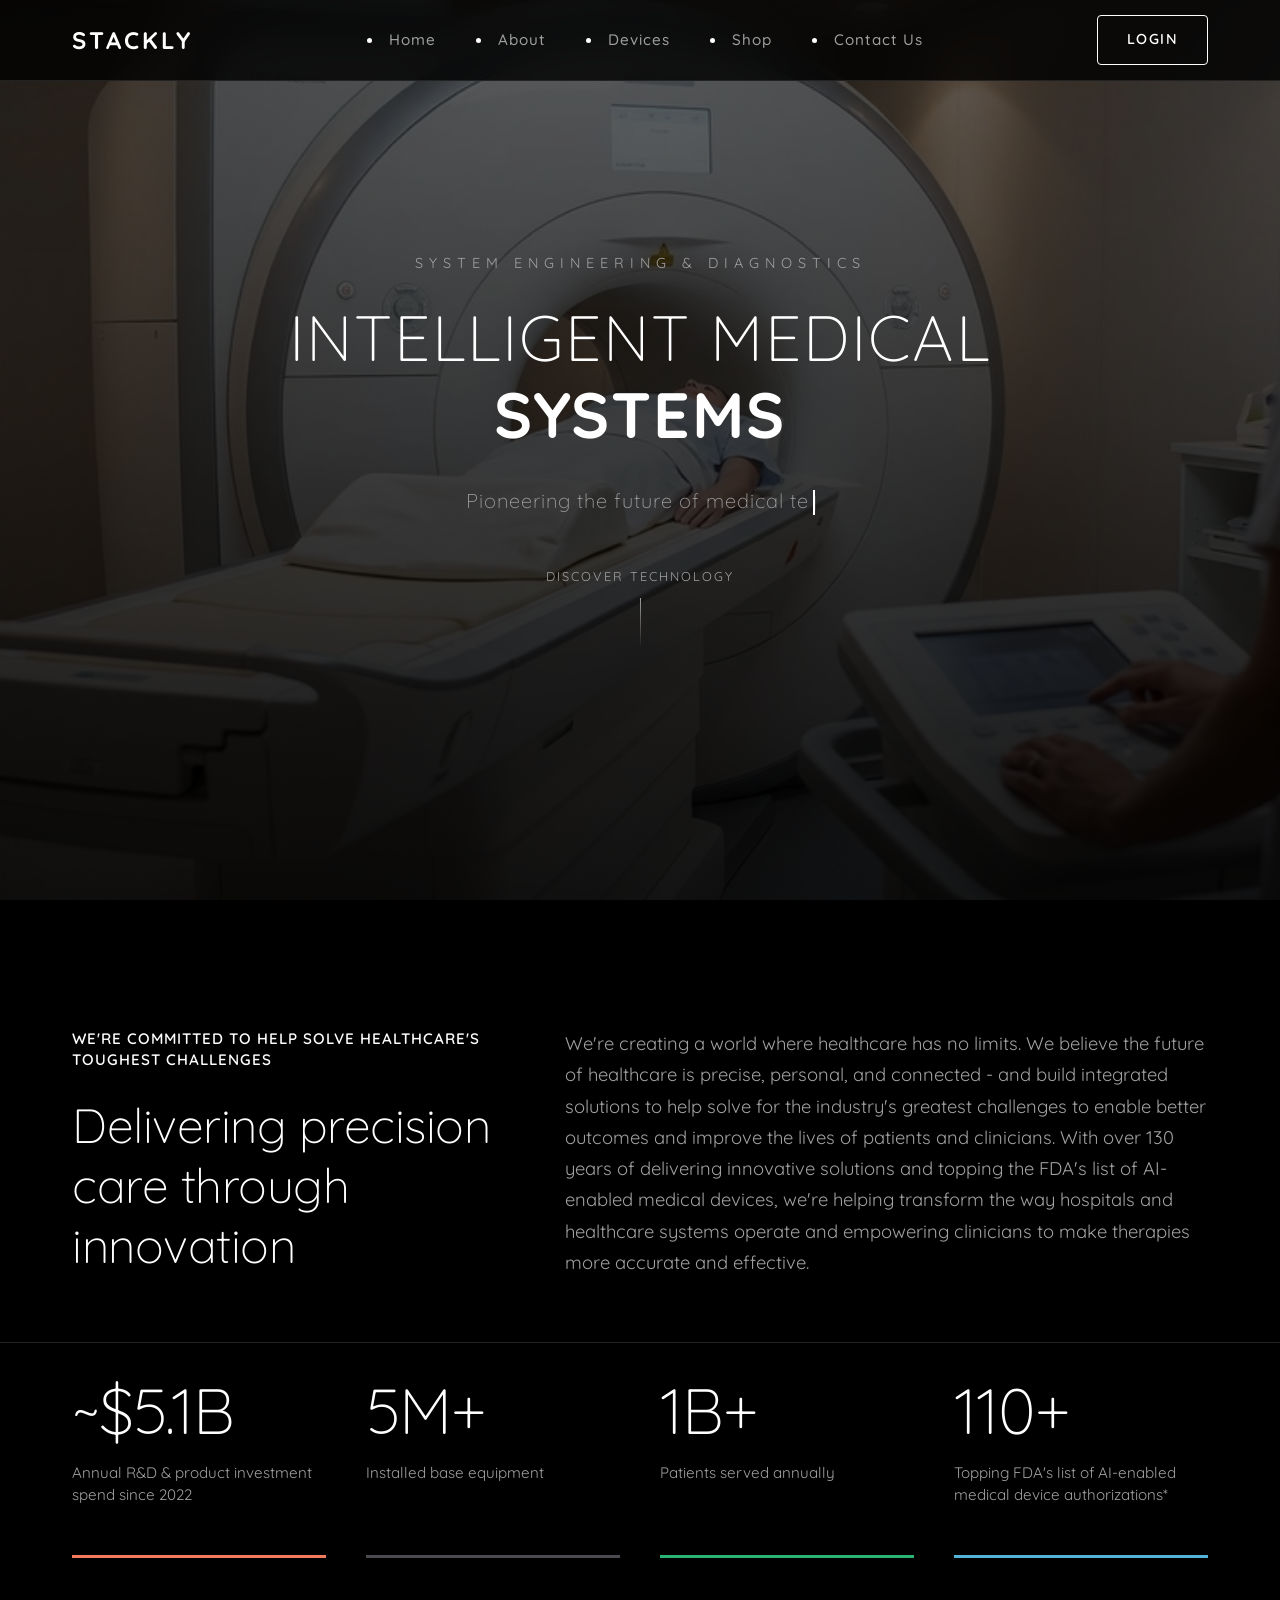
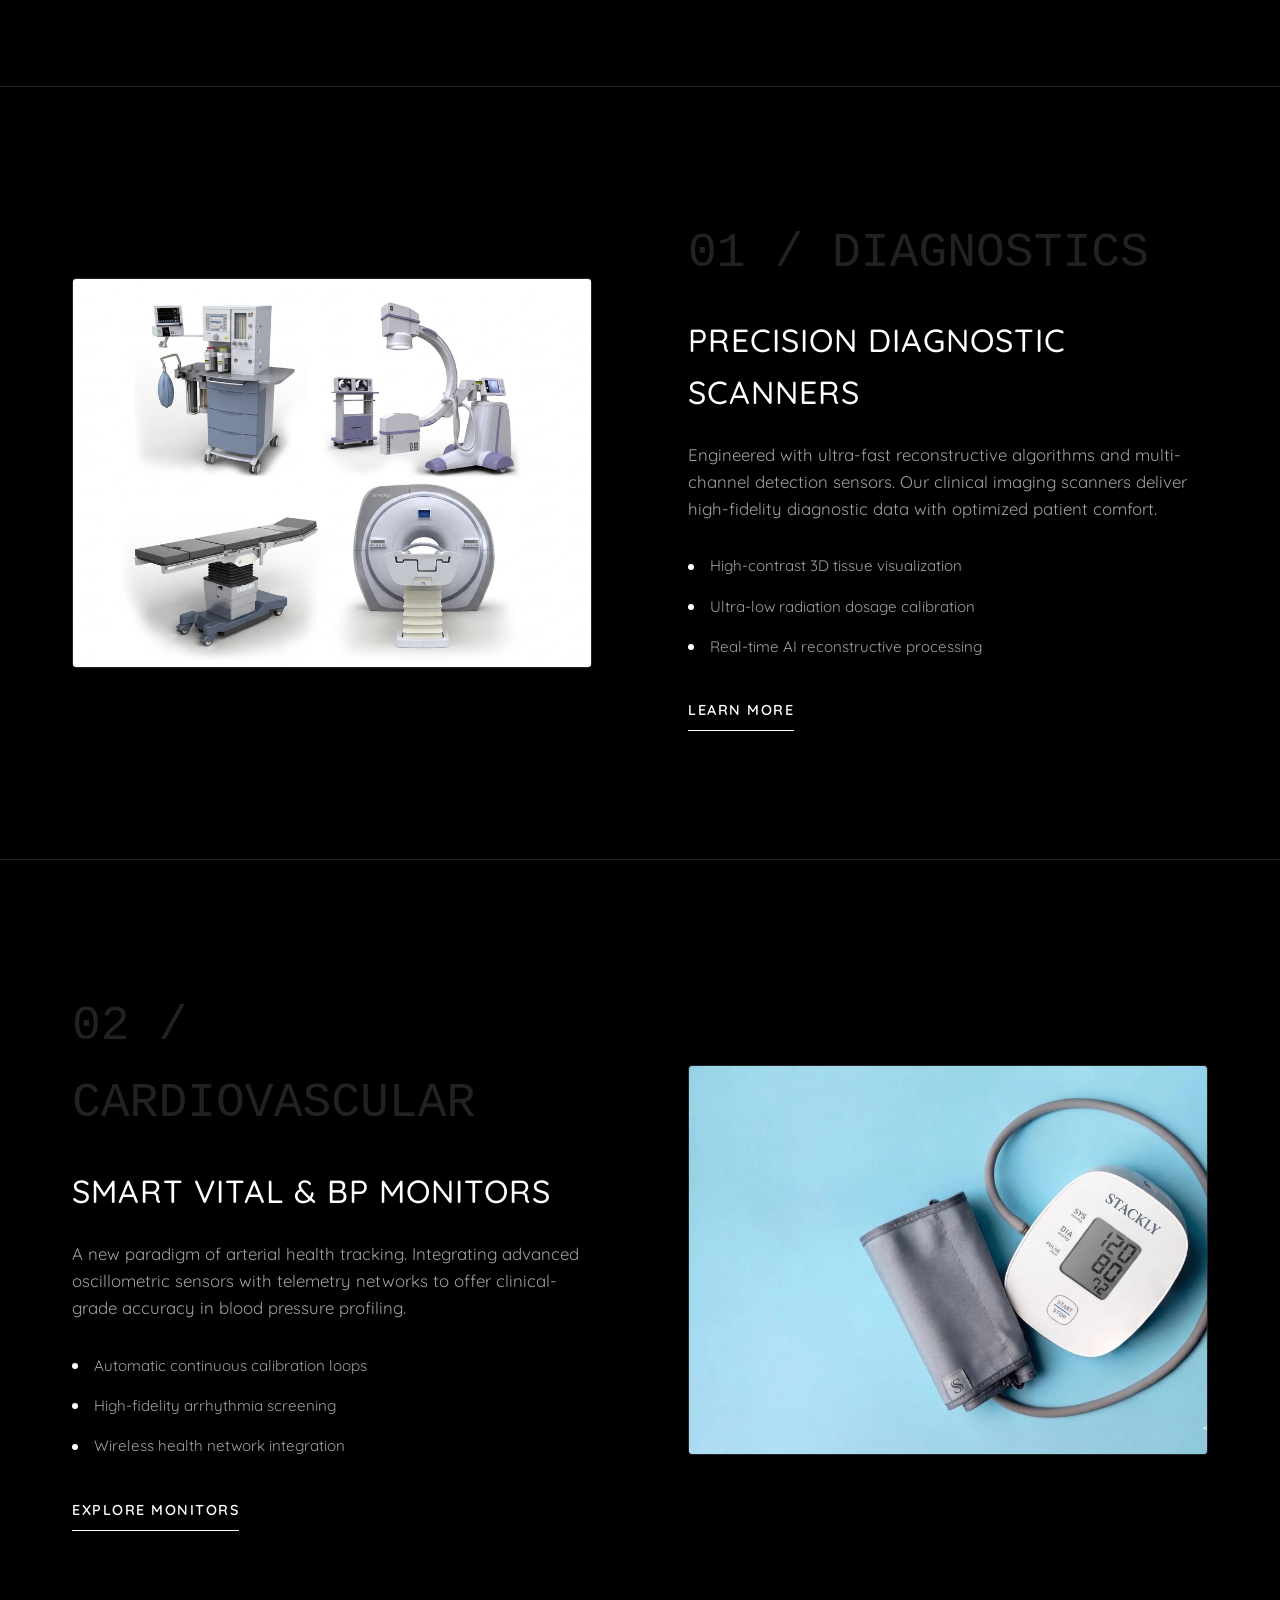
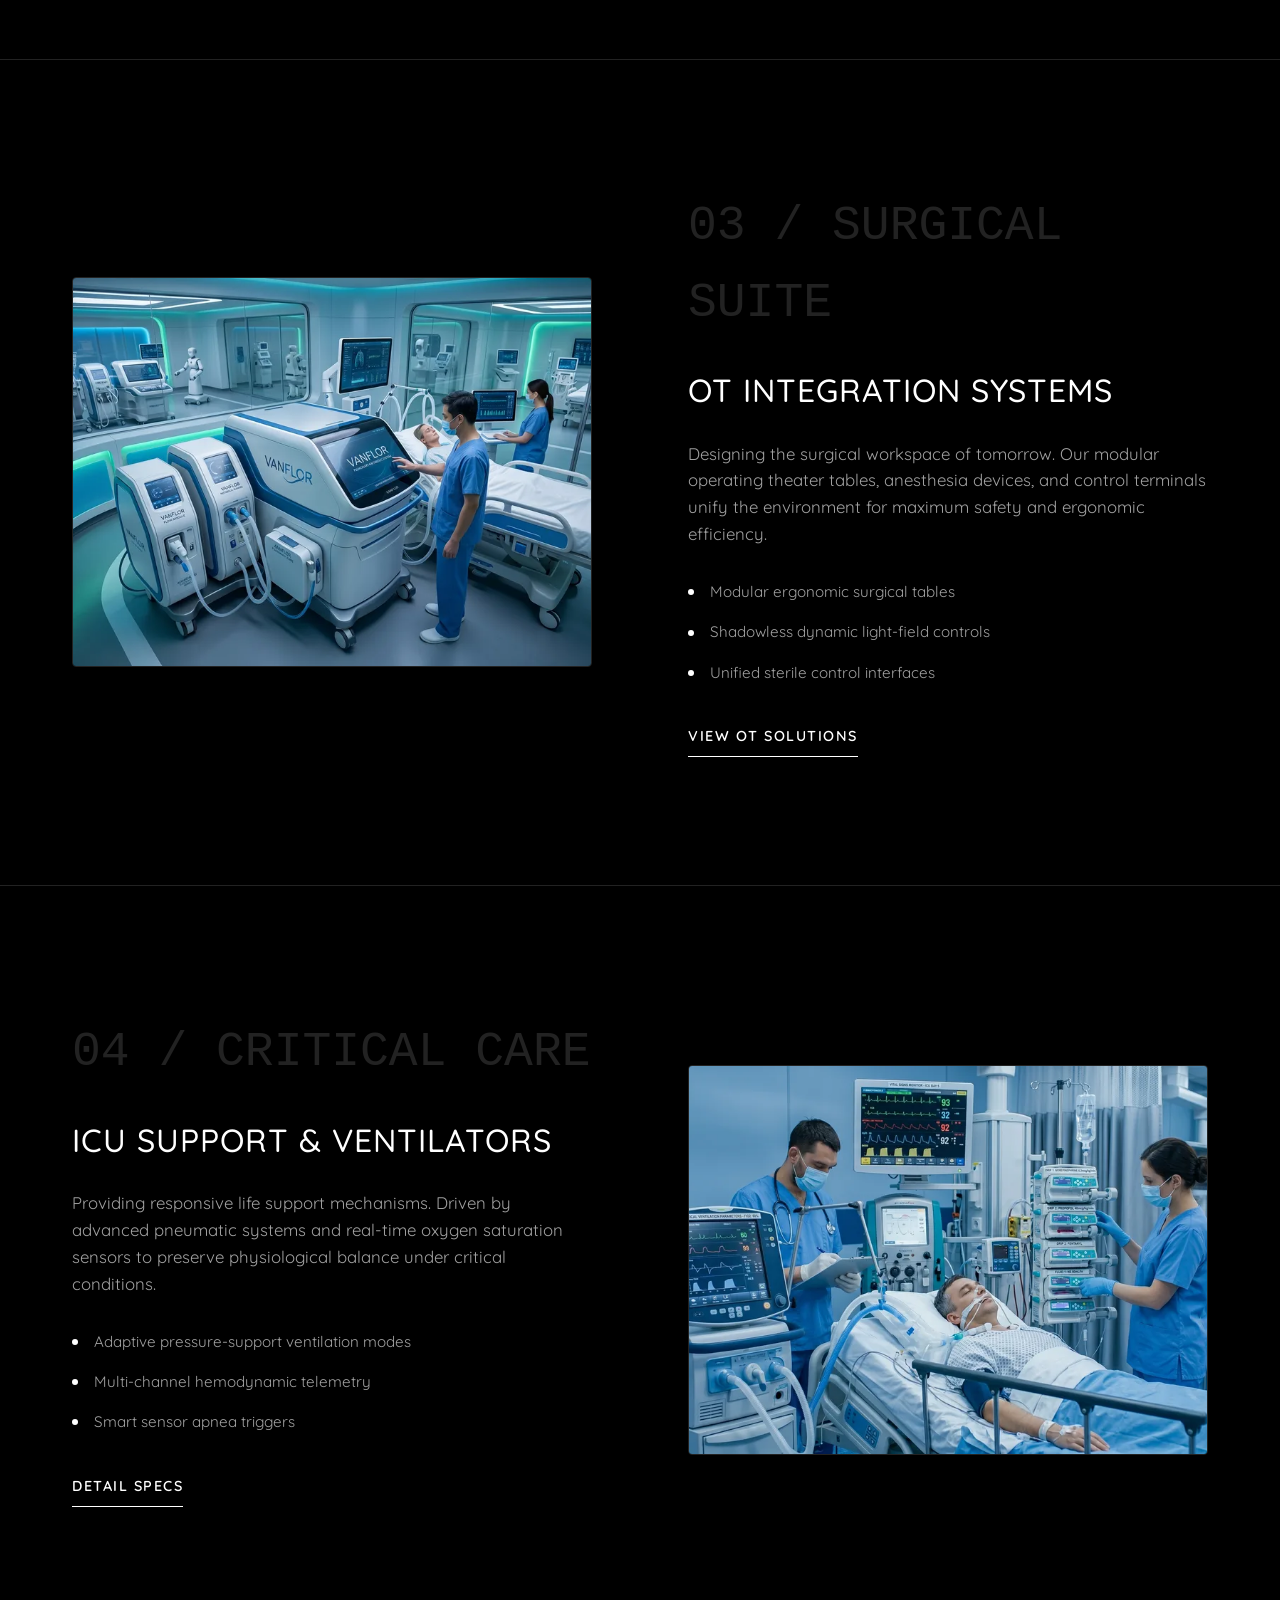
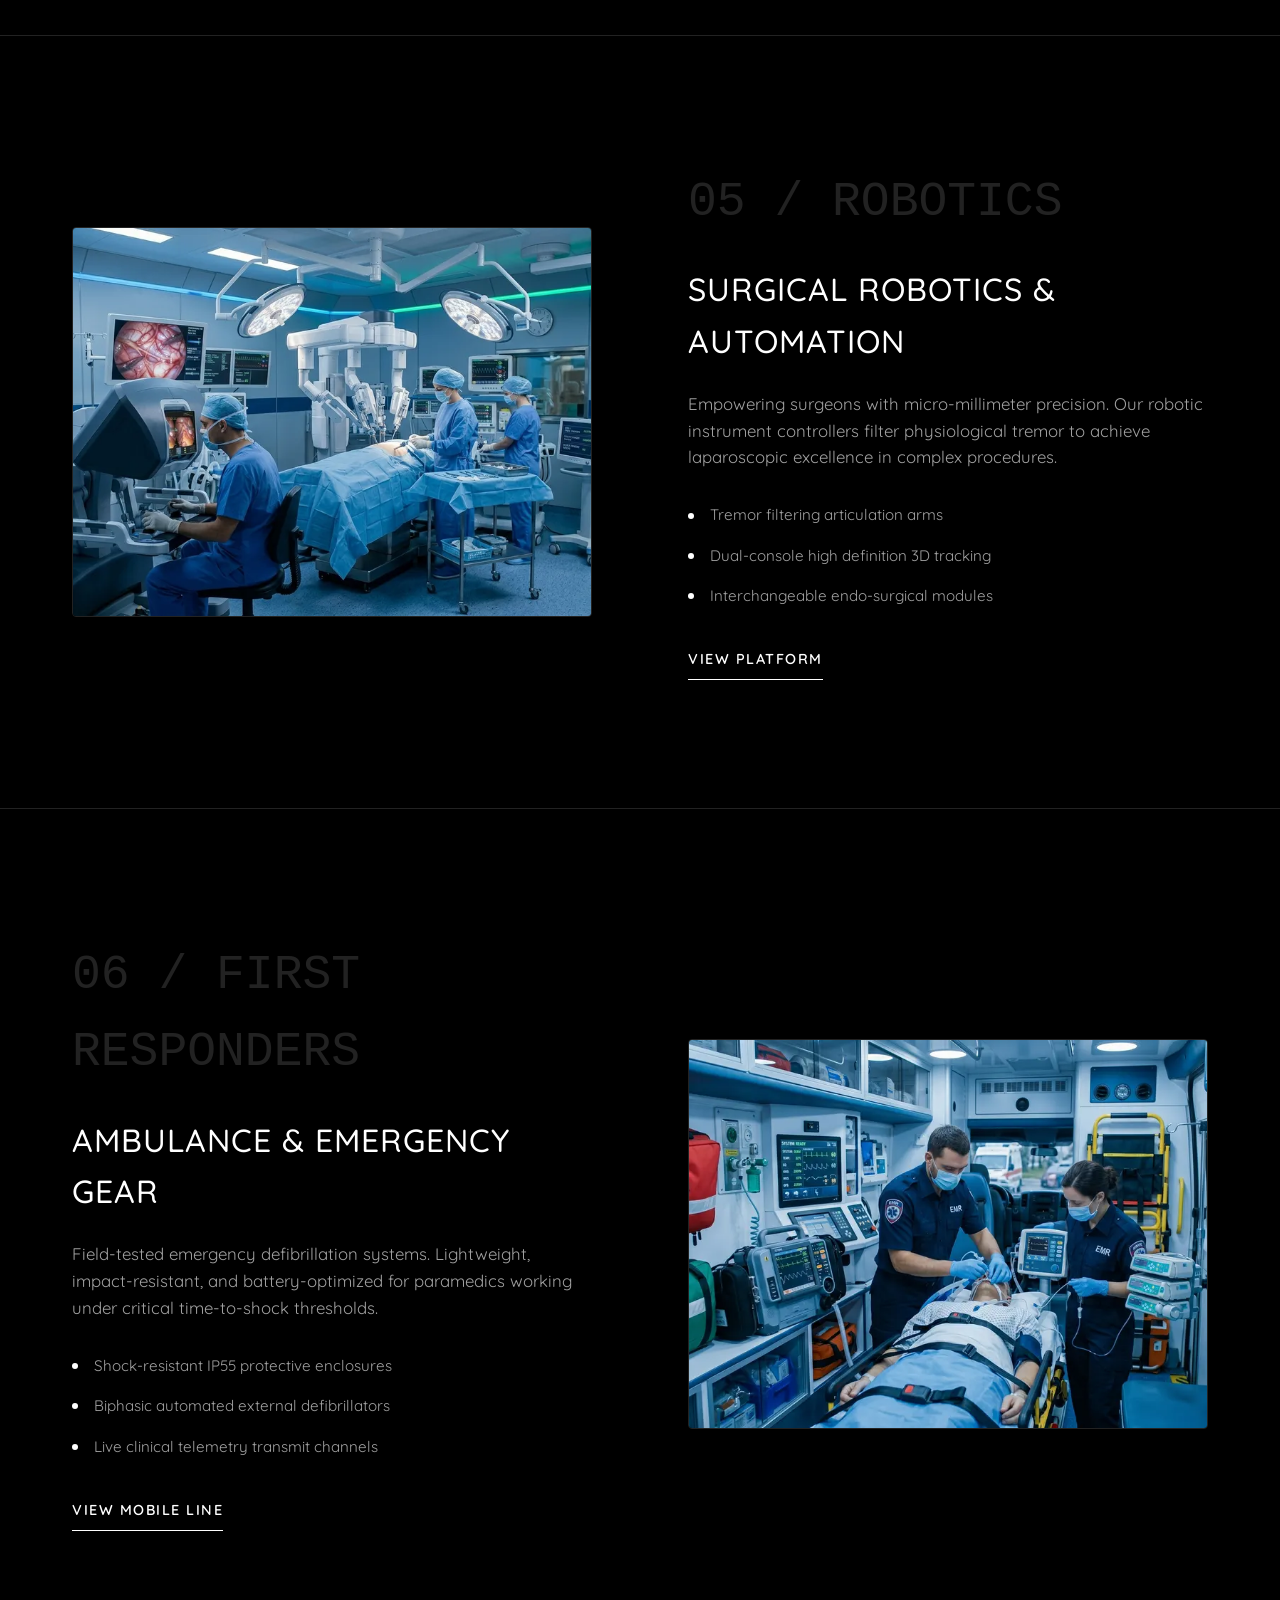
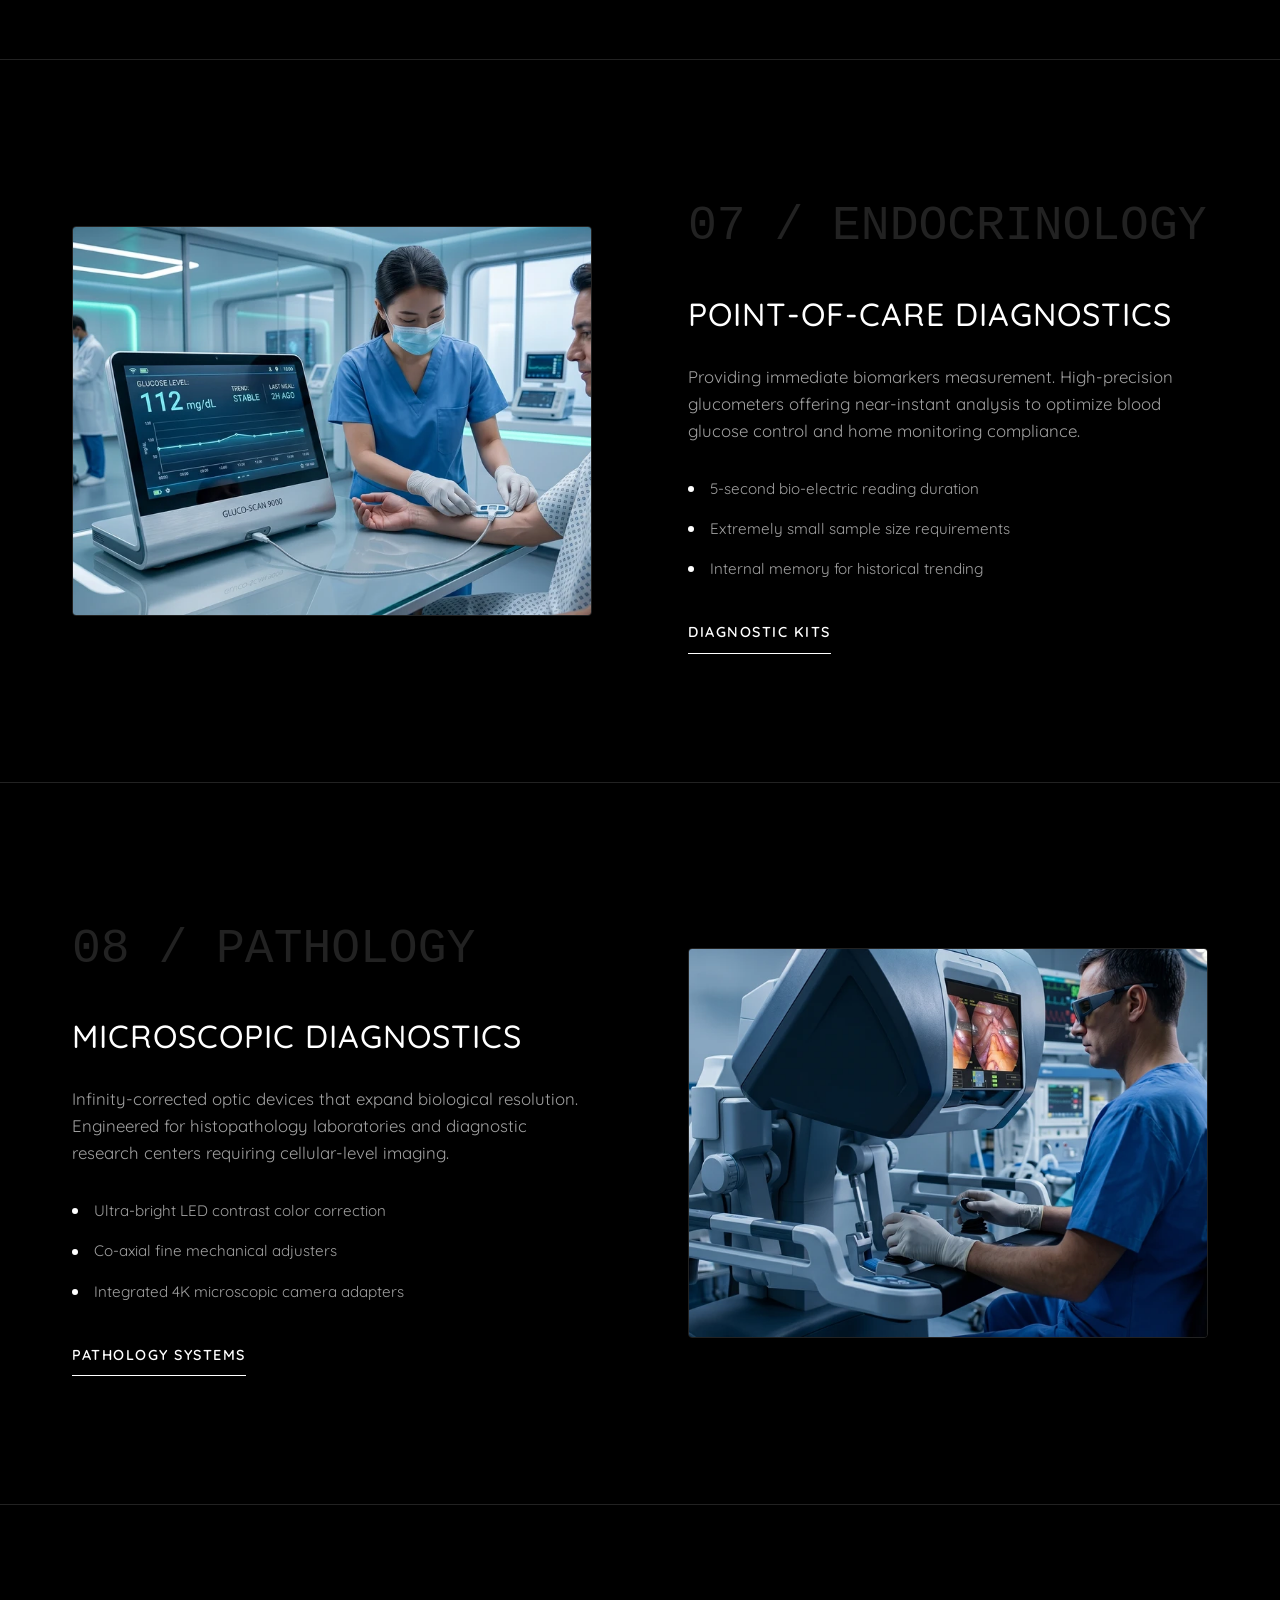
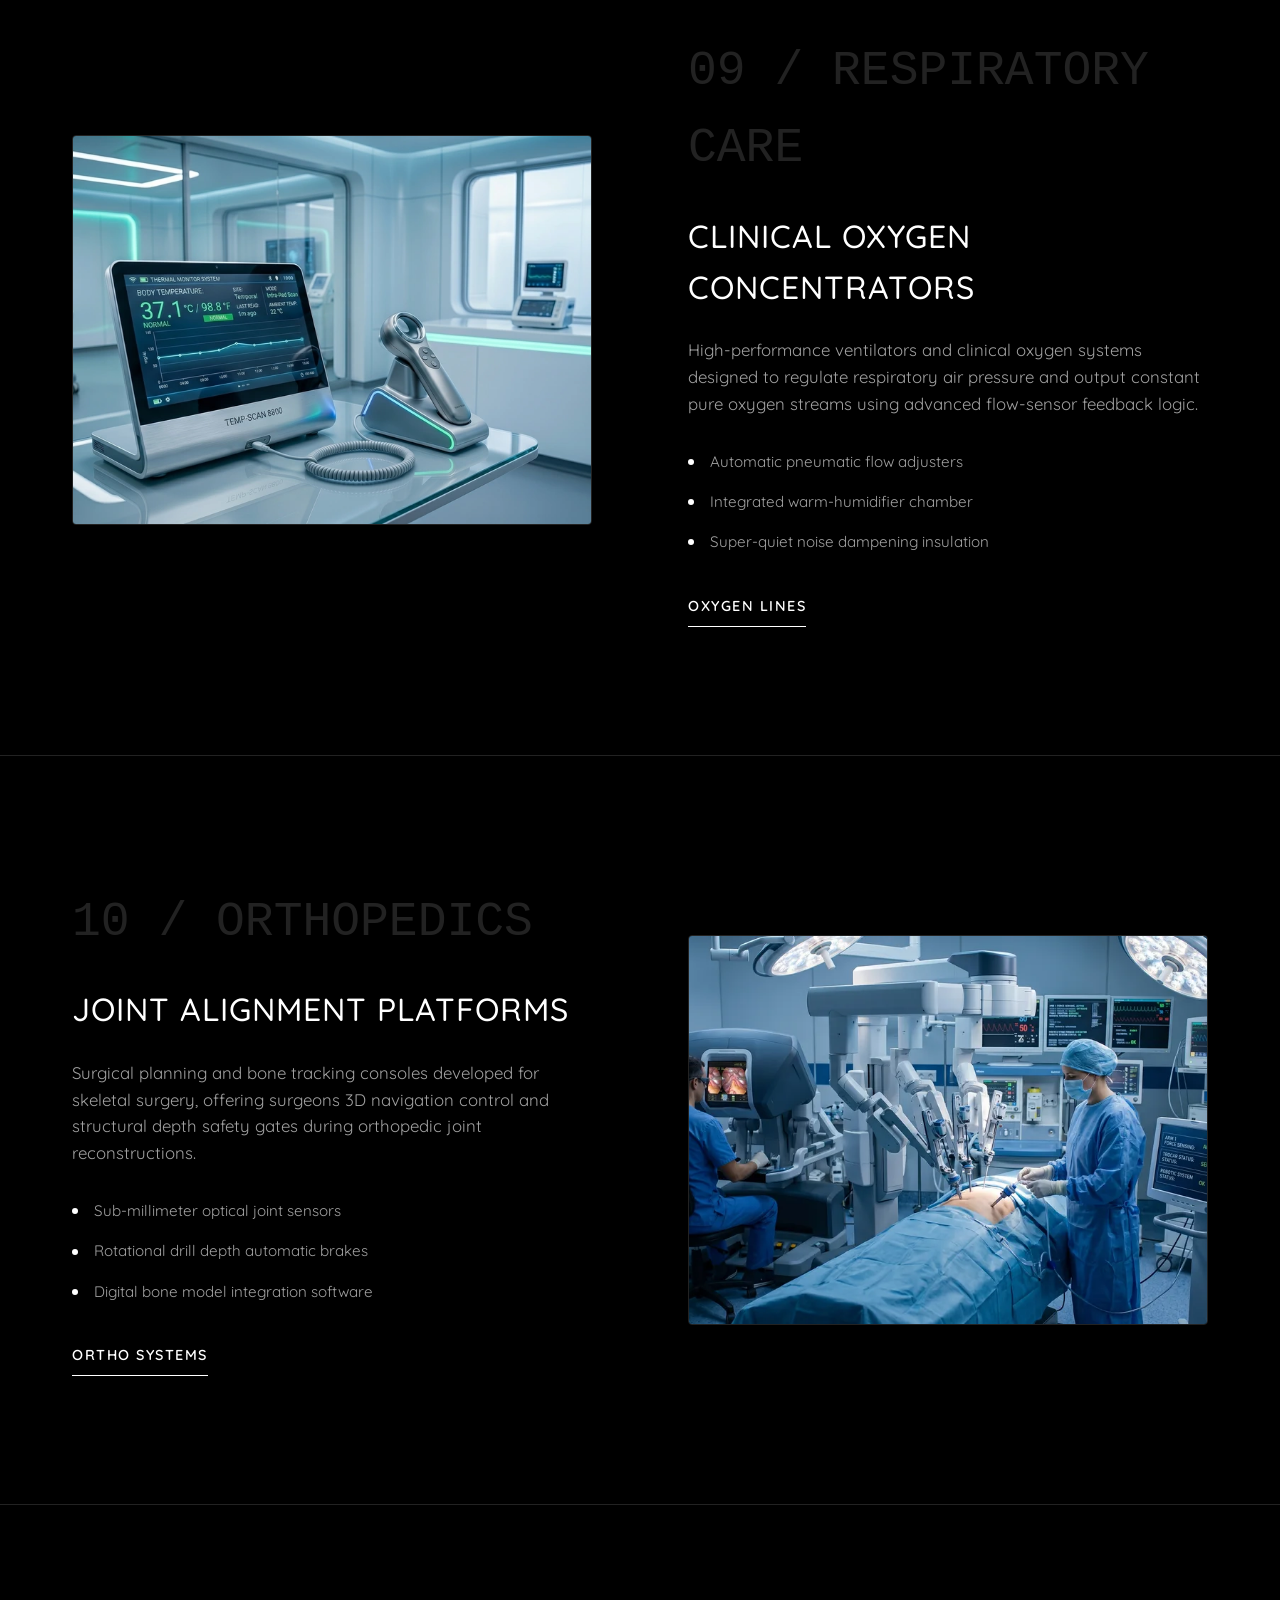
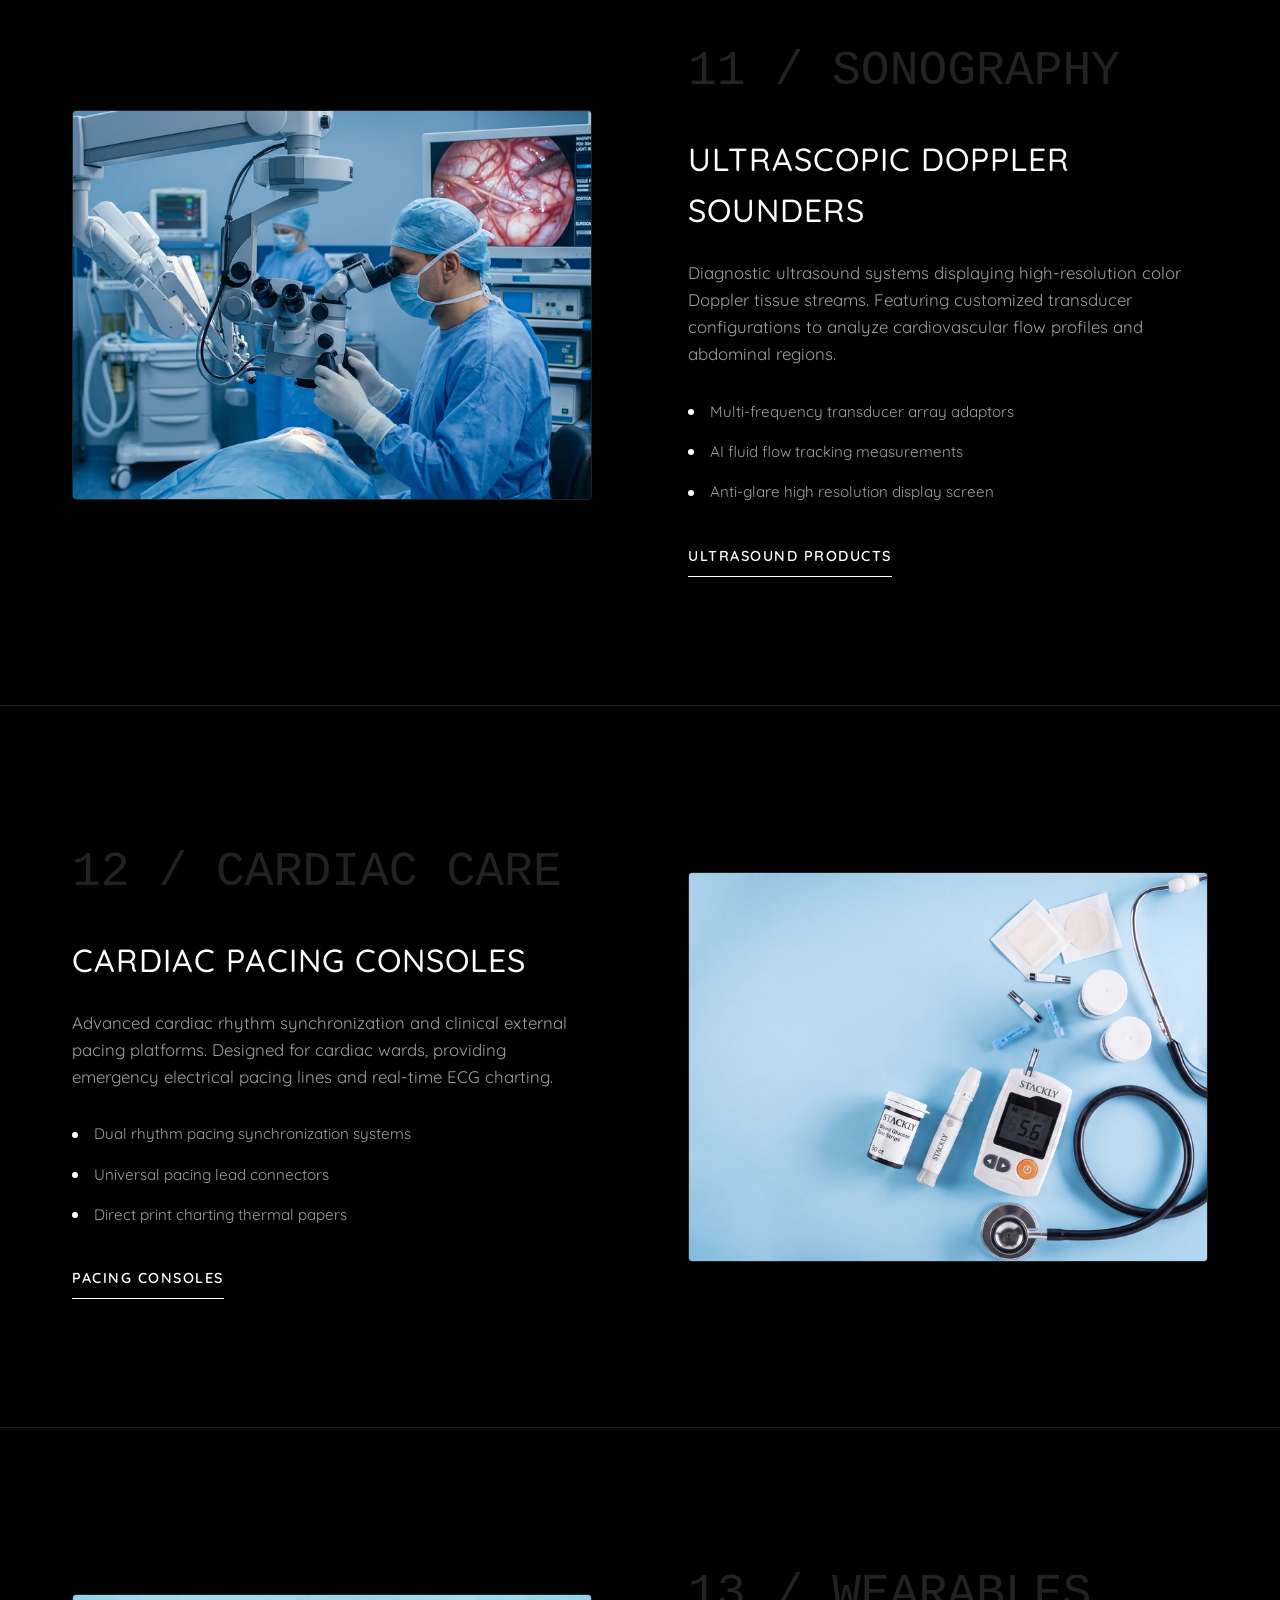
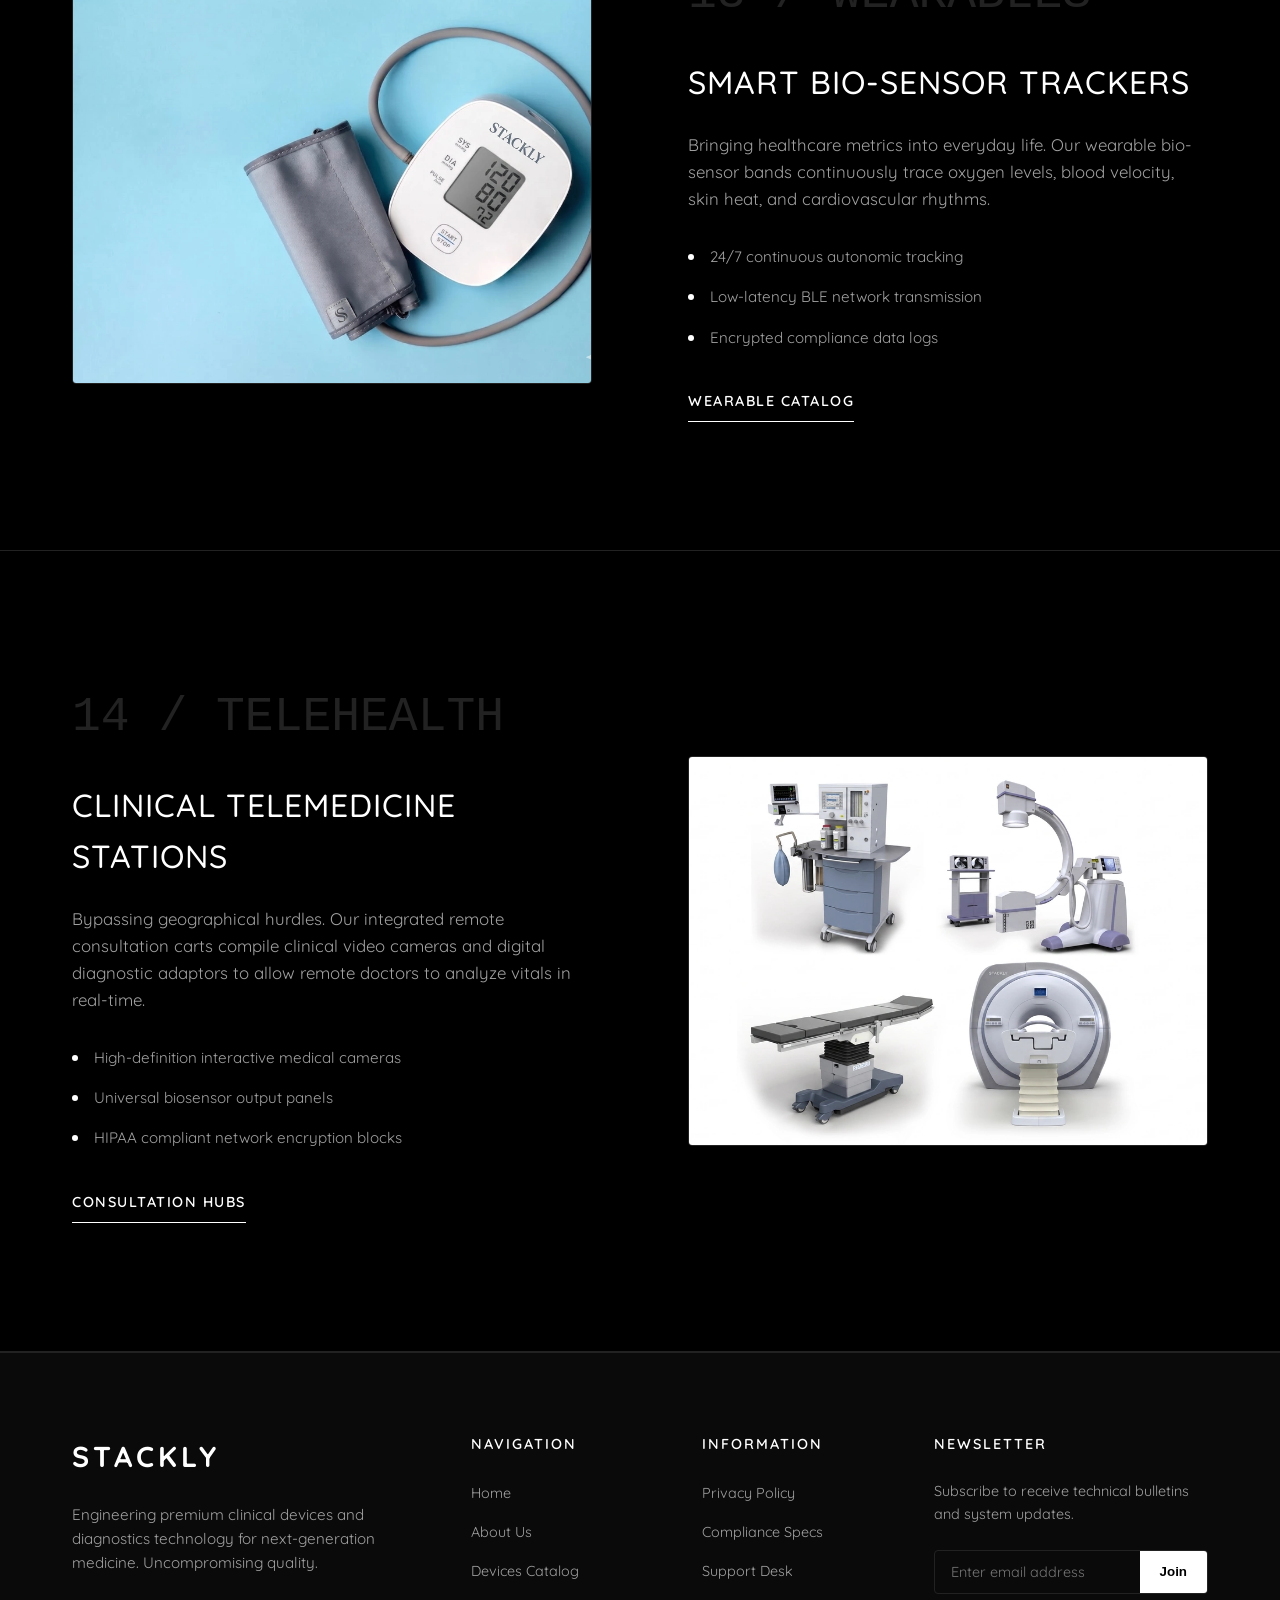
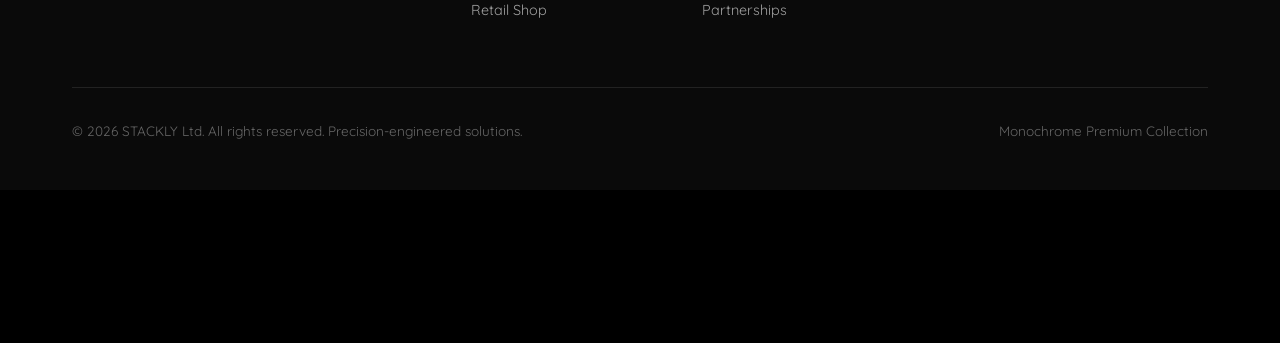
==== index.html @ 1943371b "first commit" ====
<!DOCTYPE html>
<html lang="en">
<head>
    <meta charset="UTF-8">
    <meta name="viewport" content="width=device-width, initial-scale=1.0">
    <meta name="description" content="STACKLY - Leading Manufacturer of Advanced Medical Devices. Precision diagnostics, operating systems, and critical care solutions.">
    <title>STACKLY | Next-Gen Medical Devices & Technology</title>
    <link rel="stylesheet" href="styles.css">
</head>
<body>

    <!-- Header Navbar -->
    <header class="navbar">
        <div class="container">
            <a href="index.html" class="nav-brand" id="navBrand">STACKLY</a>
            
            <nav class="nav-menu" id="navMenu">
                <li class="nav-item"><a href="index.html">Home</a></li>
                <li class="nav-item"><a href="404.html">About</a></li>
                <li class="nav-item"><a href="404.html">Devices</a></li>
                <li class="nav-item"><a href="404.html">Shop</a></li>
                <li class="nav-item"><a href="404.html">Contact Us</a></li>
                <li class="nav-item mobile-only"><a href="404.html" class="mobile-login-btn">Login</a></li>
            </nav>

            <a href="404.html" class="nav-btn desktop-only">Login</a>

            <!-- Mobile Hamburger Toggle -->
            <div class="mobile-toggle" id="mobileToggle">
                <span></span>
                <span></span>
                <span></span>
            </div>
        </div>
    </header>

    <!-- Hero Section -->
    <section class="hero" id="hero">
        <div class="hero-bg" style="background-image: url('assets/Hero section cover image.webp');"></div>
        <div class="hero-overlay"></div>
        
        <div class="hero-content">
            <p class="hero-tagline">System Engineering & Diagnostics</p>
            <h1 class="hero-title">INTELLIGENT MEDICAL<span>SYSTEMS</span></h1>
            
            <div class="hero-subtitle-container">
                <span class="hero-subtitle" id="typingText"></span><span class="typing-cursor">|</span>
            </div>
            
            <a href="#intro" class="hero-scroll-btn">
                <span>Discover technology</span>
                <div class="scroll-line"></div>
            </a>
        </div>
    </section>

    <!-- Commitment Intro Section -->
    <section class="intro-section border-bottom" id="intro">
        <div class="container">
            <div class="intro-grid">
                <div class="reveal-left">
                    <p class="intro-tag">We're committed to help solve healthcare's toughest challenges</p>
                    <h2 class="intro-title">Delivering precision care through innovation</h2>
                </div>
                <div class="reveal-right">
                    <p class="intro-desc">
                        We're creating a world where healthcare has no limits. We believe the future of healthcare is precise, personal, and connected - and build integrated solutions to help solve for the industry's greatest challenges to enable better outcomes and improve the lives of patients and clinicians. With over 130 years of delivering innovative solutions and topping the FDA's list of AI-enabled medical devices, we're helping transform the way hospitals and healthcare systems operate and empowering clinicians to make therapies more accurate and effective.
                    </p>
                </div>
            </div>
        </div>
    </section>

    <!-- Metrics Statistics Section -->
    <section class="metrics-section border-bottom" id="metrics">
        <div class="container">
            <div class="metrics-grid">
                <div class="metric-card reveal">
                    <div class="metric-number">~$5.1B</div>
                    <div class="metric-label">Annual R&D & product investment spend since 2022</div>
                    <div class="metric-line line-coral"></div>
                </div>
                <div class="metric-card reveal">
                    <div class="metric-number">5M+</div>
                    <div class="metric-label">Installed base equipment</div>
                    <div class="metric-line line-grey"></div>
                </div>
                <div class="metric-card reveal">
                    <div class="metric-number">1B+</div>
                    <div class="metric-label">Patients served annually</div>
                    <div class="metric-line line-green"></div>
                </div>
                <div class="metric-card reveal">
                    <div class="metric-number">110+</div>
                    <div class="metric-label">Topping FDA's list of AI-enabled medical device authorizations*</div>
                    <div class="metric-line line-blue"></div>
                </div>
            </div>
        </div>
    </section>

    <!-- Section 1: Scanners -->
    <section class="section-padding border-bottom" id="section-1">
        <div class="container">
            <div class="split-layout">
                <div class="split-image-container reveal-left">
                    <img src="assets/Scanners.webp" alt="High-Precision Diagnostic Scanners">
                </div>
                <div class="split-text reveal-right">
                    <div class="split-num">01 / DIAGNOSTICS</div>
                    <h2 class="split-heading">Precision Diagnostic Scanners</h2>
                    <p class="split-desc">
                        Engineered with ultra-fast reconstructive algorithms and multi-channel detection sensors. Our clinical imaging scanners deliver high-fidelity diagnostic data with optimized patient comfort.
                    </p>
                    <div class="split-features">
                        <div class="feature-item">
                            <span class="feature-dot"></span>
                            <span class="feature-text">High-contrast 3D tissue visualization</span>
                        </div>
                        <div class="feature-item">
                            <span class="feature-dot"></span>
                            <span class="feature-text">Ultra-low radiation dosage calibration</span>
                        </div>
                        <div class="feature-item">
                            <span class="feature-dot"></span>
                            <span class="feature-text">Real-time AI reconstructive processing</span>
                        </div>
                    </div>
                    <a href="404.html" class="section-btn">Learn More</a>
                </div>
            </div>
        </div>
    </section>

    <!-- Section 2: BP Checker -->
    <section class="section-padding border-bottom" id="section-2">
        <div class="container">
            <div class="split-layout">
                <div class="split-text reveal-left">
                    <div class="split-num">02 / CARDIOVASCULAR</div>
                    <h2 class="split-heading">Smart Vital & BP Monitors</h2>
                    <p class="split-desc">
                        A new paradigm of arterial health tracking. Integrating advanced oscillometric sensors with telemetry networks to offer clinical-grade accuracy in blood pressure profiling.
                    </p>
                    <div class="split-features">
                        <div class="feature-item">
                            <span class="feature-dot"></span>
                            <span class="feature-text">Automatic continuous calibration loops</span>
                        </div>
                        <div class="feature-item">
                            <span class="feature-dot"></span>
                            <span class="feature-text">High-fidelity arrhythmia screening</span>
                        </div>
                        <div class="feature-item">
                            <span class="feature-dot"></span>
                            <span class="feature-text">Wireless health network integration</span>
                        </div>
                    </div>
                    <a href="404.html" class="section-btn">Explore Monitors</a>
                </div>
                <div class="split-image-container reveal-right">
                    <img src="assets/BP checker.webp" alt="Smart Blood Pressure Monitors">
                </div>
            </div>
        </div>
    </section>

    <!-- Section 3: OT Workstations -->
    <section class="section-padding border-bottom" id="section-3">
        <div class="container">
            <div class="split-layout">
                <div class="split-image-container reveal-left">
                    <img src="assets/OT Devices.webp" alt="Operating Theater Devices">
                </div>
                <div class="split-text reveal-right">
                    <div class="split-num">03 / SURGICAL SUITE</div>
                    <h2 class="split-heading">OT Integration Systems</h2>
                    <p class="split-desc">
                        Designing the surgical workspace of tomorrow. Our modular operating theater tables, anesthesia devices, and control terminals unify the environment for maximum safety and ergonomic efficiency.
                    </p>
                    <div class="split-features">
                        <div class="feature-item">
                            <span class="feature-dot"></span>
                            <span class="feature-text">Modular ergonomic surgical tables</span>
                        </div>
                        <div class="feature-item">
                            <span class="feature-dot"></span>
                            <span class="feature-text">Shadowless dynamic light-field controls</span>
                        </div>
                        <div class="feature-item">
                            <span class="feature-dot"></span>
                            <span class="feature-text">Unified sterile control interfaces</span>
                        </div>
                    </div>
                    <a href="404.html" class="section-btn">View OT Solutions</a>
                </div>
            </div>
        </div>
    </section>

    <!-- Section 4: ICU Support -->
    <section class="section-padding border-bottom" id="section-4">
        <div class="container">
            <div class="split-layout">
                <div class="split-text reveal-left">
                    <div class="split-num">04 / CRITICAL CARE</div>
                    <h2 class="split-heading">ICU Support & Ventilators</h2>
                    <p class="split-desc">
                        Providing responsive life support mechanisms. Driven by advanced pneumatic systems and real-time oxygen saturation sensors to preserve physiological balance under critical conditions.
                    </p>
                    <div class="split-features">
                        <div class="feature-item">
                            <span class="feature-dot"></span>
                            <span class="feature-text">Adaptive pressure-support ventilation modes</span>
                        </div>
                        <div class="feature-item">
                            <span class="feature-dot"></span>
                            <span class="feature-text">Multi-channel hemodynamic telemetry</span>
                        </div>
                        <div class="feature-item">
                            <span class="feature-dot"></span>
                            <span class="feature-text">Smart sensor apnea triggers</span>
                        </div>
                    </div>
                    <a href="404.html" class="section-btn">Detail Specs</a>
                </div>
                <div class="split-image-container reveal-right">
                    <img src="assets/ICU Devices.webp" alt="ICU Life Support Devices">
                </div>
            </div>
        </div>
    </section>

    <!-- Section 5: Robotic Surgical Automation -->
    <section class="section-padding border-bottom" id="section-5">
        <div class="container">
            <div class="split-layout">
                <div class="split-image-container reveal-left">
                    <img src="assets/Surgery Devices.webp" alt="Robotic Surgery Systems">
                </div>
                <div class="split-text reveal-right">
                    <div class="split-num">05 / ROBOTICS</div>
                    <h2 class="split-heading">Surgical Robotics & Automation</h2>
                    <p class="split-desc">
                        Empowering surgeons with micro-millimeter precision. Our robotic instrument controllers filter physiological tremor to achieve laparoscopic excellence in complex procedures.
                    </p>
                    <div class="split-features">
                        <div class="feature-item">
                            <span class="feature-dot"></span>
                            <span class="feature-text">Tremor filtering articulation arms</span>
                        </div>
                        <div class="feature-item">
                            <span class="feature-dot"></span>
                            <span class="feature-text">Dual-console high definition 3D tracking</span>
                        </div>
                        <div class="feature-item">
                            <span class="feature-dot"></span>
                            <span class="feature-text">Interchangeable endo-surgical modules</span>
                        </div>
                    </div>
                    <a href="404.html" class="section-btn">View Platform</a>
                </div>
            </div>
        </div>
    </section>

    <!-- Section 6: Mobile Emergency Care -->
    <section class="section-padding border-bottom" id="section-6">
        <div class="container">
            <div class="split-layout">
                <div class="split-text reveal-left">
                    <div class="split-num">06 / FIRST RESPONDERS</div>
                    <h2 class="split-heading">Ambulance & Emergency Gear</h2>
                    <p class="split-desc">
                        Field-tested emergency defibrillation systems. Lightweight, impact-resistant, and battery-optimized for paramedics working under critical time-to-shock thresholds.
                    </p>
                    <div class="split-features">
                        <div class="feature-item">
                            <span class="feature-dot"></span>
                            <span class="feature-text">Shock-resistant IP55 protective enclosures</span>
                        </div>
                        <div class="feature-item">
                            <span class="feature-dot"></span>
                            <span class="feature-text">Biphasic automated external defibrillators</span>
                        </div>
                        <div class="feature-item">
                            <span class="feature-dot"></span>
                            <span class="feature-text">Live clinical telemetry transmit channels</span>
                        </div>
                    </div>
                    <a href="404.html" class="section-btn">View Mobile Line</a>
                </div>
                <div class="split-image-container reveal-right">
                    <img src="assets/Ambulance Devices.webp" alt="Ambulance Emergency Devices">
                </div>
            </div>
        </div>
    </section>

    <!-- Section 7: Point-of-Care Glucometers -->
    <section class="section-padding border-bottom" id="section-7">
        <div class="container">
            <div class="split-layout">
                <div class="split-image-container reveal-left">
                    <img src="assets/Sugar Checking Device.webp" alt="Diabetes Diagnostic Devices">
                </div>
                <div class="split-text reveal-right">
                    <div class="split-num">07 / ENDOCRINOLOGY</div>
                    <h2 class="split-heading">Point-of-Care Diagnostics</h2>
                    <p class="split-desc">
                        Providing immediate biomarkers measurement. High-precision glucometers offering near-instant analysis to optimize blood glucose control and home monitoring compliance.
                    </p>
                    <div class="split-features">
                        <div class="feature-item">
                            <span class="feature-dot"></span>
                            <span class="feature-text">5-second bio-electric reading duration</span>
                        </div>
                        <div class="feature-item">
                            <span class="feature-dot"></span>
                            <span class="feature-text">Extremely small sample size requirements</span>
                        </div>
                        <div class="feature-item">
                            <span class="feature-dot"></span>
                            <span class="feature-text">Internal memory for historical trending</span>
                        </div>
                    </div>
                    <a href="404.html" class="section-btn">Diagnostic Kits</a>
                </div>
            </div>
        </div>
    </section>

    <!-- Section 8: Laboratory Microscopes -->
    <section class="section-padding border-bottom" id="section-8">
        <div class="container">
            <div class="split-layout">
                <div class="split-text reveal-left">
                    <div class="split-num">08 / PATHOLOGY</div>
                    <h2 class="split-heading">Microscopic Diagnostics</h2>
                    <p class="split-desc">
                        Infinity-corrected optic devices that expand biological resolution. Engineered for histopathology laboratories and diagnostic research centers requiring cellular-level imaging.
                    </p>
                    <div class="split-features">
                        <div class="feature-item">
                            <span class="feature-dot"></span>
                            <span class="feature-text">Ultra-bright LED contrast color correction</span>
                        </div>
                        <div class="feature-item">
                            <span class="feature-dot"></span>
                            <span class="feature-text">Co-axial fine mechanical adjusters</span>
                        </div>
                        <div class="feature-item">
                            <span class="feature-dot"></span>
                            <span class="feature-text">Integrated 4K microscopic camera adapters</span>
                        </div>
                    </div>
                    <a href="404.html" class="section-btn">Pathology Systems</a>
                </div>
                <div class="split-image-container reveal-right">
                    <img src="assets/MicroScoping Device.webp" alt="Laboratory Microscope Devices">
                </div>
            </div>
        </div>
    </section>

    <!-- Section 9: Respiratory Oxygen Care -->
    <section class="section-padding border-bottom" id="section-9">
        <div class="container">
            <div class="split-layout">
                <div class="split-image-container reveal-left">
                    <img src="assets/Pressure Device.webp" alt="Oxygen Concentrator Systems">
                </div>
                <div class="split-text reveal-right">
                    <div class="split-num">09 / RESPIRATORY CARE</div>
                    <h2 class="split-heading">Clinical Oxygen Concentrators</h2>
                    <p class="split-desc">
                        High-performance ventilators and clinical oxygen systems designed to regulate respiratory air pressure and output constant pure oxygen streams using advanced flow-sensor feedback logic.
                    </p>
                    <div class="split-features">
                        <div class="feature-item">
                            <span class="feature-dot"></span>
                            <span class="feature-text">Automatic pneumatic flow adjusters</span>
                        </div>
                        <div class="feature-item">
                            <span class="feature-dot"></span>
                            <span class="feature-text">Integrated warm-humidifier chamber</span>
                        </div>
                        <div class="feature-item">
                            <span class="feature-dot"></span>
                            <span class="feature-text">Super-quiet noise dampening insulation</span>
                        </div>
                    </div>
                    <a href="404.html" class="section-btn">Oxygen Lines</a>
                </div>
            </div>
        </div>
    </section>

    <!-- Section 10: Orthopedic Aligners -->
    <section class="section-padding border-bottom" id="section-10">
        <div class="container">
            <div class="split-layout">
                <div class="split-text reveal-left">
                    <div class="split-num">10 / ORTHOPEDICS</div>
                    <h2 class="split-heading">Joint Alignment Platforms</h2>
                    <p class="split-desc">
                        Surgical planning and bone tracking consoles developed for skeletal surgery, offering surgeons 3D navigation control and structural depth safety gates during orthopedic joint reconstructions.
                    </p>
                    <div class="split-features">
                        <div class="feature-item">
                            <span class="feature-dot"></span>
                            <span class="feature-text">Sub-millimeter optical joint sensors</span>
                        </div>
                        <div class="feature-item">
                            <span class="feature-dot"></span>
                            <span class="feature-text">Rotational drill depth automatic brakes</span>
                        </div>
                        <div class="feature-item">
                            <span class="feature-dot"></span>
                            <span class="feature-text">Digital bone model integration software</span>
                        </div>
                    </div>
                    <a href="404.html" class="section-btn">Ortho Systems</a>
                </div>
                <div class="split-image-container reveal-right">
                    <img src="assets/Surgery Rebort.webp" alt="Orthopedic Surgical Platforms">
                </div>
            </div>
        </div>
    </section>

    <!-- Section 11: UltraScopic Doppler -->
    <section class="section-padding border-bottom" id="section-11">
        <div class="container">
            <div class="split-layout">
                <div class="split-image-container reveal-left">
                    <img src="assets/UltraScopic Devices.webp" alt="UltraScopic Diagnostic Sounders">
                </div>
                <div class="split-text reveal-right">
                    <div class="split-num">11 / SONOGRAPHY</div>
                    <h2 class="split-heading">UltraScopic Doppler Sounders</h2>
                    <p class="split-desc">
                        Diagnostic ultrasound systems displaying high-resolution color Doppler tissue streams. Featuring customized transducer configurations to analyze cardiovascular flow profiles and abdominal regions.
                    </p>
                    <div class="split-features">
                        <div class="feature-item">
                            <span class="feature-dot"></span>
                            <span class="feature-text">Multi-frequency transducer array adaptors</span>
                        </div>
                        <div class="feature-item">
                            <span class="feature-dot"></span>
                            <span class="feature-text">AI fluid flow tracking measurements</span>
                        </div>
                        <div class="feature-item">
                            <span class="feature-dot"></span>
                            <span class="feature-text">Anti-glare high resolution display screen</span>
                        </div>
                    </div>
                    <a href="404.html" class="section-btn">Ultrasound Products</a>
                </div>
            </div>
        </div>
    </section>

    <!-- Section 12: Cardiac Therapy pacing -->
    <section class="section-padding border-bottom" id="section-12">
        <div class="container">
            <div class="split-layout">
                <div class="split-text reveal-left">
                    <div class="split-num">12 / CARDIAC CARE</div>
                    <h2 class="split-heading">Cardiac Pacing Consoles</h2>
                    <p class="split-desc">
                        Advanced cardiac rhythm synchronization and clinical external pacing platforms. Designed for cardiac wards, providing emergency electrical pacing lines and real-time ECG charting.
                    </p>
                    <div class="split-features">
                        <div class="feature-item">
                            <span class="feature-dot"></span>
                            <span class="feature-text">Dual rhythm pacing synchronization systems</span>
                        </div>
                        <div class="feature-item">
                            <span class="feature-dot"></span>
                            <span class="feature-text">Universal pacing lead connectors</span>
                        </div>
                        <div class="feature-item">
                            <span class="feature-dot"></span>
                            <span class="feature-text">Direct print charting thermal papers</span>
                        </div>
                    </div>
                    <a href="404.html" class="section-btn">Pacing Consoles</a>
                </div>
                <div class="split-image-container reveal-right">
                    <img src="assets/Deices.webp" alt="Clinical Pacing Systems">
                </div>
            </div>
        </div>
    </section>

    <!-- Section 13: Smart Bio-Sensor Wristband -->
    <section class="section-padding border-bottom" id="section-13">
        <div class="container">
            <div class="split-layout">
                <div class="split-image-container reveal-left">
                    <img src="assets/BP checker.webp" alt="Smart Wearable Bio-Sensors">
                </div>
                <div class="split-text reveal-right">
                    <div class="split-num">13 / WEARABLES</div>
                    <h2 class="split-heading">Smart Bio-Sensor Trackers</h2>
                    <p class="split-desc">
                        Bringing healthcare metrics into everyday life. Our wearable bio-sensor bands continuously trace oxygen levels, blood velocity, skin heat, and cardiovascular rhythms.
                    </p>
                    <div class="split-features">
                        <div class="feature-item">
                            <span class="feature-dot"></span>
                            <span class="feature-text">24/7 continuous autonomic tracking</span>
                        </div>
                        <div class="feature-item">
                            <span class="feature-dot"></span>
                            <span class="feature-text">Low-latency BLE network transmission</span>
                        </div>
                        <div class="feature-item">
                            <span class="feature-dot"></span>
                            <span class="feature-text">Encrypted compliance data logs</span>
                        </div>
                    </div>
                    <a href="404.html" class="section-btn">Wearable Catalog</a>
                </div>
            </div>
        </div>
    </section>

    <!-- Section 14: Telemedicine consultation hubs -->
    <section class="section-padding border-bottom" id="section-14">
        <div class="container">
            <div class="split-layout">
                <div class="split-text reveal-left">
                    <div class="split-num">14 / TELEHEALTH</div>
                    <h2 class="split-heading">Clinical Telemedicine Stations</h2>
                    <p class="split-desc">
                        Bypassing geographical hurdles. Our integrated remote consultation carts compile clinical video cameras and digital diagnostic adaptors to allow remote doctors to analyze vitals in real-time.
                    </p>
                    <div class="split-features">
                        <div class="feature-item">
                            <span class="feature-dot"></span>
                            <span class="feature-text">High-definition interactive medical cameras</span>
                        </div>
                        <div class="feature-item">
                            <span class="feature-dot"></span>
                            <span class="feature-text">Universal biosensor output panels</span>
                        </div>
                        <div class="feature-item">
                            <span class="feature-dot"></span>
                            <span class="feature-text">HIPAA compliant network encryption blocks</span>
                        </div>
                    </div>
                    <a href="404.html" class="section-btn">Consultation Hubs</a>
                </div>
                <div class="split-image-container reveal-right">
                    <img src="assets/Scanners.webp" alt="Telehealth Diagnostic Workstations">
                </div>
            </div>
        </div>
    </section>

    <!-- Footer -->
    <footer>
        <div class="container">
            <div class="footer-top">
                <div class="footer-info">
                    <div class="footer-info-brand">STACKLY</div>
                    <p class="footer-info-desc">
                        Engineering premium clinical devices and diagnostics technology for next-generation medicine. Uncompromising quality.
                    </p>
                    <!-- <div class="footer-socials">
                        <a href="404.html" class="footer-social-link" aria-label="LinkedIn">LN</a>
                        <a href="404.html" class="footer-social-link" aria-label="Twitter">TW</a>
                        <a href="404.html" class="footer-social-link" aria-label="YouTube">YT</a>
                    </div> -->
                </div>
                
                <div class="footer-col">
                    <div class="footer-col-title">Navigation</div>
                    <ul class="footer-links">
                        <li class="footer-link"><a href="index.html">Home</a></li>
                        <li class="footer-link"><a href="404.html">About Us</a></li>
                        <li class="footer-link"><a href="404.html">Devices Catalog</a></li>
                        <li class="footer-link"><a href="404.html">Retail Shop</a></li>
                    </ul>
                </div>
                
                <div class="footer-col">
                    <div class="footer-col-title">Information</div>
                    <ul class="footer-links">
                        <li class="footer-link"><a href="404.html">Privacy Policy</a></li>
                        <li class="footer-link"><a href="404.html">Compliance Specs</a></li>
                        <li class="footer-link"><a href="404.html">Support Desk</a></li>
                        <li class="footer-link"><a href="404.html">Partnerships</a></li>
                    </ul>
                </div>
                
                <div class="footer-col">
                    <div class="footer-col-title">Newsletter</div>
                    <p class="footer-newsletter-desc">Subscribe to receive technical bulletins and system updates.</p>
                    <form class="newsletter-form" onsubmit="event.preventDefault(); window.location.href='404.html';">
                        <input type="email" placeholder="Enter email address" class="newsletter-input" required>
                        <button type="submit" class="newsletter-btn">Join</button>
                    </form>
                </div>
            </div>
            
            <div class="footer-bottom">
                <p>&copy; 2026 STACKLY Ltd. All rights reserved. Precision-engineered solutions.</p>
                <p>Monochrome Premium Collection</p>
            </div>
        </div>
    </footer>

    <script src="script.js"></script>
</body>
</html>
---- styles.css ----
/* STACKLY Premium Medical Devices Stylesheet */
@import url('https://fonts.googleapis.com/css2?family=Quicksand:wght@300;400;500;600;700&display=swap');

:root {
    --bg-primary: #000000;
    --bg-secondary: #0a0a0a;
    --bg-tertiary: #121212;
    --text-primary: #ffffff;
    --text-secondary: #a0a0a0;
    --text-muted: #666666;
    --border-color: #222222;
    --border-color-hover: #ffffff;
    --transition-smooth: all 0.6s cubic-bezier(0.16, 1, 0.3, 1);
    --transition-fast: all 0.25s ease;
    --font-primary: 'Quicksand', sans-serif;
}

* {
    margin: 0;
    padding: 0;
    box-sizing: border-box;
    scroll-behavior: smooth;
}

html, body {
    width: 100%;
    max-width: 100%;
    margin: 0;
    padding: 0;
    overflow-x: hidden;
    background-color: var(--bg-primary);
}

body {
    color: var(--text-primary);
    font-family: var(--font-primary);
    line-height: 1.6;
    -webkit-font-smoothing: antialiased;
}

a {
    color: inherit;
    text-decoration: none;
}

ul {
    list-style: none;
}

img {
    max-width: 100%;
    display: block;
    object-fit: cover;
}

/* Custom Scrollbar */
::-webkit-scrollbar {
    width: 6px;
}
::-webkit-scrollbar-track {
    background: var(--bg-primary);
}
::-webkit-scrollbar-thumb {
    background: #333;
    border-radius: 3px;
}
::-webkit-scrollbar-thumb:hover {
    background: #555;
}

/* Layout Utilities */
.container {
    width: 100%;
    max-width: 1200px;
    margin: 0 auto;
    padding: 0 2rem;
}

.section-padding {
    padding: 8rem 0;
}

.border-bottom {
    border-bottom: 1px solid var(--border-color);
}

/* Responsive Helper Classes */
.desktop-only {
    display: inline-block;
}

.mobile-only {
    display: none;
}

/* Navbar */
.navbar {
    position: fixed;
    top: 0;
    left: 0;
    width: 100%;
    z-index: 1000;
    background: rgba(0, 0, 0, 0.8);
    backdrop-filter: blur(15px);
    -webkit-backdrop-filter: blur(15px);
    border-bottom: 1px solid var(--border-color);
    transition: var(--transition-smooth);
}

.navbar .container {
    display: flex;
    justify-content: space-between;
    align-items: center;
    height: 80px;
}

.nav-brand {
    font-size: 1.5rem;
    font-weight: 700;
    letter-spacing: 3px;
    text-transform: uppercase;
    transition: var(--transition-fast);
}

.nav-brand:hover {
    opacity: 0.8;
}

.nav-menu {
    display: flex;
    align-items: center;
    gap: 2.5rem;
}

.nav-item a {
    font-size: 0.95rem;
    font-weight: 500;
    letter-spacing: 1px;
    color: var(--text-secondary);
    position: relative;
    padding: 0.5rem 0;
    transition: var(--transition-fast);
}

.nav-item a::after {
    content: '';
    position: absolute;
    bottom: 0;
    left: 0;
    width: 0;
    height: 1px;
    background-color: var(--text-primary);
    transition: var(--transition-smooth);
}

.nav-item a:hover {
    color: var(--text-primary);
}

.nav-item a:hover::after {
    width: 100%;
}

.nav-btn {
    padding: 0.75rem 1.8rem;
    font-size: 0.9rem;
    font-weight: 600;
    letter-spacing: 1.5px;
    text-transform: uppercase;
    border: 1px solid var(--text-primary);
    background: transparent;
    color: var(--text-primary);
    cursor: pointer;
    border-radius: 4px;
    transition: var(--transition-smooth);
    position: relative;
    overflow: hidden;
}

.nav-btn:hover {
    background: var(--text-primary);
    color: var(--bg-primary);
}

/* Mobile Toggle */
.mobile-toggle {
    display: none;
    flex-direction: column;
    justify-content: space-between;
    width: 24px;
    height: 18px;
    cursor: pointer;
    z-index: 1001;
}

.mobile-toggle span {
    width: 100%;
    height: 2px;
    background-color: var(--text-primary);
    transition: var(--transition-smooth);
}

/* Hero Section */
.hero {
    height: 100vh;
    position: relative;
    display: flex;
    align-items: center;
    justify-content: center;
    text-align: center;
    overflow: hidden;
}

.hero-bg {
    position: absolute;
    top: 0;
    left: 0;
    width: 100%;
    height: 100%;
    z-index: 1;
    background-size: cover;
    background-position: center;
    transform: scale(1.05);
    animation: zoomHero 20s infinite alternate ease-in-out;
}

.hero-overlay {
    position: absolute;
    top: 0;
    left: 0;
    width: 100%;
    height: 100%;
    z-index: 2;
    background: linear-gradient(180deg, rgba(0,0,0,0.6) 0%, rgba(0,0,0,0.9) 100%);
}

.hero-content {
    position: relative;
    z-index: 3;
    max-width: 800px;
    padding: 0 2rem;
    width: 100%;
}

.hero-tagline {
    font-size: 0.9rem;
    text-transform: uppercase;
    letter-spacing: 6px;
    color: var(--text-secondary);
    margin-bottom: 1.5rem;
    opacity: 0;
    animation: fadeInDown 1.2s forwards 0.3s;
}

.hero-title {
    font-size: clamp(2rem, 7vw, 4rem);
    font-weight: 300;
    line-height: 1.2;
    letter-spacing: 2px;
    margin-bottom: 2rem;
    text-transform: uppercase;
    opacity: 0;
    animation: fadeInUp 1.2s forwards 0.6s;
    word-wrap: break-word;
    overflow-wrap: break-word;
}

.hero-title span {
    font-weight: 700;
    display: block;
}

.hero-subtitle-container {
    height: 30px;
    margin-bottom: 3rem;
}

.hero-subtitle {
    font-size: clamp(0.95rem, 3.5vw, 1.25rem);
    font-weight: 300;
    color: var(--text-secondary);
    letter-spacing: 1px;
}

.typing-cursor {
    display: inline-block;
    width: 2px;
    background-color: var(--text-primary);
    margin-left: 4px;
    animation: blink 0.8s infinite;
}

.hero-scroll-btn {
    display: inline-flex;
    flex-direction: column;
    align-items: center;
    gap: 0.75rem;
    color: var(--text-secondary);
    font-size: 0.8rem;
    letter-spacing: 2px;
    text-transform: uppercase;
    opacity: 0;
    animation: fadeIn 1.5s forwards 1.2s;
    transition: var(--transition-fast);
}

.hero-scroll-btn:hover {
    color: var(--text-primary);
}

.scroll-line {
    width: 1px;
    height: 50px;
    background: linear-gradient(to bottom, var(--text-secondary), transparent);
    animation: scrollMove 2s infinite ease-in-out;
}

/* Preamble Intro Section */
.intro-section {
    padding: 8rem 0 4rem 0;
}

.intro-grid {
    display: grid;
    grid-template-columns: 1.2fr 1.8fr;
    gap: 4rem;
    align-items: flex-start;
}

.intro-tag {
    font-size: 0.95rem;
    font-weight: 600;
    text-transform: uppercase;
    letter-spacing: 1px;
    color: var(--text-primary);
    margin-bottom: 1.5rem;
    line-height: 1.4;
}

.intro-title {
    font-size: 3rem;
    font-weight: 300;
    line-height: 1.25;
    letter-spacing: -0.5px;
    text-transform: none;
}

.intro-desc {
    color: var(--text-secondary);
    font-size: 1.15rem;
    line-height: 1.7;
}

/* Metrics Section */
.metrics-section {
    padding: 2rem 0 8rem 0;
}

.metrics-grid {
    display: grid;
    grid-template-columns: repeat(4, 1fr);
    gap: 2.5rem;
}

.metric-card {
    display: flex;
    flex-direction: column;
    justify-content: space-between;
    height: 100%;
    padding-bottom: 1.5rem;
    position: relative;
    transition: var(--transition-smooth);
}

.metric-number {
    font-size: 4rem;
    font-weight: 300;
    letter-spacing: -1px;
    margin-bottom: 1rem;
    color: var(--text-primary);
    line-height: 1.1;
}

.metric-label {
    font-size: 0.95rem;
    color: var(--text-secondary);
    line-height: 1.5;
    margin-bottom: 1.5rem;
    min-height: 48px;
}

.metric-line {
    position: absolute;
    bottom: 0;
    left: 0;
    height: 3px;
    width: 0;
    transition: width 1.5s cubic-bezier(0.16, 1, 0.3, 1);
}

.metric-card.active .metric-line {
    width: 100%;
}

.line-coral { background-color: #f27a5d; }
.line-grey { background-color: #4a4a50; }
.line-green { background-color: #2bb375; }
.line-blue { background-color: #52b3d9; }

/* Medical Devices Sections (Split Layouts) */
.split-layout {
    display: grid;
    grid-template-columns: 1fr 1fr;
    gap: 6rem;
    align-items: center;
}

.split-image-container {
    position: relative;
    border-radius: 4px;
    overflow: hidden;
    background: var(--bg-tertiary);
    border: 1px solid var(--border-color);
    aspect-ratio: 4/3;
    transition: var(--transition-smooth);
}

.split-image-container img {
    width: 100%;
    height: 100%;
    transition: var(--transition-smooth);
}

/* Keep original color, only scale on hover */
.split-image-container:hover img {
    transform: scale(1.06);
}

.split-text {
    display: flex;
    flex-direction: column;
    justify-content: center;
}

.split-num {
    font-size: 3rem;
    font-weight: 300;
    color: var(--border-color);
    margin-bottom: 1.5rem;
    font-family: monospace;
}

.split-heading {
    font-size: 2rem;
    font-weight: 500;
    letter-spacing: 1px;
    text-transform: uppercase;
    margin-bottom: 1.5rem;
    position: relative;
}

.split-desc {
    color: var(--text-secondary);
    font-size: 1.05rem;
    margin-bottom: 2rem;
}

.split-features {
    display: flex;
    flex-direction: column;
    gap: 1rem;
    margin-bottom: 2.5rem;
}

.feature-item {
    display: flex;
    align-items: center;
    gap: 1rem;
}

.feature-dot {
    width: 6px;
    height: 6px;
    background-color: var(--text-primary);
    border-radius: 50%;
    transition: var(--transition-fast);
}

.feature-item:hover .feature-dot {
    transform: scale(2);
    box-shadow: 0 0 8px #ffffff;
}

.feature-text {
    font-size: 0.95rem;
    color: var(--text-secondary);
    transition: var(--transition-fast);
}

.feature-item:hover .feature-text {
    color: var(--text-primary);
}

.section-btn {
    align-self: flex-start;
    display: inline-flex;
    align-items: center;
    gap: 1rem;
    font-size: 0.9rem;
    font-weight: 600;
    letter-spacing: 1.5px;
    text-transform: uppercase;
    border-bottom: 1px solid var(--text-primary);
    padding-bottom: 0.5rem;
    transition: var(--transition-fast);
}

.section-btn:hover {
    gap: 1.5rem;
    opacity: 0.8;
}

/* Animations Trigger Classes (Scroll Reveal with Skew & Scale for Premium feel) */
.reveal {
    opacity: 0;
    transform: translateY(50px) scale(0.98);
    transition: opacity 1.2s cubic-bezier(0.16, 1, 0.3, 1), transform 1.2s cubic-bezier(0.16, 1, 0.3, 1);
}

.reveal.active {
    opacity: 1;
    transform: translateY(0) scale(1);
}

.reveal-left {
    opacity: 0;
    transform: translateX(-50px) rotate(-0.5deg);
    transition: opacity 1.2s cubic-bezier(0.16, 1, 0.3, 1), transform 1.2s cubic-bezier(0.16, 1, 0.3, 1);
}

.reveal-left.active {
    opacity: 1;
    transform: translateX(0) rotate(0);
}

.reveal-right {
    opacity: 0;
    transform: translateX(50px) rotate(0.5deg);
    transition: opacity 1.2s cubic-bezier(0.16, 1, 0.3, 1), transform 1.2s cubic-bezier(0.16, 1, 0.3, 1);
}

.reveal-right.active {
    opacity: 1;
    transform: translateX(0) rotate(0);
}

/* Footer */
footer {
    background-color: var(--bg-secondary);
    border-top: 1px solid var(--border-color);
    padding: 5rem 0 3rem 0;
}

.footer-top {
    display: grid;
    grid-template-columns: 2fr 1fr 1fr 1.5fr;
    gap: 4rem;
    margin-bottom: 4rem;
}

.footer-info-brand {
    font-size: 1.8rem;
    font-weight: 700;
    letter-spacing: 4px;
    text-transform: uppercase;
    margin-bottom: 1.5rem;
}

.footer-info-desc {
    color: var(--text-secondary);
    font-size: 0.95rem;
    max-width: 320px;
    margin-bottom: 2rem;
}

.footer-socials {
    display: flex;
    gap: 1.5rem;
}

.footer-social-link {
    width: 36px;
    height: 36px;
    border: 1px solid var(--border-color);
    border-radius: 50%;
    display: flex;
    align-items: center;
    justify-content: center;
    font-size: 0.9rem;
    color: var(--text-secondary);
    transition: var(--transition-fast);
}

.footer-social-link:hover {
    color: var(--text-primary);
    border-color: var(--text-primary);
    transform: translateY(-2px);
}

.footer-col-title {
    font-size: 0.9rem;
    font-weight: 600;
    text-transform: uppercase;
    letter-spacing: 2px;
    margin-bottom: 1.5rem;
    color: var(--text-primary);
}

.footer-links {
    display: flex;
    flex-direction: column;
    gap: 0.85rem;
}

.footer-link a {
    font-size: 0.9rem;
    color: var(--text-secondary);
    transition: var(--transition-fast);
}

.footer-link a:hover {
    color: var(--text-primary);
    padding-left: 4px;
}

.footer-newsletter-desc {
    font-size: 0.9rem;
    color: var(--text-secondary);
    margin-bottom: 1.5rem;
}

.newsletter-form {
    display: flex;
    border: 1px solid var(--border-color);
    border-radius: 4px;
    overflow: hidden;
    transition: var(--transition-fast);
}

.newsletter-form:focus-within {
    border-color: var(--border-color-hover);
}

.newsletter-input {
    flex-grow: 1;
    background: transparent;
    border: none;
    padding: 0.75rem 1rem;
    color: var(--text-primary);
    font-family: var(--font-primary);
    font-size: 0.9rem;
    outline: none;
}

.newsletter-btn {
    background: var(--text-primary);
    color: var(--bg-primary);
    border: none;
    padding: 0 1.25rem;
    cursor: pointer;
    font-weight: 600;
    transition: var(--transition-fast);
}

.newsletter-btn:hover {
    opacity: 0.9;
}

.footer-bottom {
    display: flex;
    justify-content: space-between;
    align-items: center;
    border-top: 1px solid var(--border-color);
    padding-top: 2rem;
    font-size: 0.85rem;
    color: var(--text-muted);
}

/* 404 Error Page Specific Styling */
.error-page {
    height: 100vh;
    display: flex;
    align-items: center;
    justify-content: center;
    background: var(--bg-primary);
    overflow: hidden;
    position: relative;
    padding: 2rem;
}

.error-bg-graphic {
    position: absolute;
    top: 50%;
    left: 50%;
    transform: translate(-50%, -50%);
    font-size: 35vw;
    font-weight: 900;
    color: rgba(255, 255, 255, 0.015);
    z-index: 1;
    user-select: none;
    line-height: 1;
    animation: pulseGlow 8s infinite alternate ease-in-out;
}

.error-container {
    text-align: center;
    max-width: 600px;
    z-index: 2;
    animation: fadeInScale 1.2s cubic-bezier(0.16, 1, 0.3, 1) forwards;
}

.error-icon {
    margin-bottom: 2rem;
    animation: floatIcon 4s infinite ease-in-out;
}

.error-icon svg {
    stroke: var(--text-primary);
}

.error-title {
    font-size: 6rem;
    font-weight: 300;
    letter-spacing: -2px;
    line-height: 1;
    margin-bottom: 1rem;
}

.error-title span {
    font-weight: 700;
}

.error-message {
    font-size: 1.5rem;
    font-weight: 400;
    color: var(--text-primary);
    margin-bottom: 1rem;
    letter-spacing: 1px;
}

.error-description {
    font-size: 1rem;
    color: var(--text-secondary);
    margin-bottom: 3rem;
}

.error-actions {
    display: flex;
    justify-content: center;
    gap: 1.5rem;
}

.error-btn-primary {
    padding: 1rem 2rem;
    font-size: 0.95rem;
    font-weight: 600;
    letter-spacing: 1.5px;
    text-transform: uppercase;
    background: var(--text-primary);
    color: var(--bg-primary);
    border: 1px solid var(--text-primary);
    border-radius: 4px;
    cursor: pointer;
    transition: var(--transition-smooth);
}

.error-btn-primary:hover {
    background: transparent;
    color: var(--text-primary);
    transform: translateY(-2px);
}

.error-btn-secondary {
    padding: 1rem 2rem;
    font-size: 0.95rem;
    font-weight: 600;
    letter-spacing: 1.5px;
    text-transform: uppercase;
    background: transparent;
    color: var(--text-primary);
    border: 1px solid var(--border-color);
    border-radius: 4px;
    cursor: pointer;
    transition: var(--transition-smooth);
}

.error-btn-secondary:hover {
    border-color: var(--text-primary);
    transform: translateY(-2px);
}

/* Keyframe Animations */
@keyframes zoomHero {
    0% { transform: scale(1); }
    100% { transform: scale(1.08); }
}

@keyframes fadeInDown {
    0% { opacity: 0; transform: translateY(-30px); }
    100% { opacity: 1; transform: translateY(0); }
}

@keyframes fadeInUp {
    0% { opacity: 0; transform: translateY(30px); }
    100% { opacity: 1; transform: translateY(0); }
}

@keyframes fadeIn {
    0% { opacity: 0; }
    100% { opacity: 1; }
}

@keyframes fadeInScale {
    0% { opacity: 0; transform: scale(0.95); }
    100% { opacity: 1; transform: scale(1); }
}

@keyframes blink {
    0%, 100% { opacity: 1; }
    50% { opacity: 0; }
}

@keyframes scrollMove {
    0% { transform: translateY(0); opacity: 0.3; }
    50% { transform: translateY(10px); opacity: 1; }
    100% { transform: translateY(0); opacity: 0.3; }
}

@keyframes floatIcon {
    0%, 100% { transform: translateY(0); }
    50% { transform: translateY(-15px); }
}

@keyframes pulseGlow {
    0% { color: rgba(255, 255, 255, 0.01); filter: blur(2px); }
    100% { color: rgba(255, 255, 255, 0.03); filter: blur(0px); }
}

/* Responsive Breakpoints */
@media (max-width: 1024px) {
    .hero-title {
        font-size: 3.2rem;
    }
    
    .split-layout {
        gap: 3rem;
    }
    
    .section-padding {
        padding: 6rem 0;
    }
    
    .footer-top {
        grid-template-columns: 1fr 1fr;
        gap: 3rem;
    }
}

@media (max-width: 768px) {
    .container {
        padding: 0 1.5rem;
    }
    
    .navbar .container {
        height: 70px;
    }
    
    .desktop-only {
        display: none !important;
    }
    
    .mobile-only {
        display: block !important;
    }
    
    .mobile-toggle {
        display: flex;
    }
    
    /* Modified to vertical fade/slide-down to completely prevent horizontal translate overflow */
    .nav-menu {
        position: fixed;
        top: 70px;
        left: 0;
        width: 100%;
        height: calc(100vh - 70px);
        background: rgba(0, 0, 0, 0.98);
        backdrop-filter: blur(15px);
        -webkit-backdrop-filter: blur(15px);
        flex-direction: column;
        justify-content: center;
        align-items: center;
        gap: 2rem;
        padding: 3rem;
        opacity: 0;
        visibility: hidden;
        transform: translateY(-20px);
        transition: all 0.4s cubic-bezier(0.16, 1, 0.3, 1);
    }
    
    .nav-menu.active {
        opacity: 1;
        visibility: visible;
        transform: translateY(0);
    }
    
    .nav-menu .nav-item a {
        font-size: 1.4rem;
    }
    
    .mobile-login-btn {
        display: inline-block;
        padding: 0.75rem 2.5rem;
        font-size: 1.1rem;
        font-weight: 600;
        letter-spacing: 1.5px;
        text-transform: uppercase;
        border: 1px solid var(--text-primary);
        color: var(--text-primary);
        border-radius: 4px;
        margin-top: 1.5rem;
        transition: var(--transition-smooth);
        width: 100%;
        text-align: center;
    }
    
    .mobile-login-btn:hover {
        background: var(--text-primary);
        color: var(--bg-primary);
    }
    
    .nav-btn {
        display: none !important;
    }
    
    .hero-title {
        font-size: clamp(1.8rem, 6vw, 3rem);
    }
    
    .hero-subtitle {
        font-size: 1.1rem;
    }
    
    .intro-grid {
        grid-template-columns: 1fr;
        gap: 2.5rem;
        text-align: center;
    }
    
    .intro-title {
        font-size: 2.2rem;
    }
    
    .metrics-grid {
        grid-template-columns: repeat(2, 1fr);
        gap: 4rem;
        text-align: center;
    }
    
    .metric-line {
        left: 50%;
        transform: translateX(-50%);
    }
    
    .split-layout {
        grid-template-columns: 1fr;
        gap: 3rem;
    }
    
    /* Center all text and elements in sections on mobile */
    .split-text {
        order: 2;
        text-align: center;
        align-items: center;
    }
    
    .split-num {
        font-size: clamp(1.1rem, 4vw, 1.4rem);
        letter-spacing: 2px;
        margin-bottom: 0.85rem;
    }
    
    .split-heading {
        font-size: clamp(1.4rem, 5vw, 1.8rem);
        margin-bottom: 1rem;
        text-align: center;
    }
    
    .split-desc {
        font-size: 0.95rem;
        margin-bottom: 1.5rem;
        text-align: center;
    }
    
    .split-features {
        align-items: center;
        width: 100%;
        margin-bottom: 2rem;
    }
    
    .feature-item {
        justify-content: center;
    }
    
    .section-btn {
        align-self: center;
    }
    
    /* Convert horizontal reveals to vertical reveals on mobile to prevent overflow widths */
    .reveal-left {
        transform: translateY(30px);
    }
    
    .reveal-left.active {
        transform: translateY(0);
    }
    
    .reveal-right {
        transform: translateY(30px);
    }
    
    .reveal-right.active {
        transform: translateY(0);
    }
    
    .split-image-container {
        order: 1;
        aspect-ratio: 16/10;
    }
    
    .section-header {
        margin-bottom: 3rem;
    }
    
    .section-title {
        font-size: 2rem;
    }
    
    footer {
        padding: 4rem 0 2rem 0;
    }
    
    .footer-top {
        grid-template-columns: 1fr;
        gap: 2.5rem;
        text-align: center;
    }
    
    .footer-info-desc {
        max-width: 100%;
        margin: 0 auto 1.5rem auto;
    }
    
    .footer-socials {
        justify-content: center;
    }
    
    .newsletter-form {
        max-width: 400px;
        margin: 0 auto;
    }
    
    .footer-bottom {
        flex-direction: column;
        gap: 1rem;
        text-align: center;
    }
    
    .error-title {
        font-size: 4.5rem;
    }
    
    .error-message {
        font-size: 1.25rem;
    }
    
    .error-actions {
        flex-direction: column;
        gap: 1rem;
    }
    
    .error-btn-primary, .error-btn-secondary {
        width: 100%;
    }
}

@media (max-width: 480px) {
    .navbar .container {
        padding: 0 1rem;
    }
    
    .hero-title {
        font-size: 1.8rem;
        letter-spacing: 1px;
    }
    
    .hero-title span {
        font-size: 2.1rem;
    }
    
    .hero-subtitle {
        font-size: 0.95rem;
    }
    
    .metrics-grid {
        grid-template-columns: 1fr;
        gap: 3rem;
    }
    
    .metric-number {
        font-size: 3.2rem;
    }
}
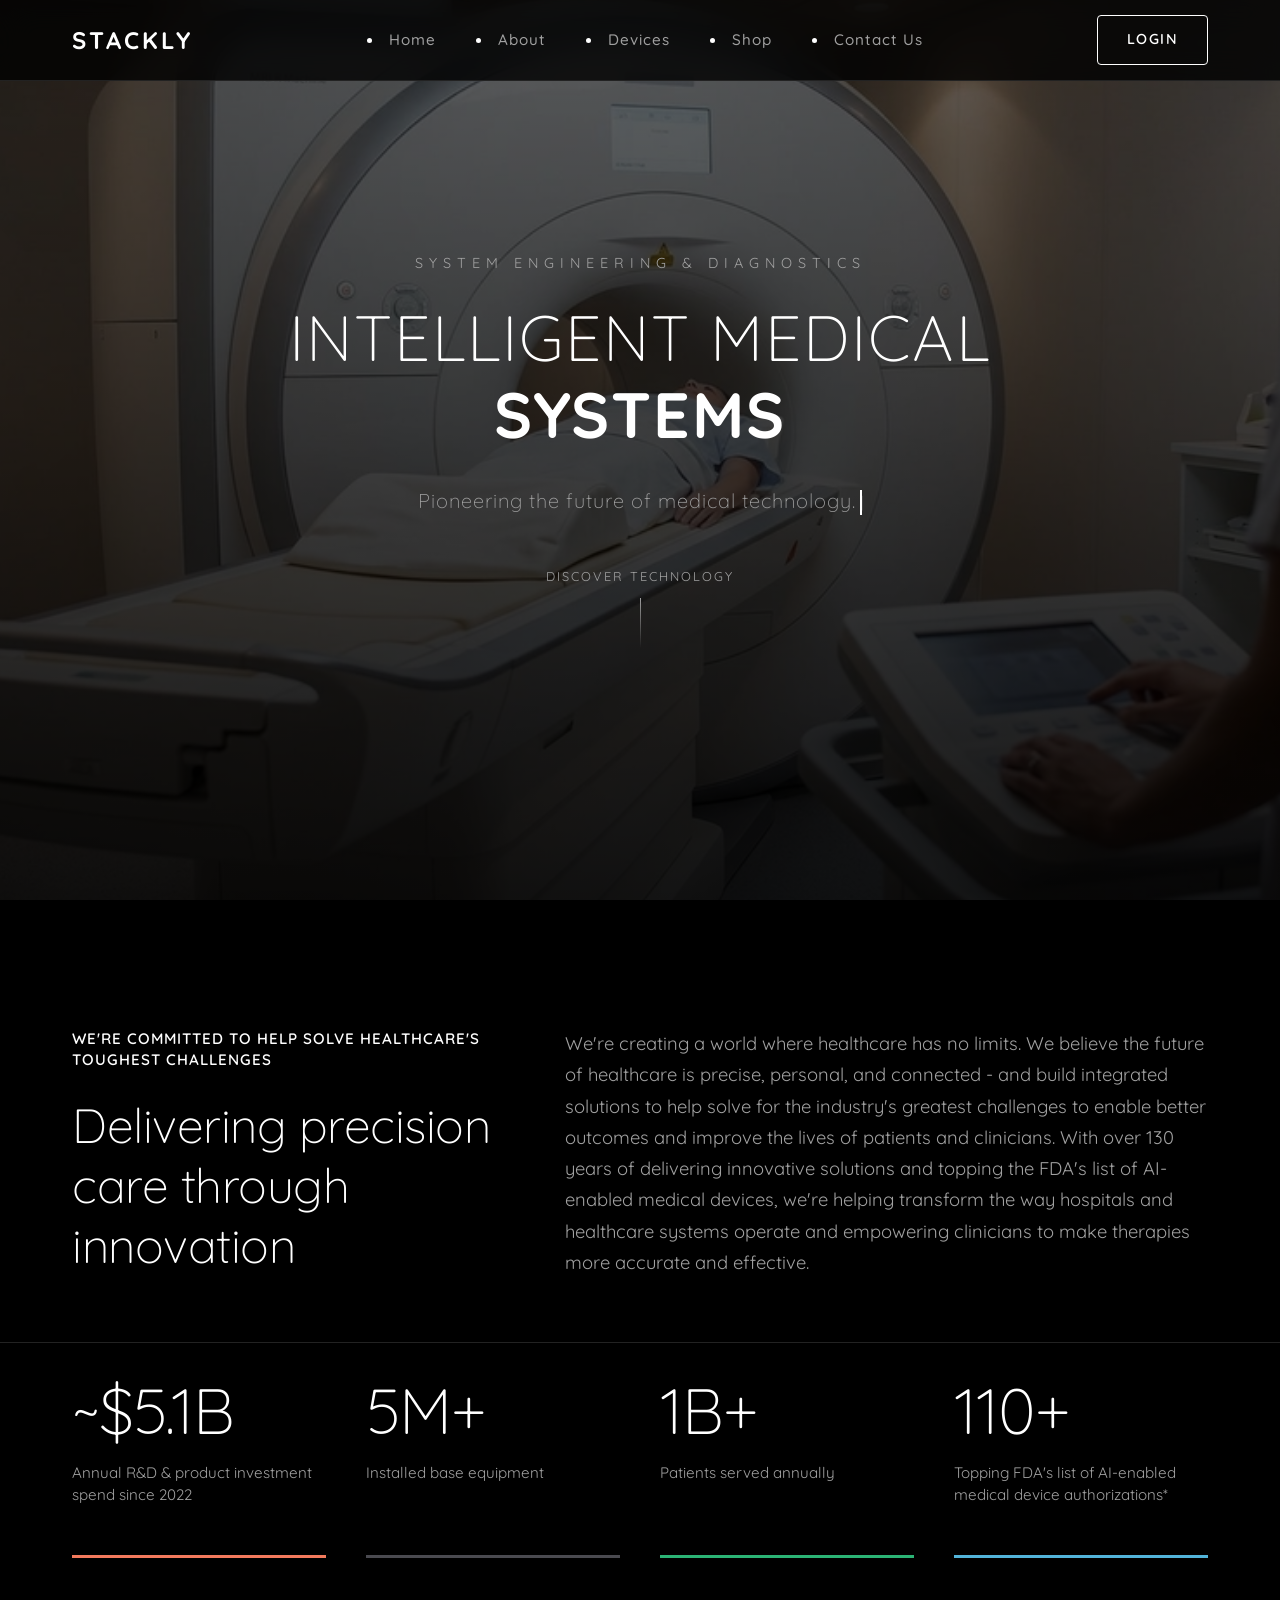
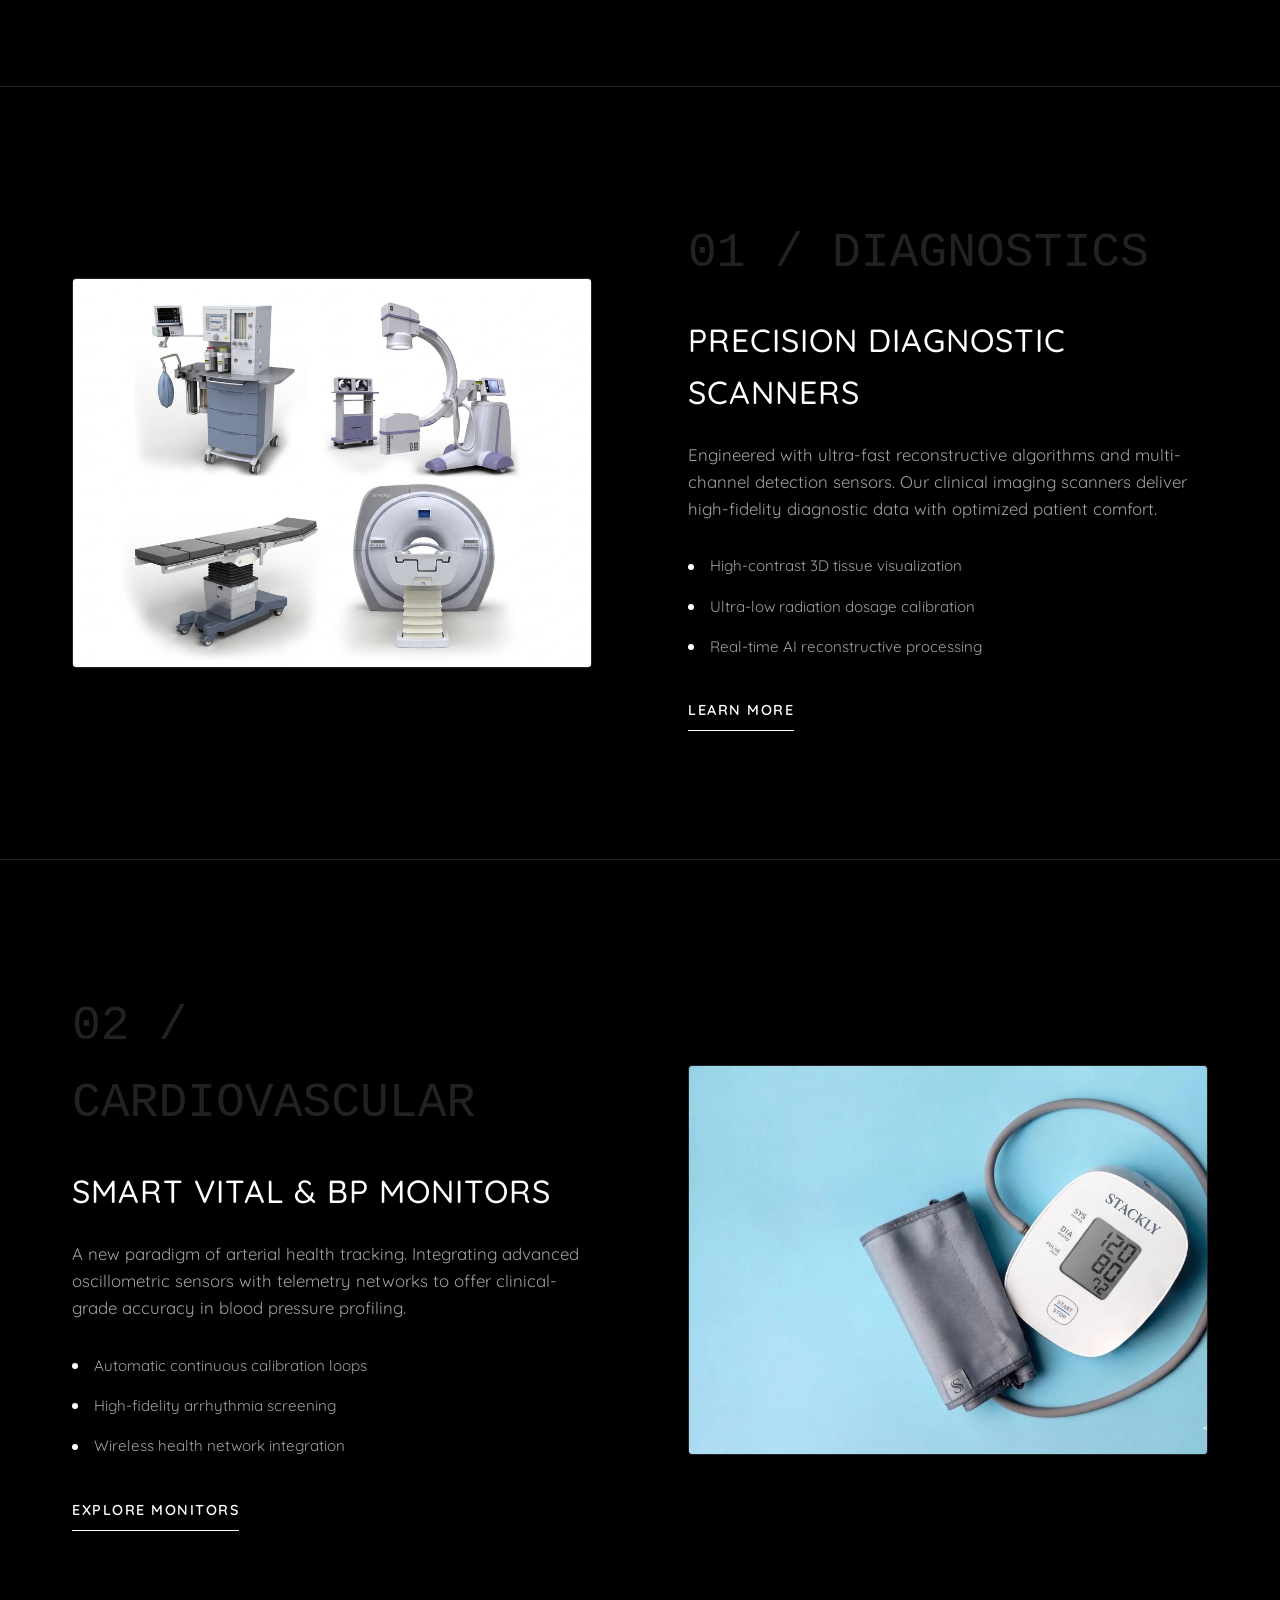
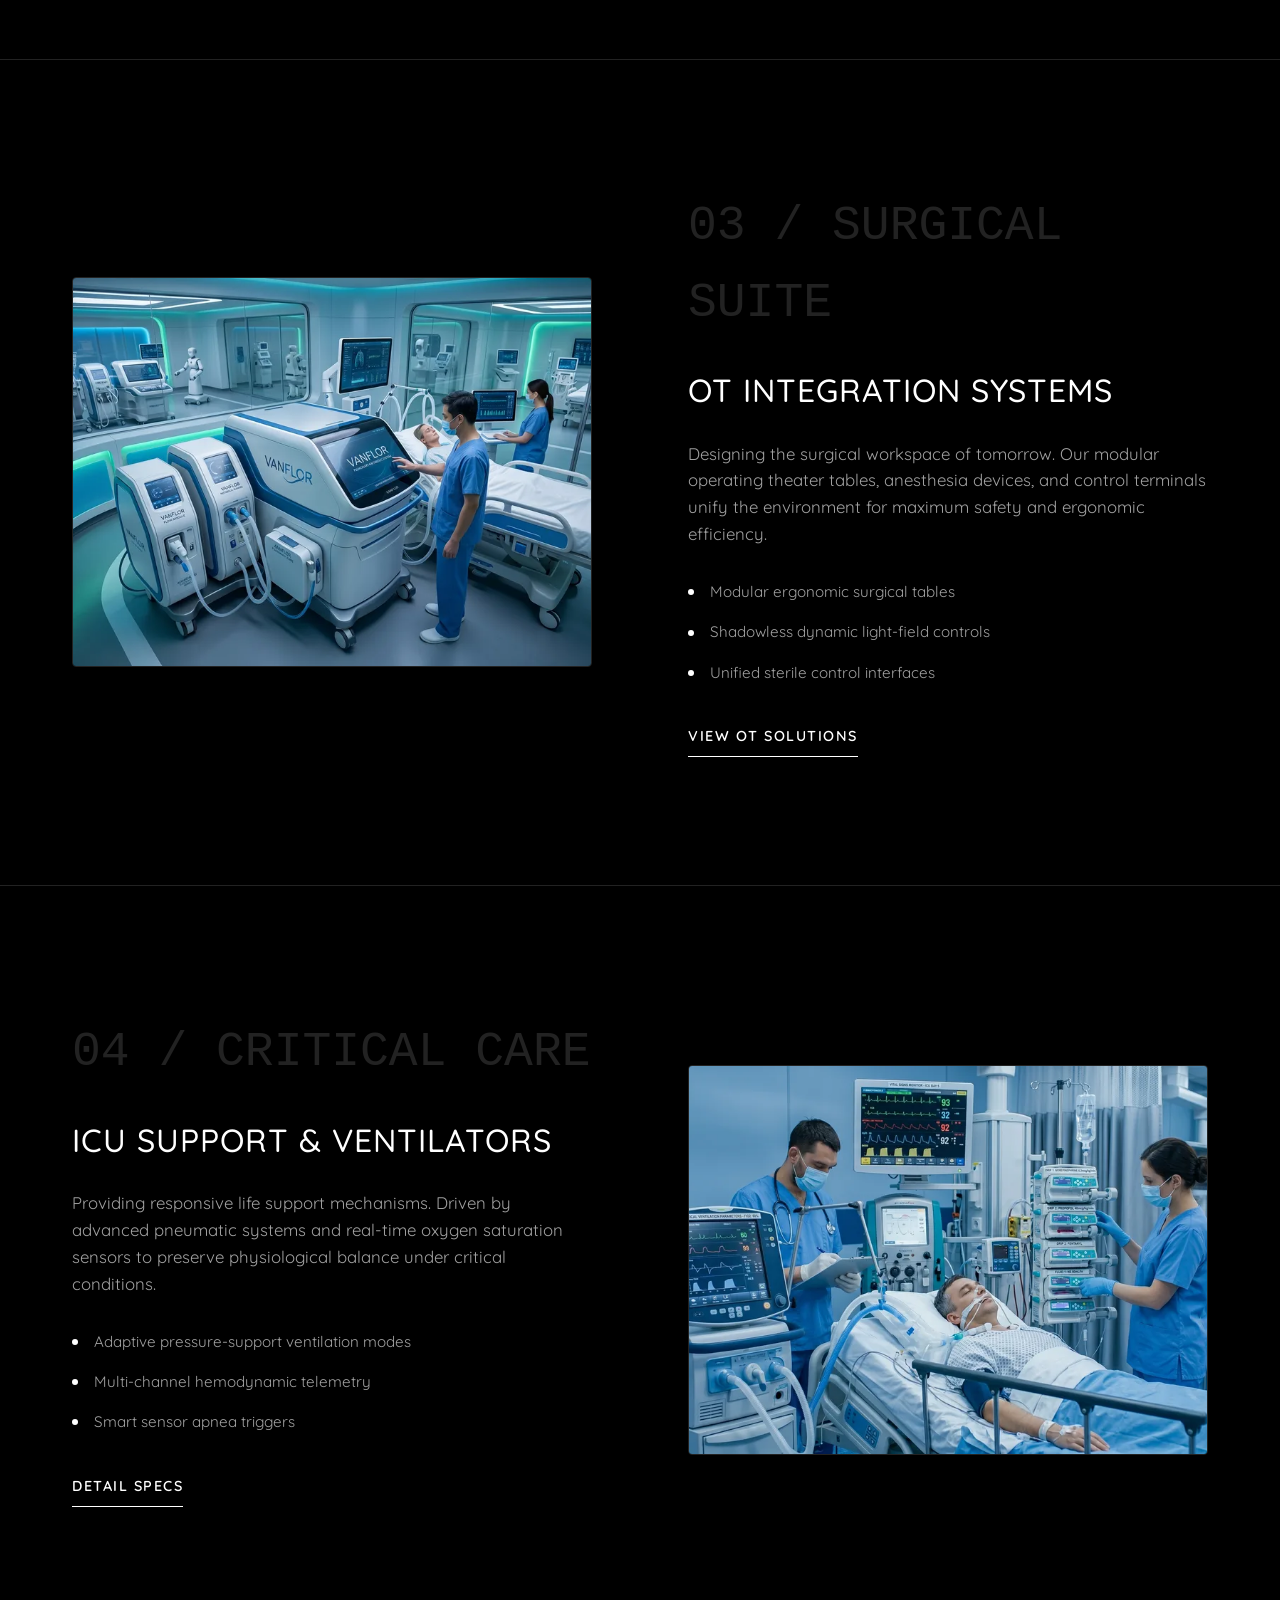
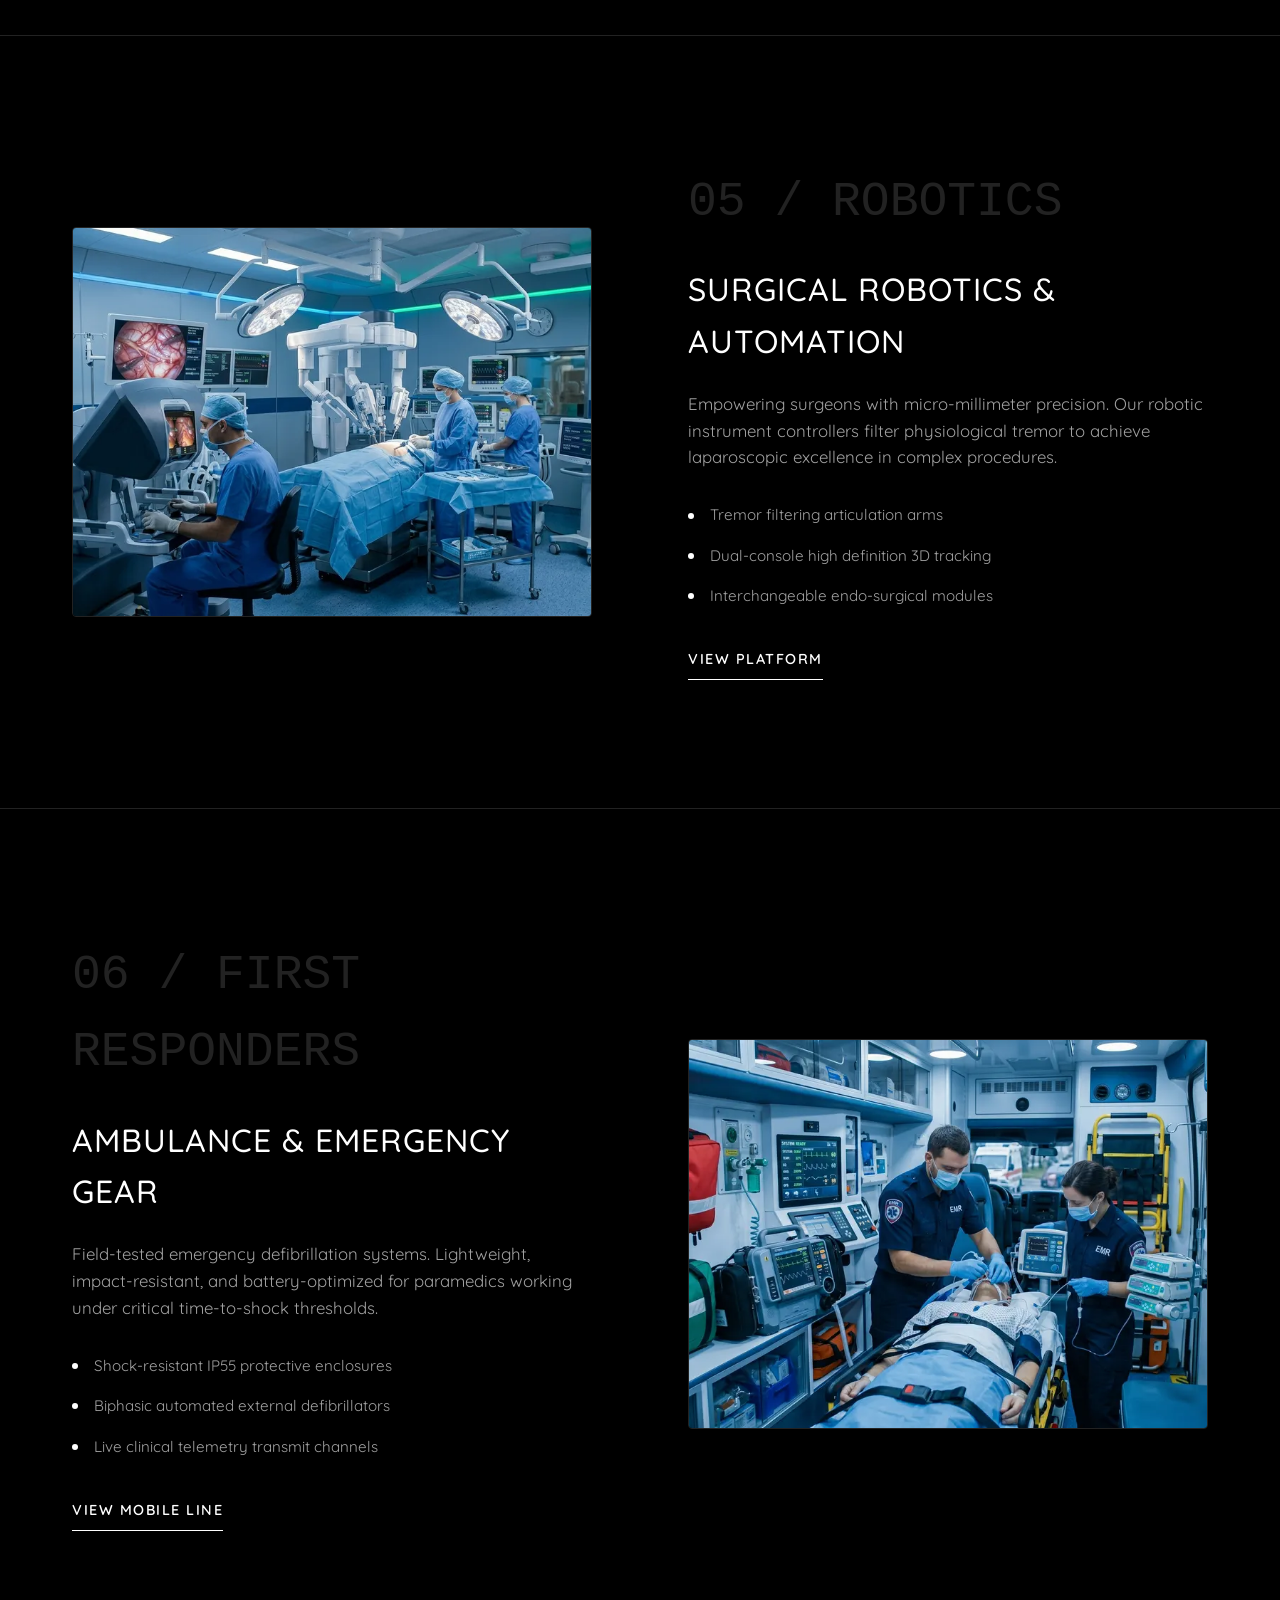
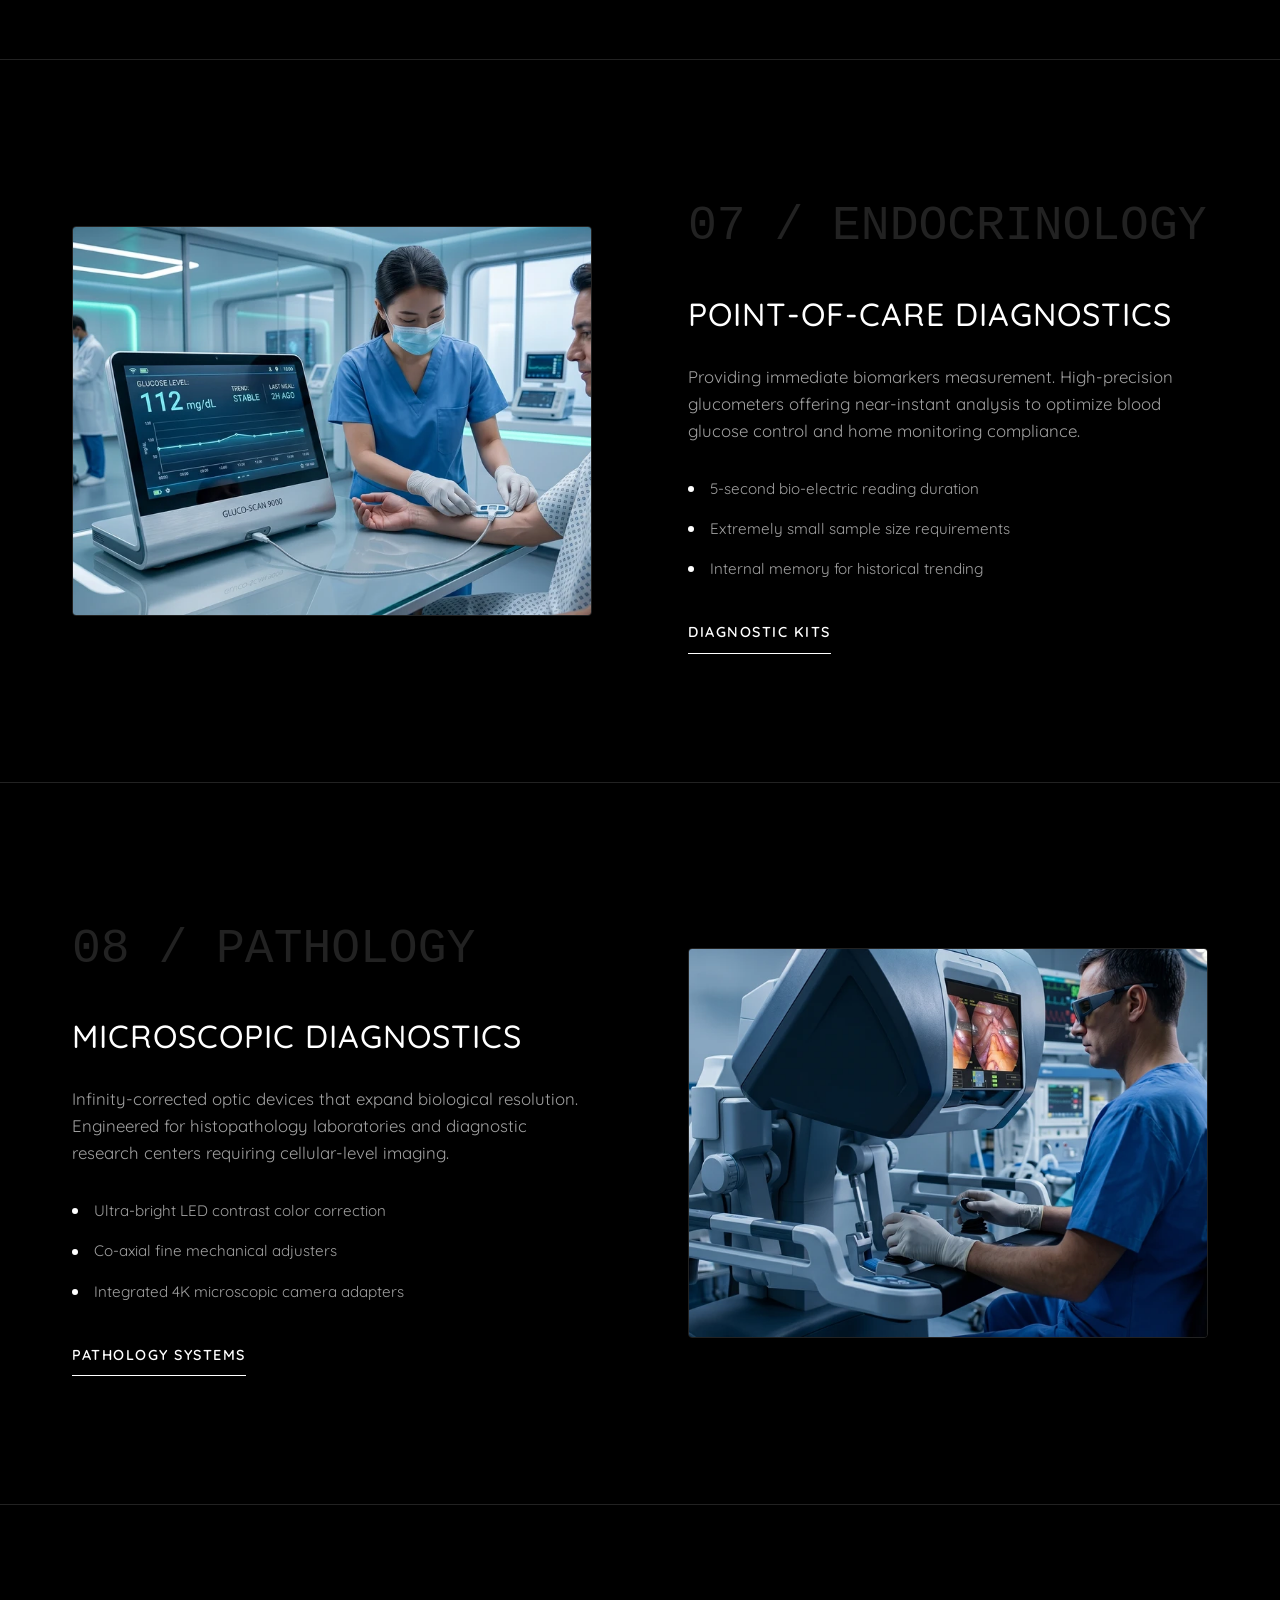
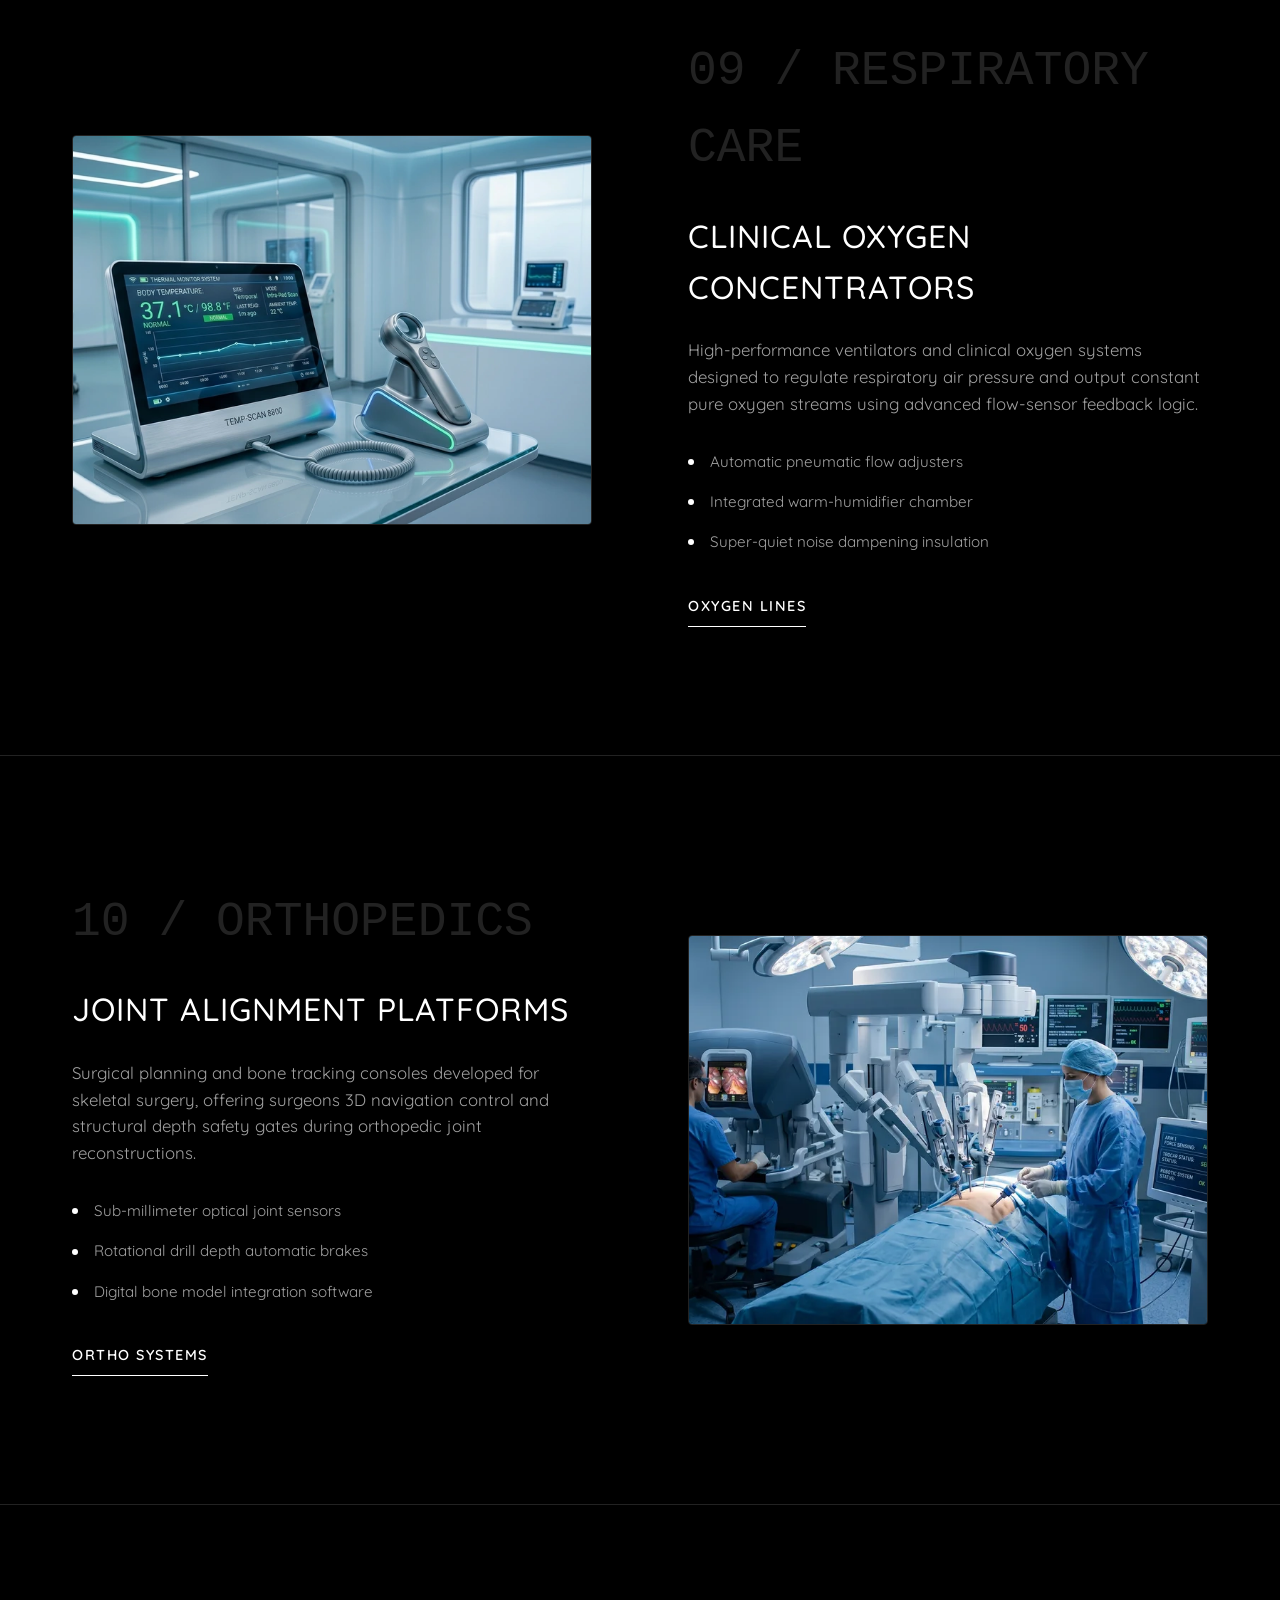
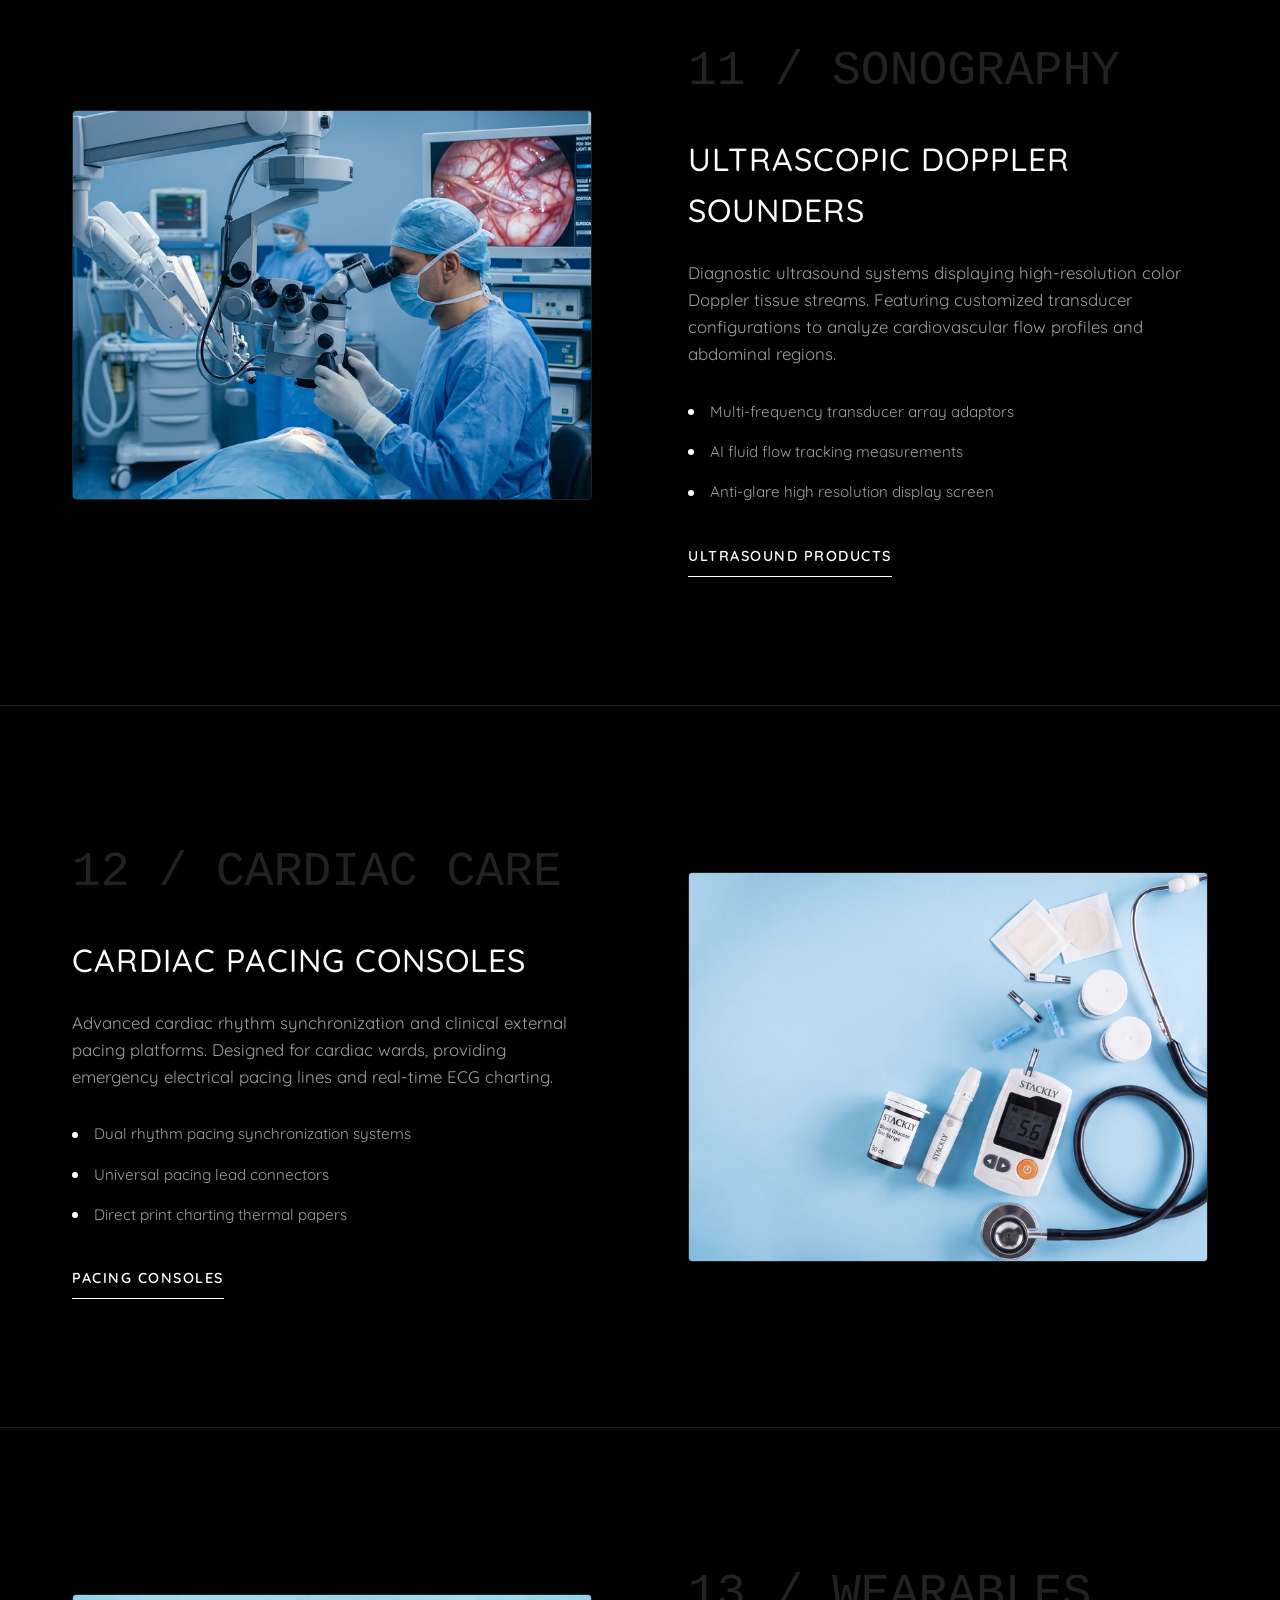
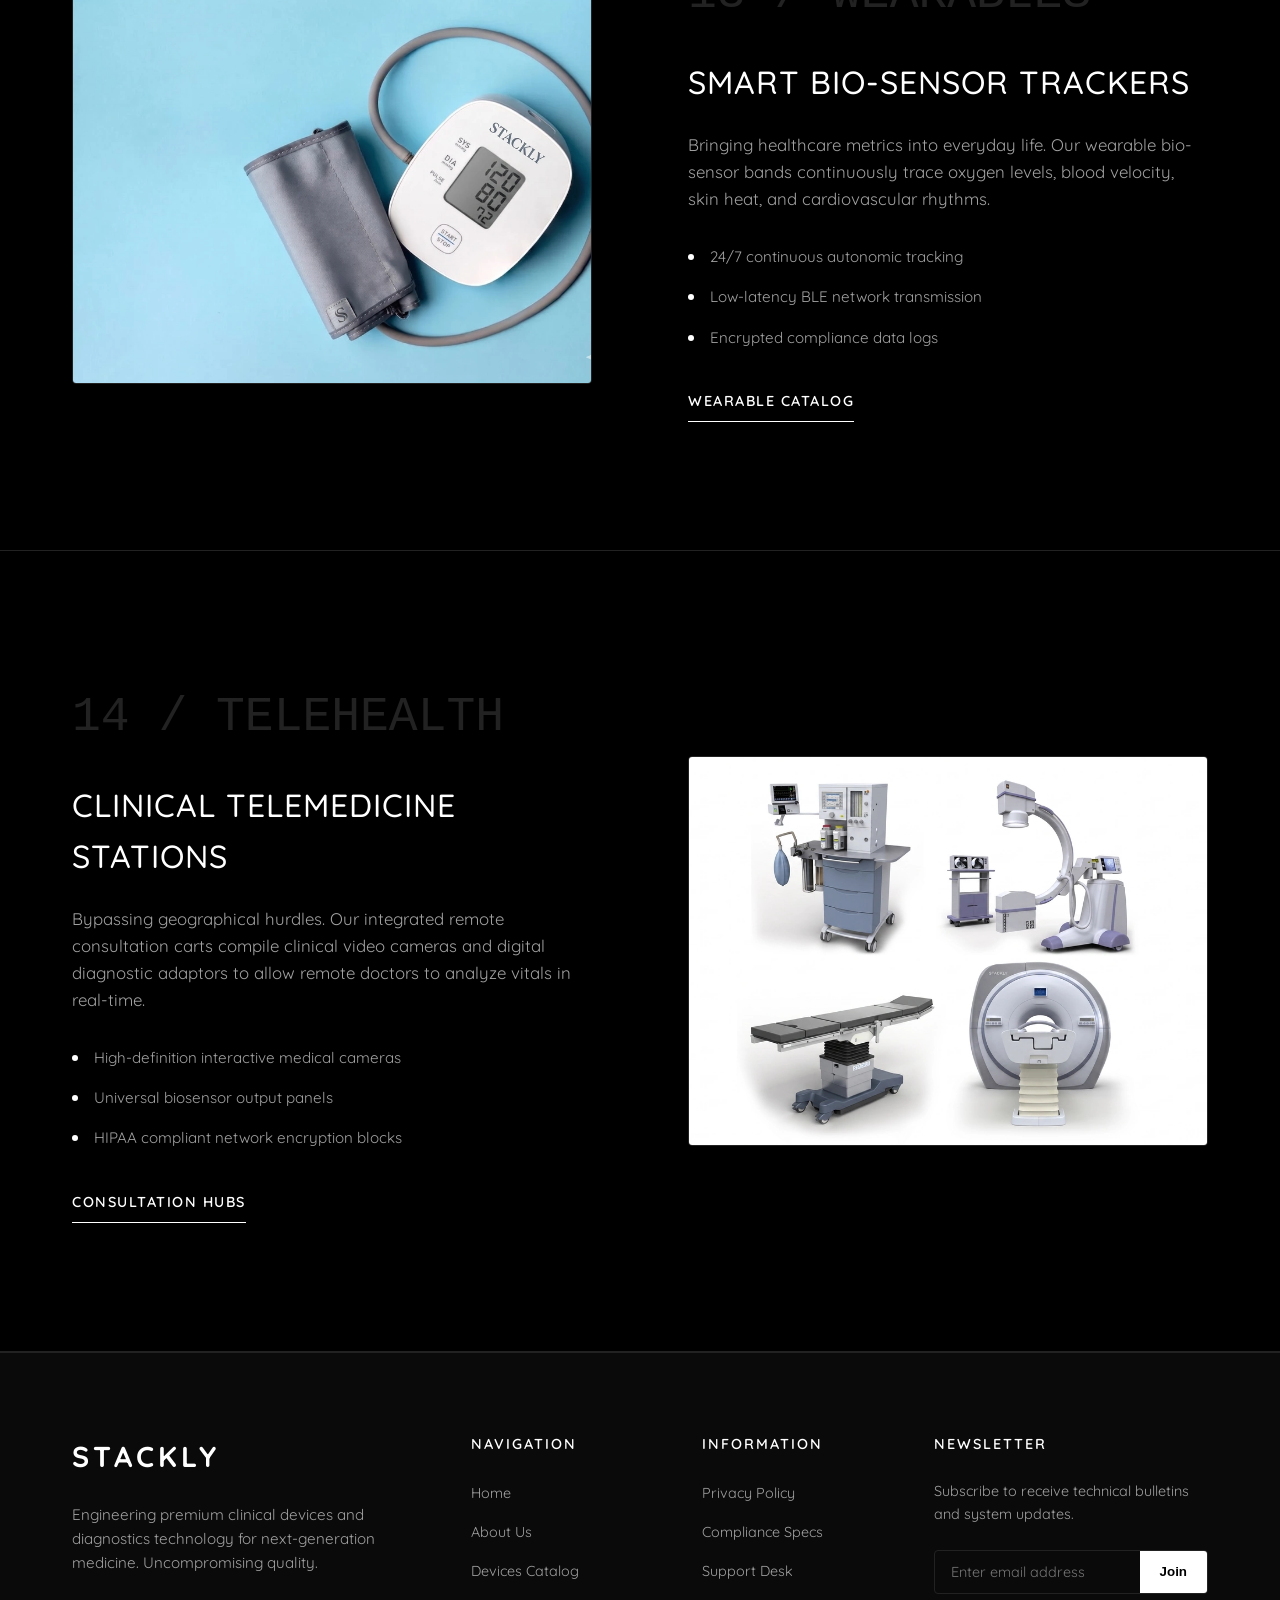
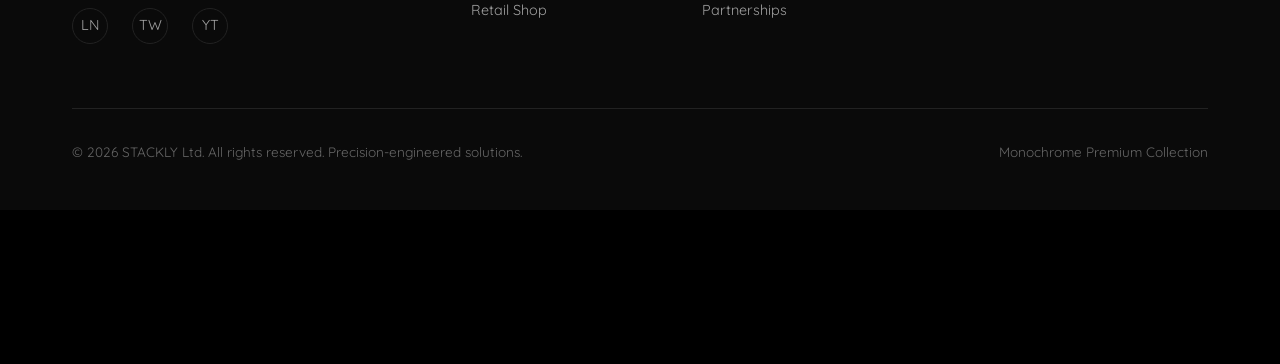
==== commit 032cae11: "updated" ====
--- a/index.html
+++ b/index.html
@@ -5,6 +5,9 @@
     <meta name="viewport" content="width=device-width, initial-scale=1.0">
     <meta name="description" content="STACKLY - Leading Manufacturer of Advanced Medical Devices. Precision diagnostics, operating systems, and critical care solutions.">
     <title>STACKLY | Next-Gen Medical Devices & Technology</title>
+    <link rel="preconnect" href="https://fonts.googleapis.com">
+    <link rel="preconnect" href="https://fonts.gstatic.com" crossorigin>
+    <link href="https://fonts.googleapis.com/css2?family=Quicksand:wght@300;400;500;600;700&display=swap" rel="stylesheet">
     <link rel="stylesheet" href="styles.css">
 </head>
 <body>
@@ -570,11 +573,11 @@
                     <p class="footer-info-desc">
                         Engineering premium clinical devices and diagnostics technology for next-generation medicine. Uncompromising quality.
                     </p>
-                    <!-- <div class="footer-socials">
+                    <div class="footer-socials">
                         <a href="404.html" class="footer-social-link" aria-label="LinkedIn">LN</a>
                         <a href="404.html" class="footer-social-link" aria-label="Twitter">TW</a>
                         <a href="404.html" class="footer-social-link" aria-label="YouTube">YT</a>
-                    </div> -->
+                    </div>
                 </div>
                 
                 <div class="footer-col">
--- a/styles.css
+++ b/styles.css
@@ -1,5 +1,4 @@
 /* STACKLY Premium Medical Devices Stylesheet */
-@import url('https://fonts.googleapis.com/css2?family=Quicksand:wght@300;400;500;600;700&display=swap');
 
 :root {
     --bg-primary: #000000;
@@ -36,6 +35,7 @@
     font-family: var(--font-primary);
     line-height: 1.6;
     -webkit-font-smoothing: antialiased;
+    -moz-osx-font-smoothing: grayscale;
 }
 
 a {
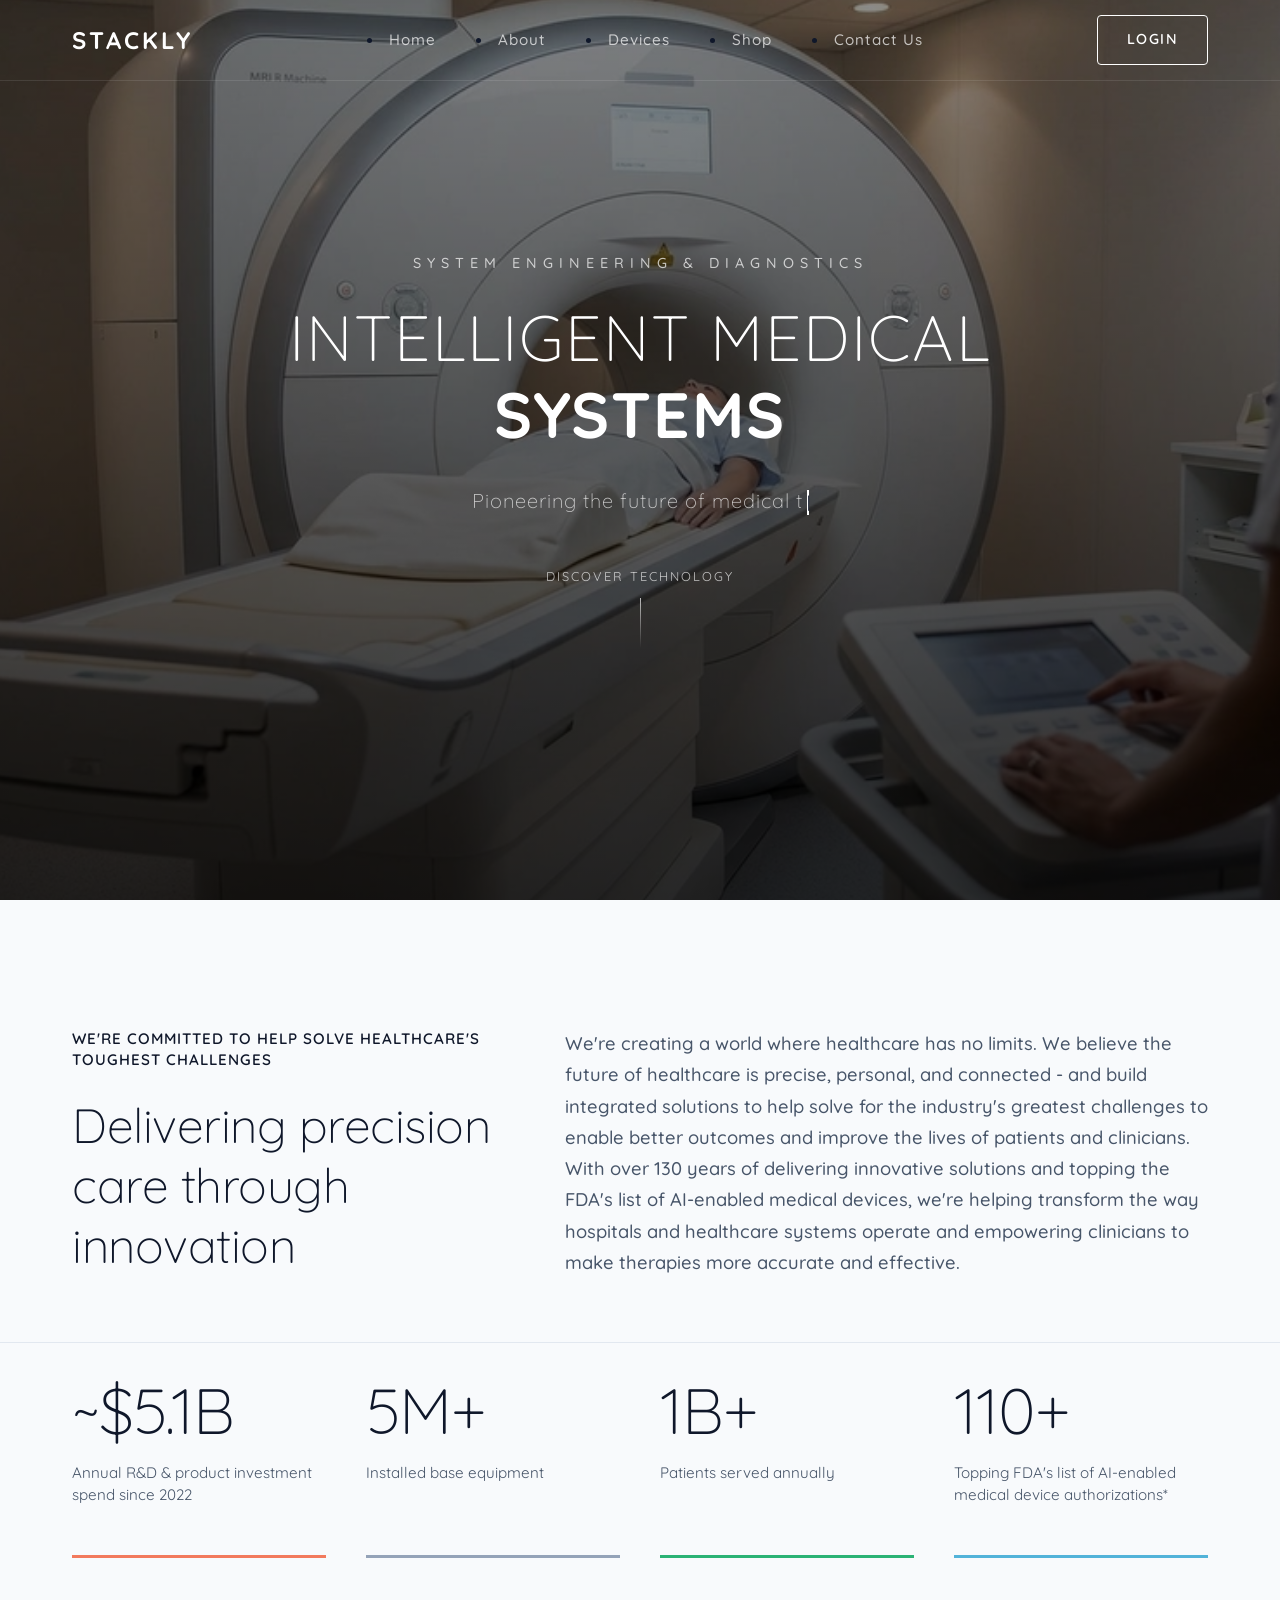
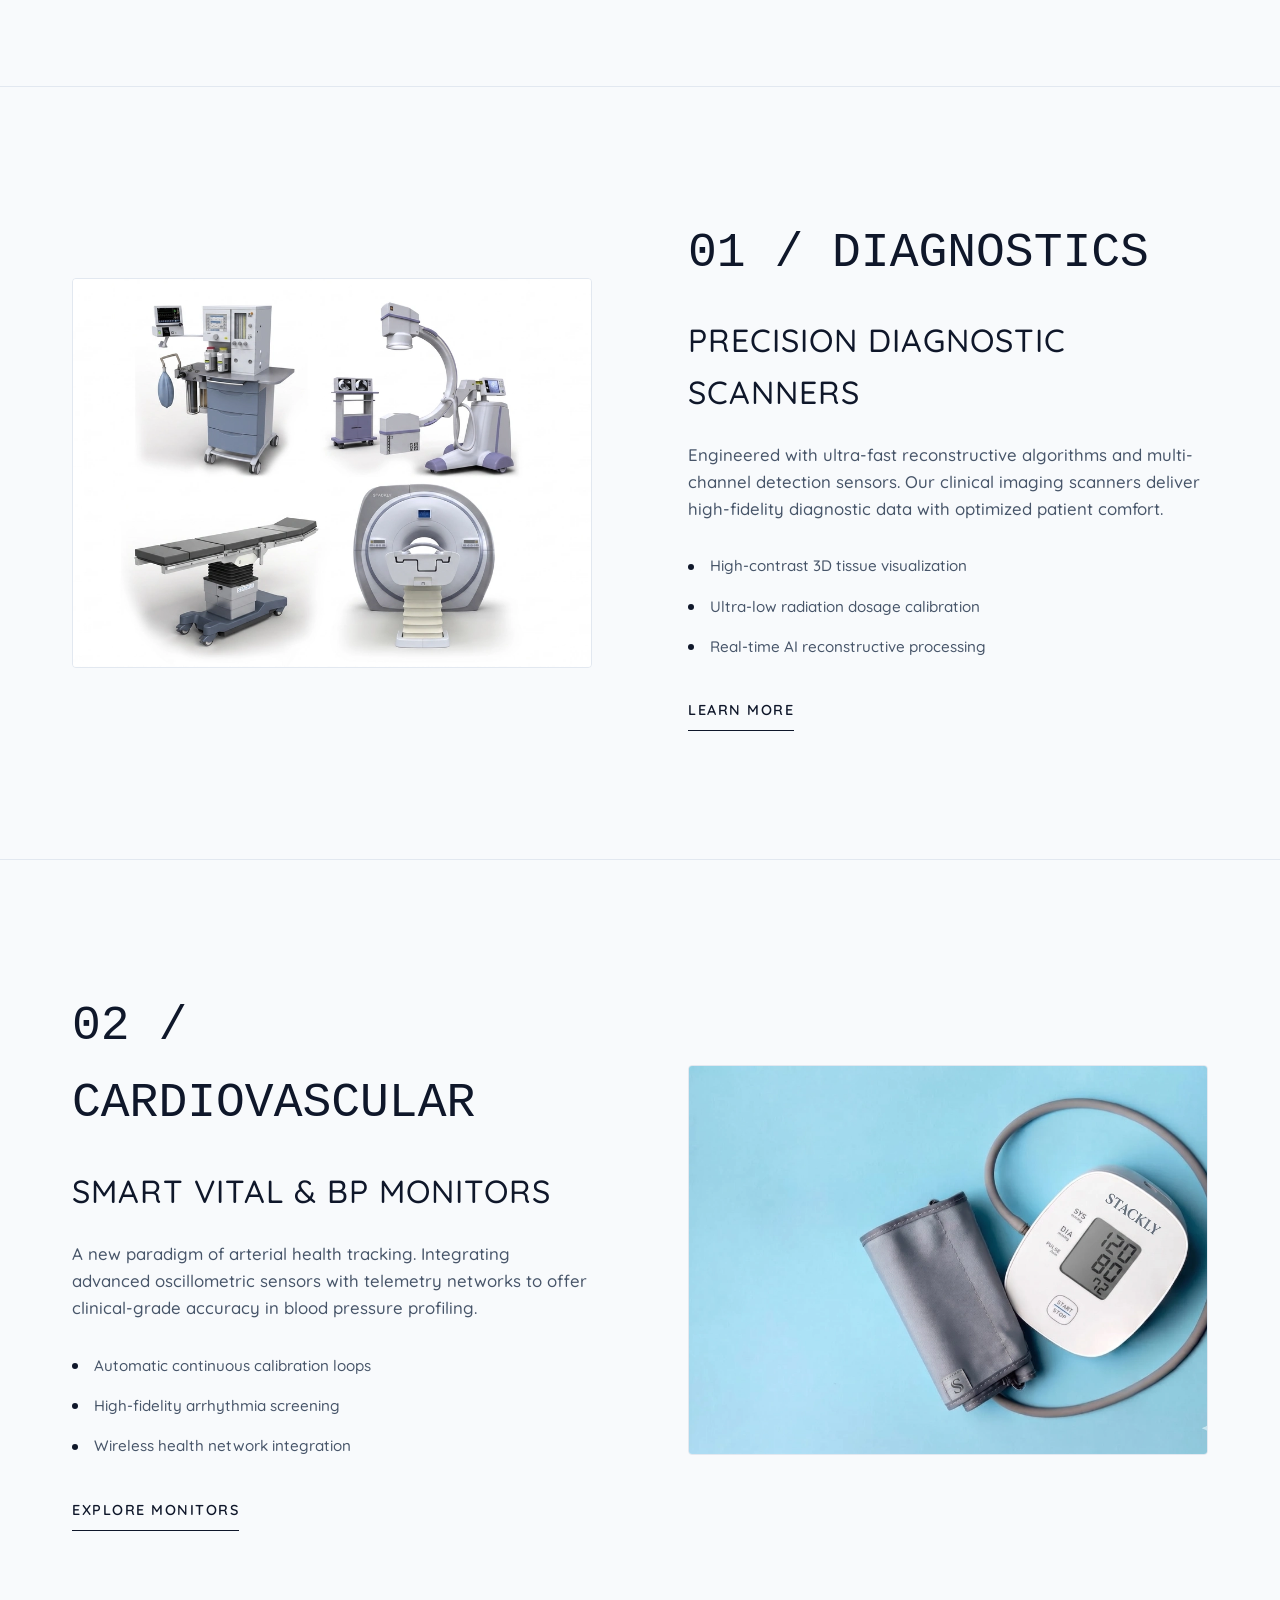
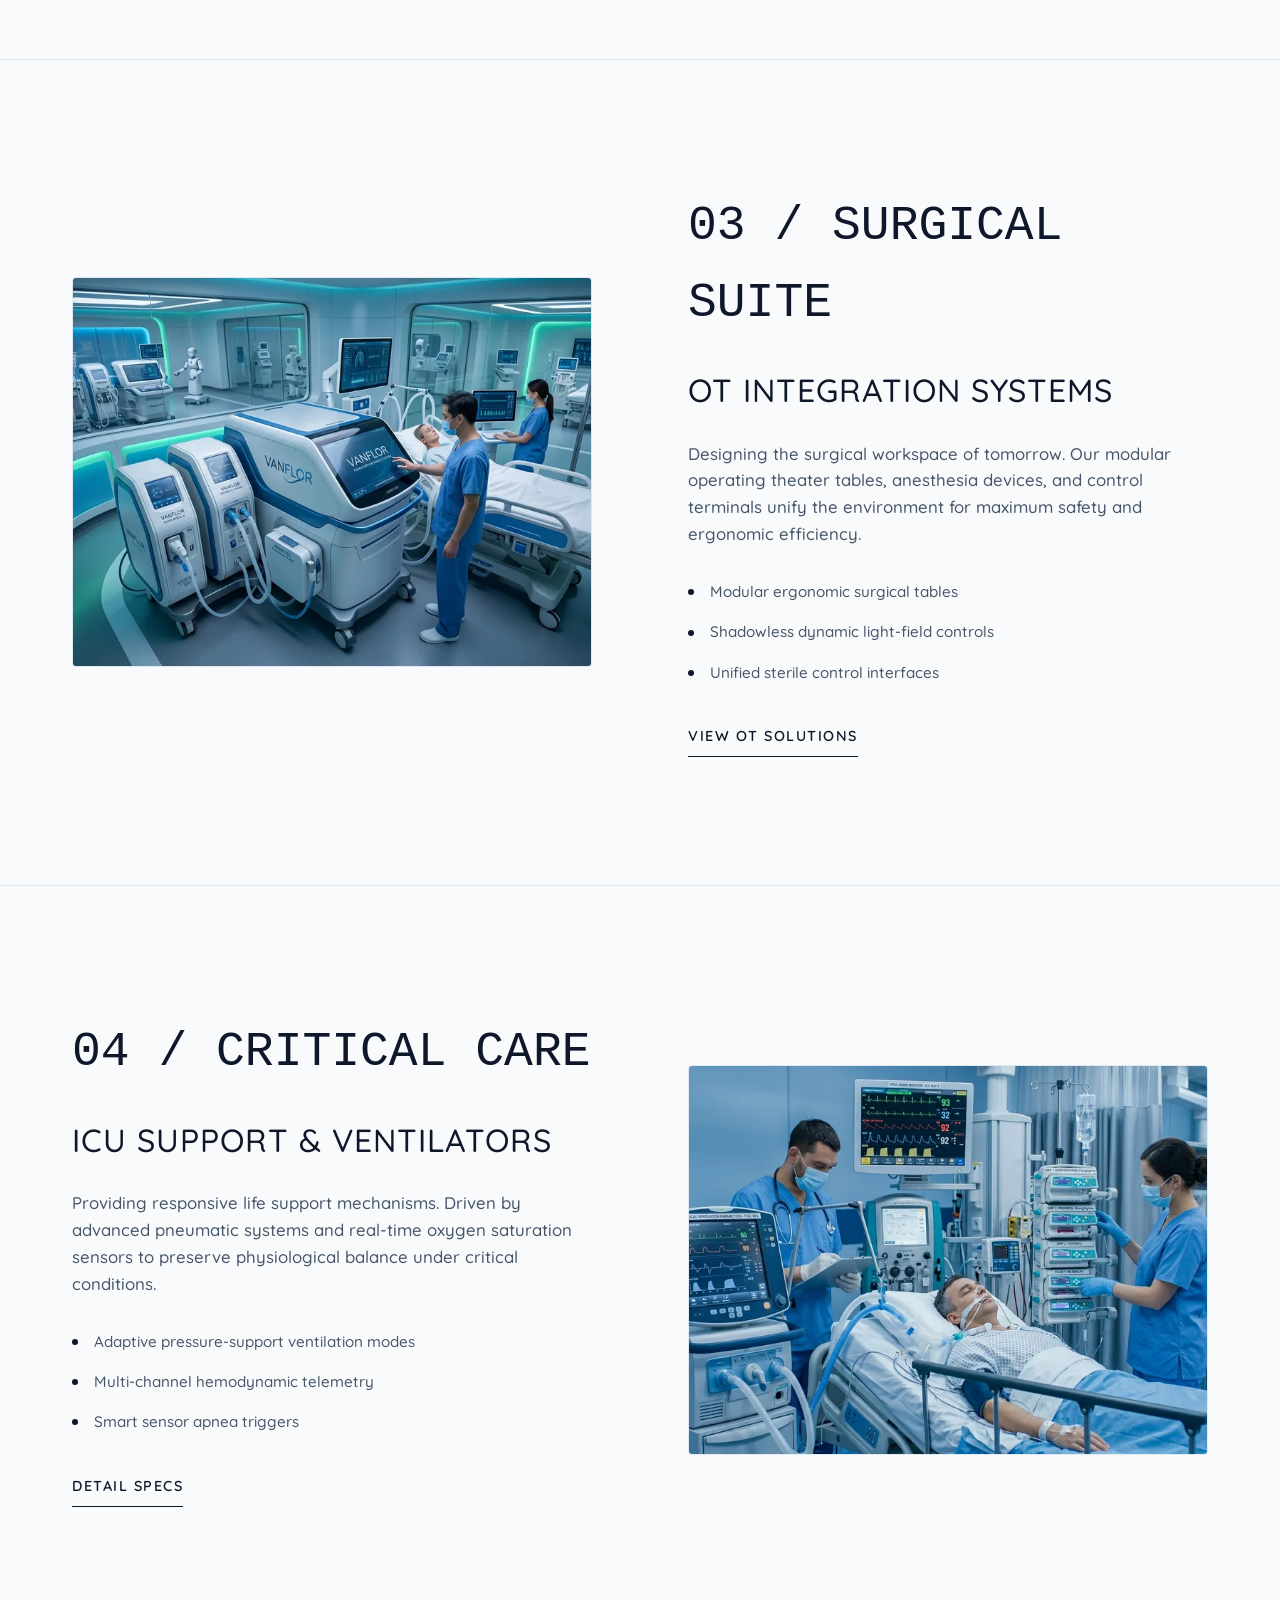
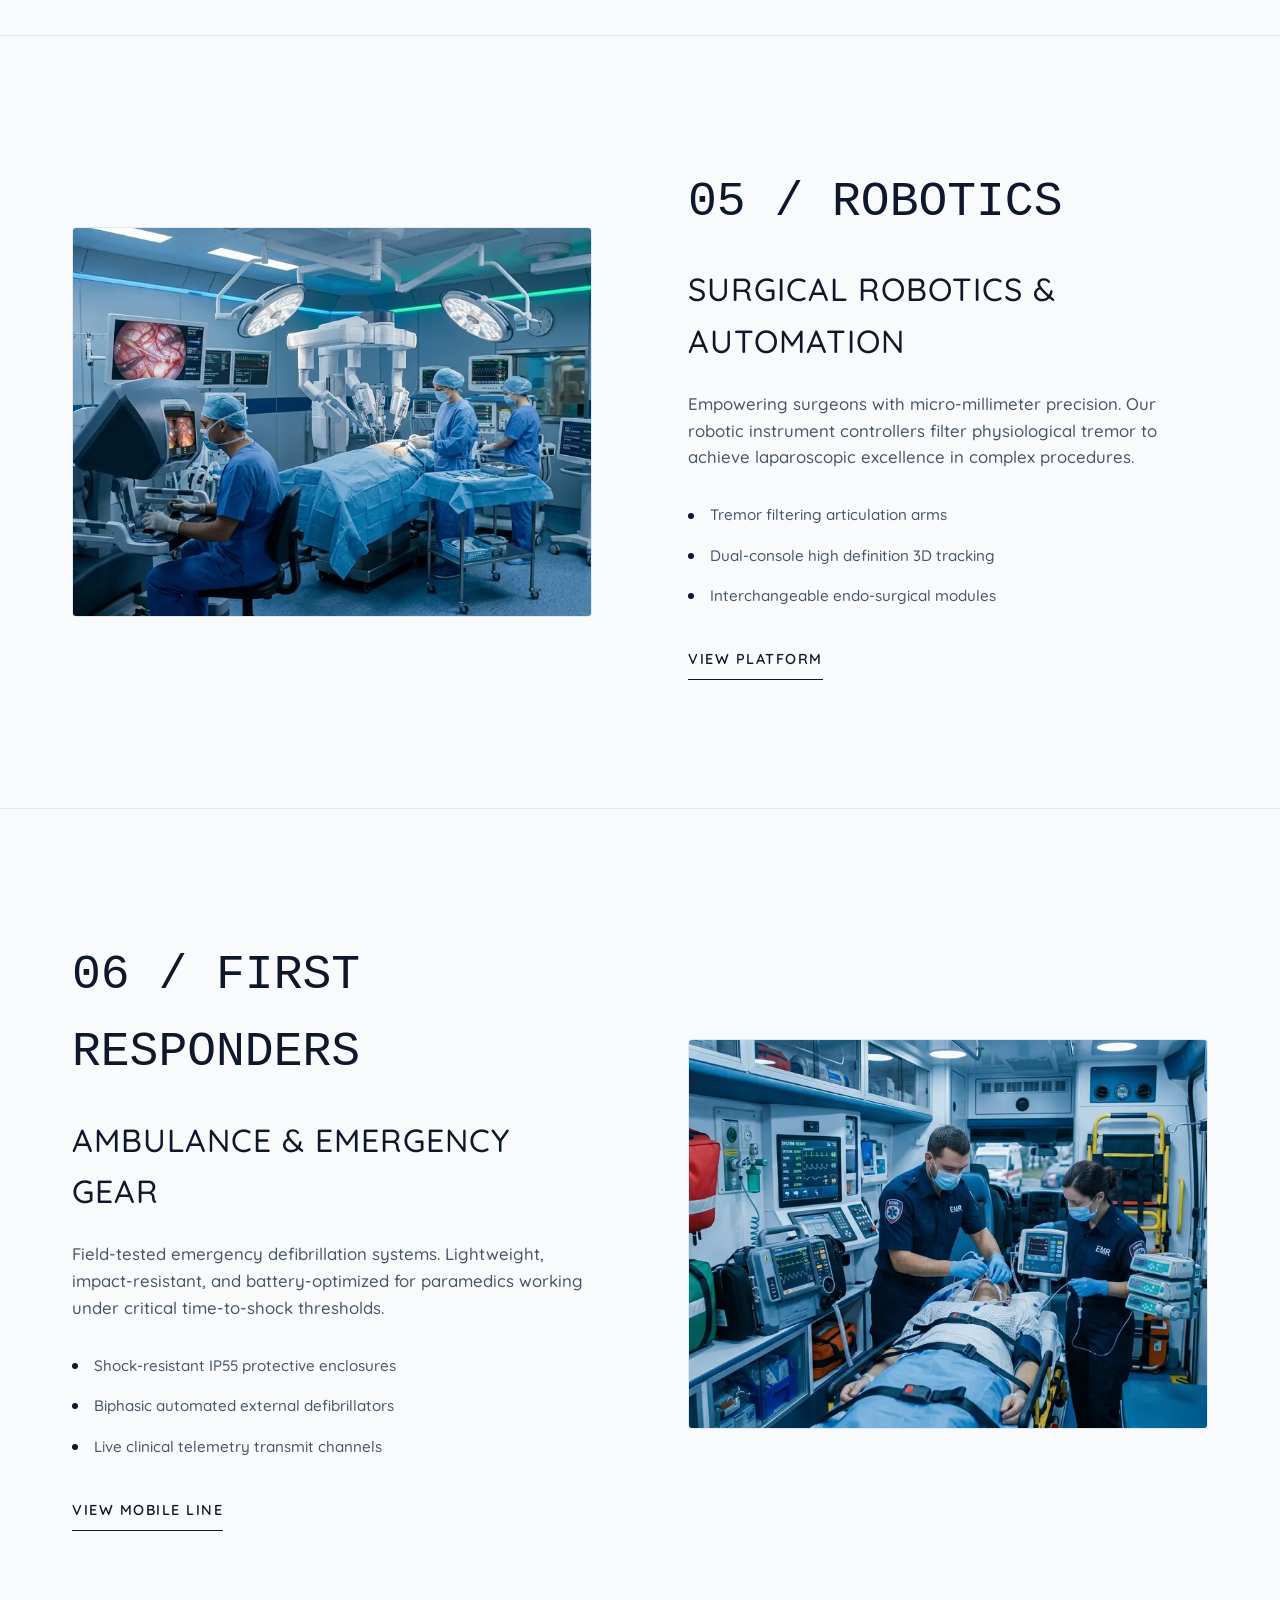
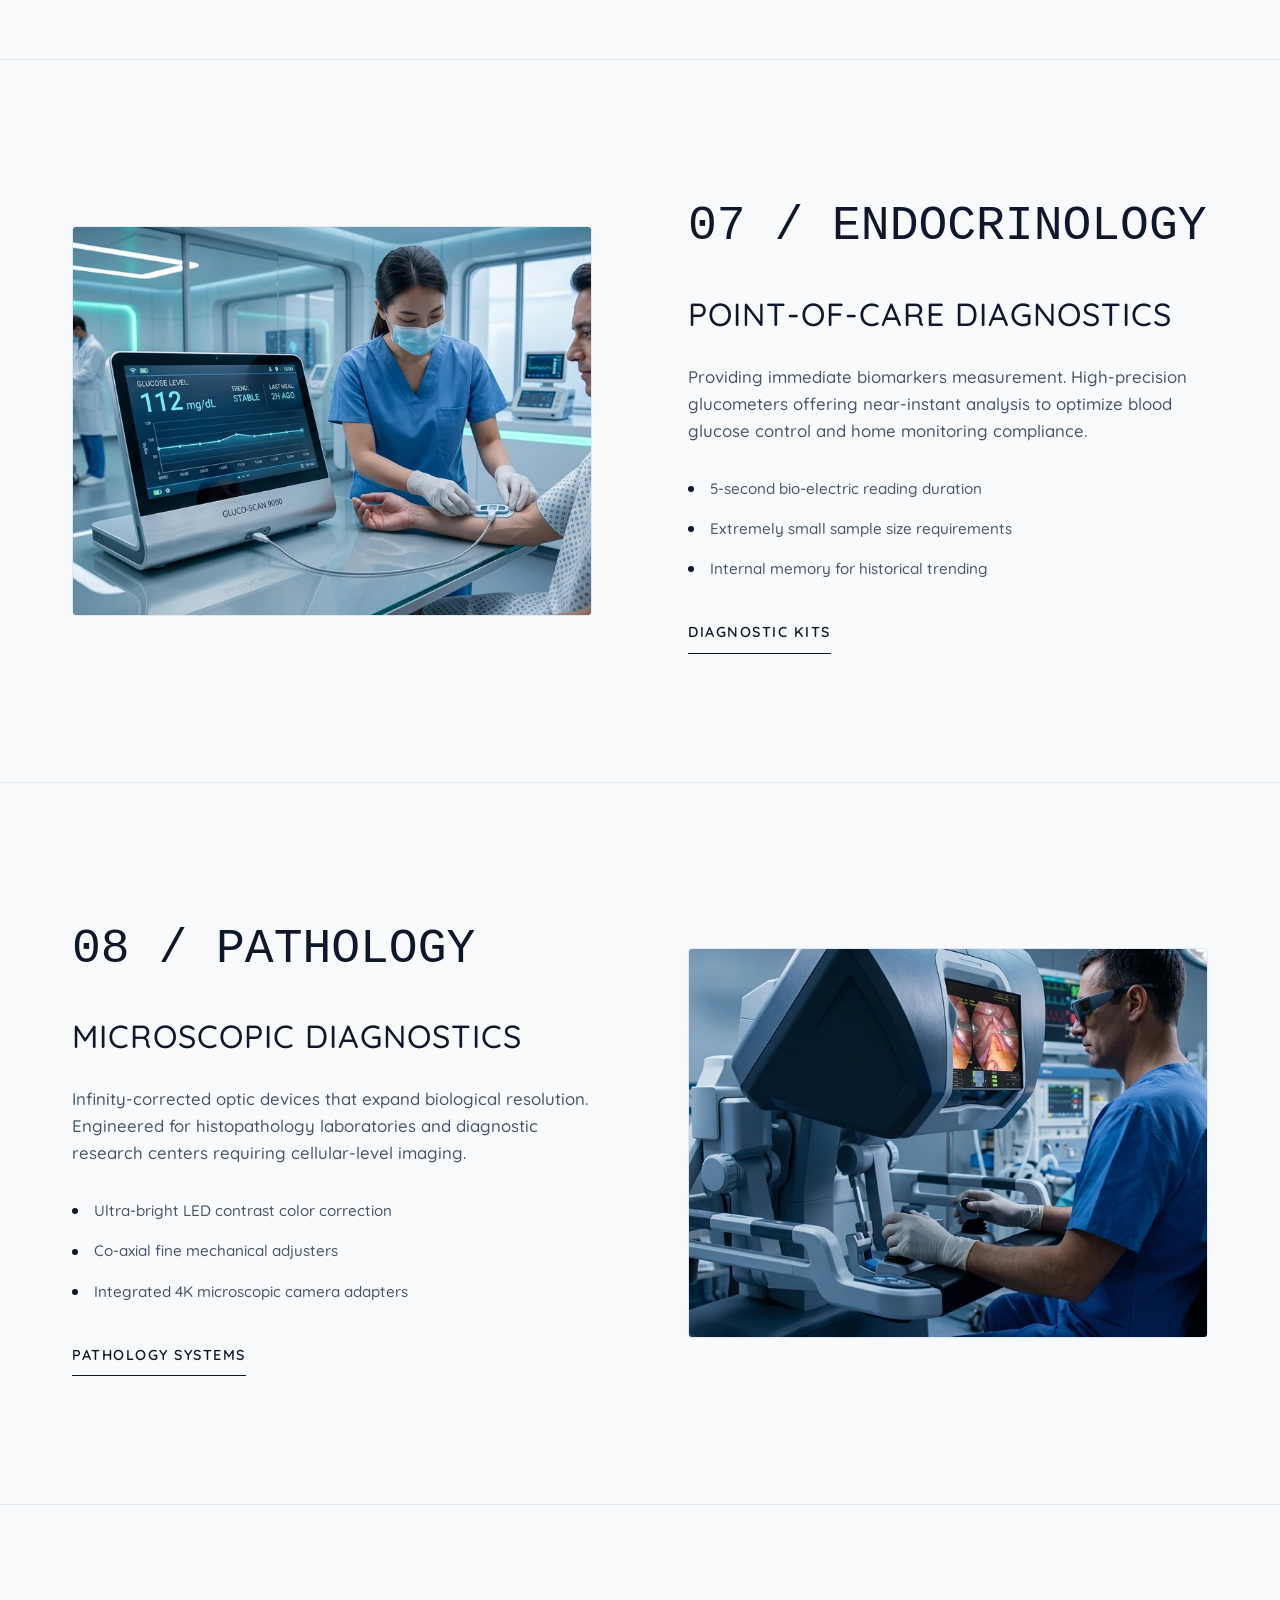
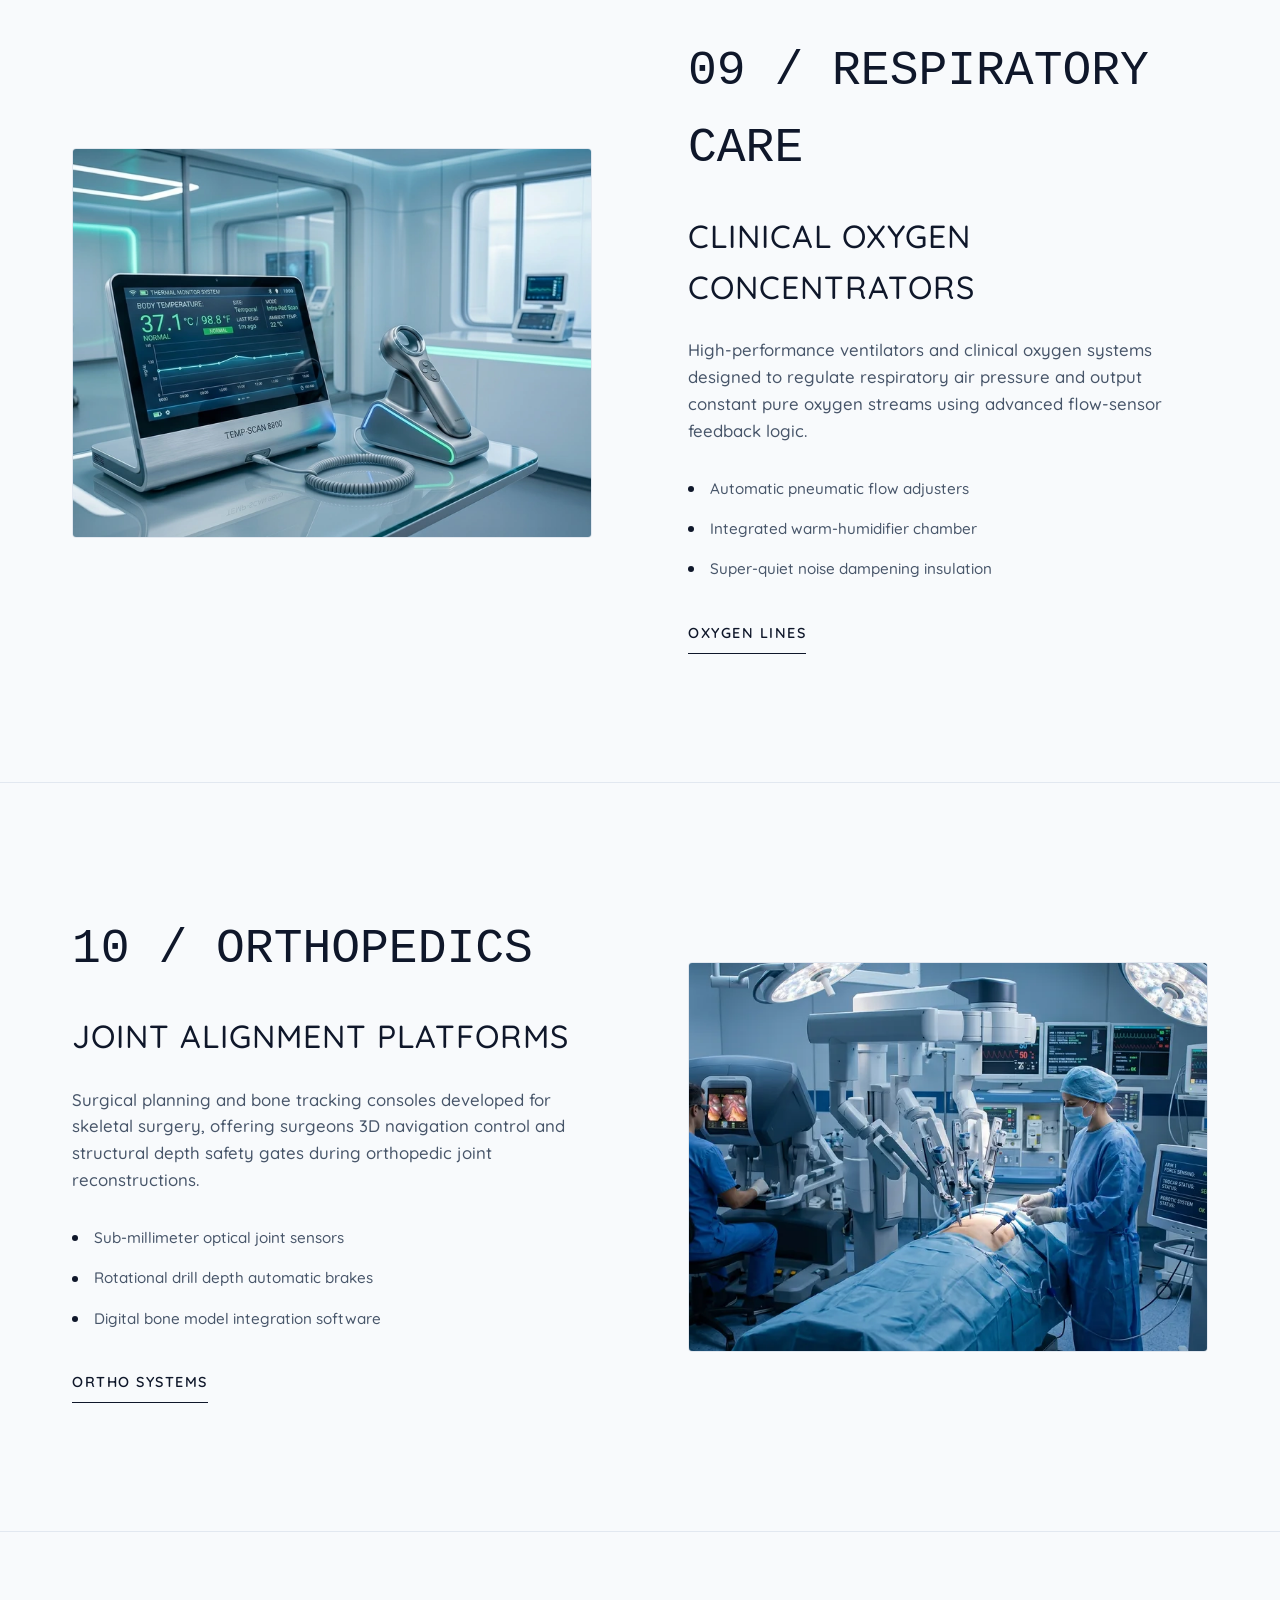
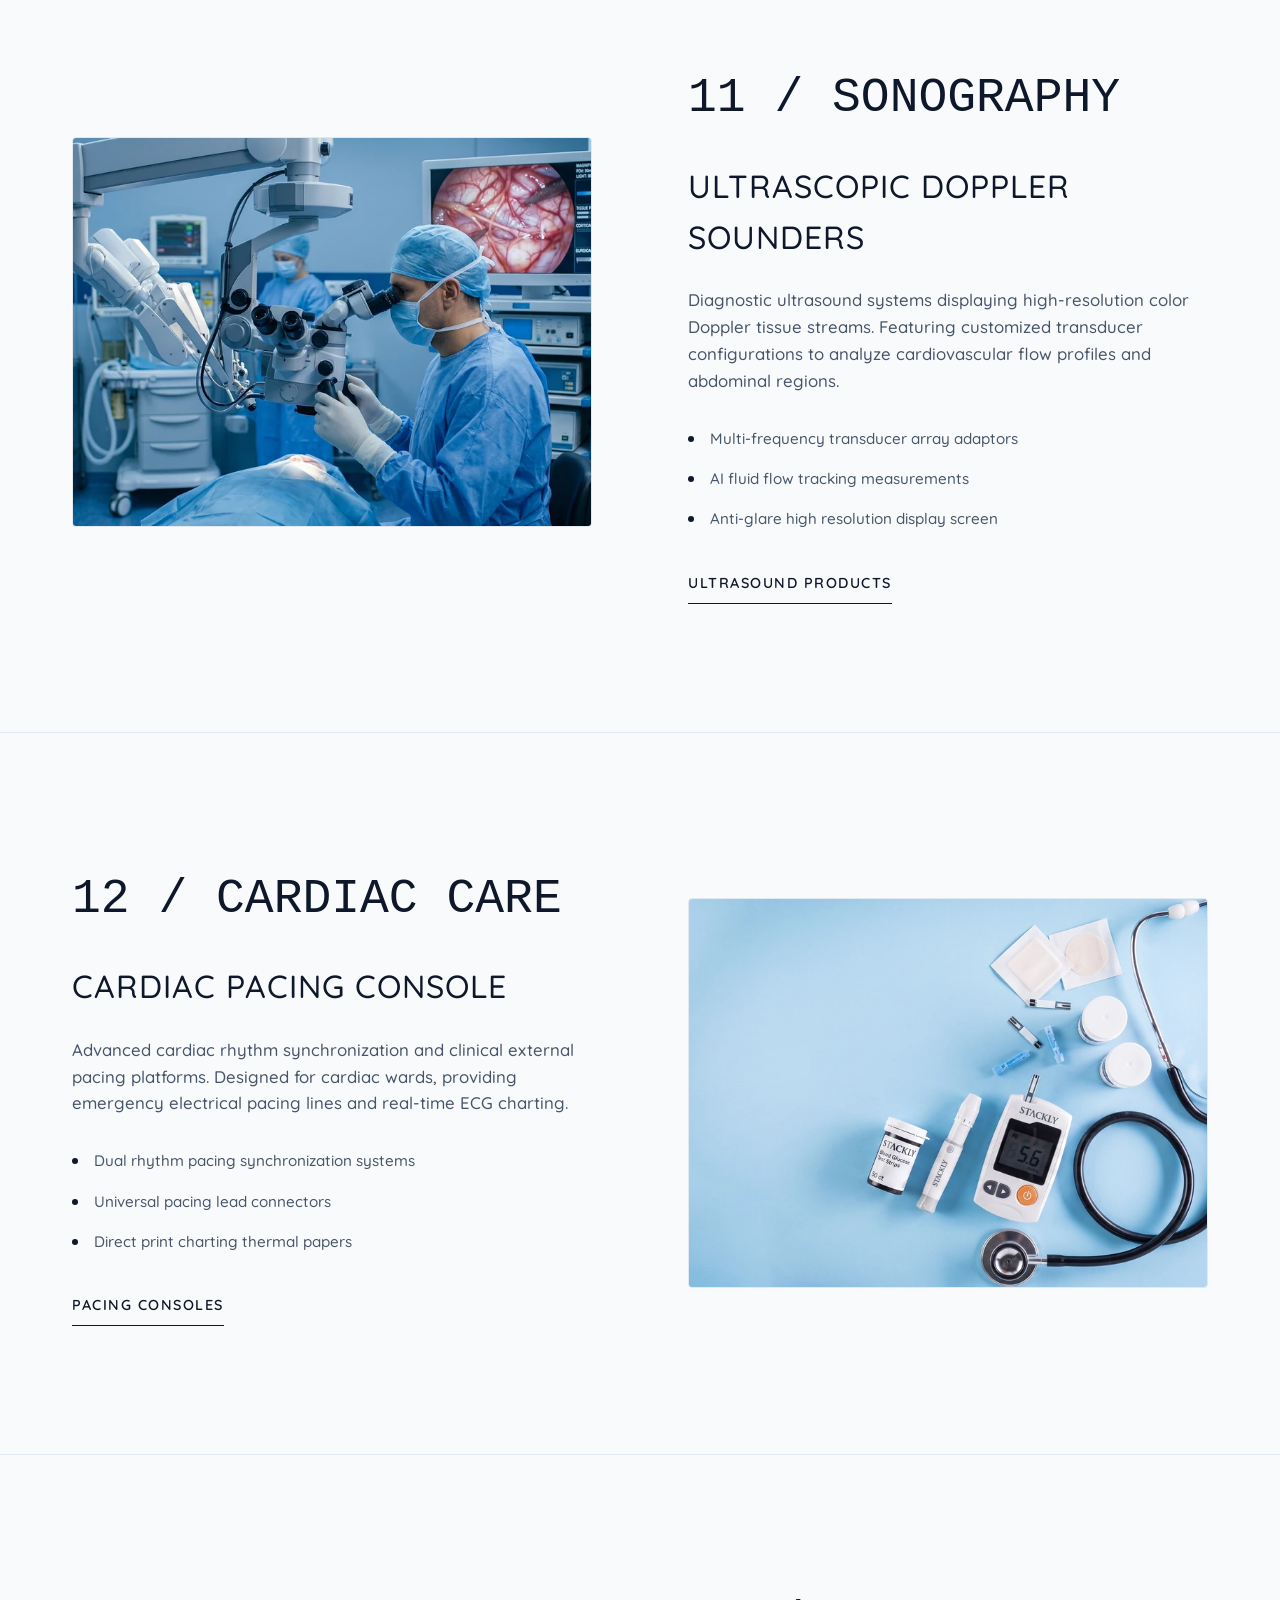
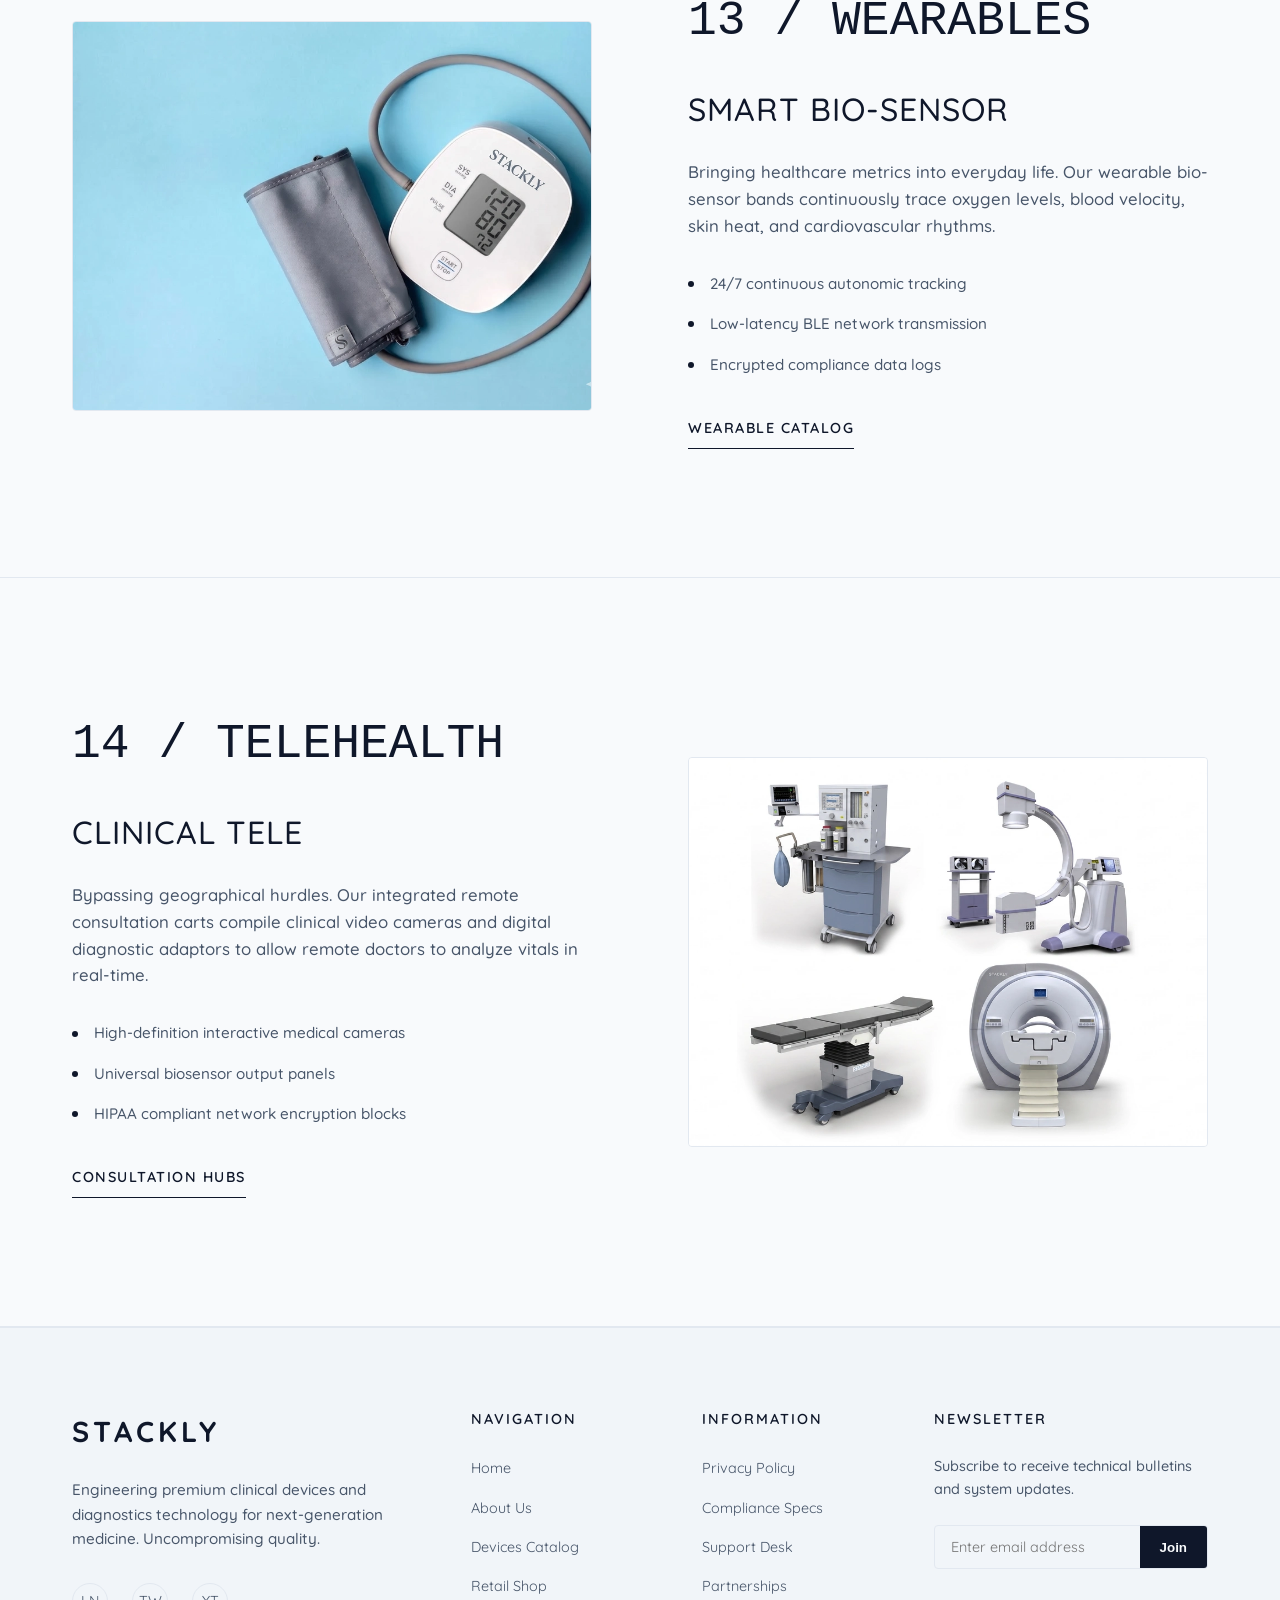
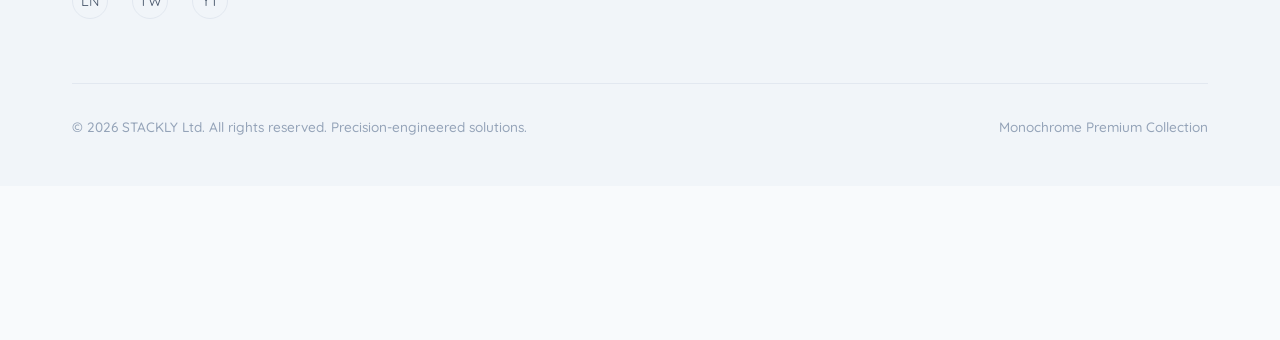
==== commit d03c9073: "Change the theme color into  light theme" ====
--- a/index.html
+++ b/index.html
@@ -79,22 +79,22 @@
         <div class="container">
             <div class="metrics-grid">
                 <div class="metric-card reveal">
-                    <div class="metric-number">~$5.1B</div>
+                    <div class="metric-number" data-target="5.1" data-prefix="~$" data-suffix="B">~$5.1B</div>
                     <div class="metric-label">Annual R&D & product investment spend since 2022</div>
                     <div class="metric-line line-coral"></div>
                 </div>
                 <div class="metric-card reveal">
-                    <div class="metric-number">5M+</div>
+                    <div class="metric-number" data-target="5" data-prefix="" data-suffix="M+">5M+</div>
                     <div class="metric-label">Installed base equipment</div>
                     <div class="metric-line line-grey"></div>
                 </div>
                 <div class="metric-card reveal">
-                    <div class="metric-number">1B+</div>
+                    <div class="metric-number" data-target="1" data-prefix="" data-suffix="B+">1B+</div>
                     <div class="metric-label">Patients served annually</div>
                     <div class="metric-line line-green"></div>
                 </div>
                 <div class="metric-card reveal">
-                    <div class="metric-number">110+</div>
+                    <div class="metric-number" data-target="110" data-prefix="" data-suffix="+">110+</div>
                     <div class="metric-label">Topping FDA's list of AI-enabled medical device authorizations*</div>
                     <div class="metric-line line-blue"></div>
                 </div>
--- a/styles.css
+++ b/styles.css
@@ -1,14 +1,17 @@
 /* STACKLY Premium Medical Devices Stylesheet */
 
 :root {
-    --bg-primary: #000000;
-    --bg-secondary: #0a0a0a;
-    --bg-tertiary: #121212;
-    --text-primary: #ffffff;
-    --text-secondary: #a0a0a0;
-    --text-muted: #666666;
-    --border-color: #222222;
-    --border-color-hover: #ffffff;
+    --bg-primary: #f8fafc;
+    --bg-secondary: #f1f5f9;
+    --bg-tertiary: #e2e8f0;
+    --text-primary: #0f172a;
+    --text-secondary: #475569;
+    --text-muted: #94a3b8;
+    --border-color: #e2e8f0;
+    --border-color-hover: #0f172a;
+    --nav-bg: rgba(248, 250, 252, 0.8);
+    --nav-bg-scroll: rgba(248, 250, 252, 0.95);
+    --mobile-menu-bg: rgba(248, 250, 252, 0.98);
     --transition-smooth: all 0.6s cubic-bezier(0.16, 1, 0.3, 1);
     --transition-fast: all 0.25s ease;
     --font-primary: 'Quicksand', sans-serif;
@@ -38,6 +41,10 @@
     -moz-osx-font-smoothing: grayscale;
 }
 
+p {
+    font-weight: 500;
+}
+
 a {
     color: inherit;
     text-decoration: none;
@@ -61,11 +68,11 @@
     background: var(--bg-primary);
 }
 ::-webkit-scrollbar-thumb {
-    background: #333;
+    background: var(--text-muted);
     border-radius: 3px;
 }
 ::-webkit-scrollbar-thumb:hover {
-    background: #555;
+    background: var(--text-secondary);
 }
 
 /* Layout Utilities */
@@ -100,11 +107,18 @@
     left: 0;
     width: 100%;
     z-index: 1000;
-    background: rgba(0, 0, 0, 0.8);
+    background: transparent;
+    border-bottom: 1px solid rgba(255, 255, 255, 0.1);
+    padding: 0;
+    transition: var(--transition-smooth);
+}
+
+.navbar.scrolled {
+    padding: 0.5rem 0;
+    background: var(--nav-bg-scroll);
     backdrop-filter: blur(15px);
     -webkit-backdrop-filter: blur(15px);
     border-bottom: 1px solid var(--border-color);
-    transition: var(--transition-smooth);
 }
 
 .navbar .container {
@@ -119,7 +133,12 @@
     font-weight: 700;
     letter-spacing: 3px;
     text-transform: uppercase;
+    color: #ffffff;
     transition: var(--transition-fast);
+}
+
+.navbar.scrolled .nav-brand {
+    color: var(--text-primary);
 }
 
 .nav-brand:hover {
@@ -136,10 +155,14 @@
     font-size: 0.95rem;
     font-weight: 500;
     letter-spacing: 1px;
-    color: var(--text-secondary);
+    color: rgba(255, 255, 255, 0.7);
     position: relative;
     padding: 0.5rem 0;
     transition: var(--transition-fast);
+}
+
+.navbar.scrolled .nav-item a {
+    color: var(--text-secondary);
 }
 
 .nav-item a::after {
@@ -149,11 +172,19 @@
     left: 0;
     width: 0;
     height: 1px;
+    background-color: #ffffff;
+    transition: var(--transition-smooth);
+}
+
+.navbar.scrolled .nav-item a::after {
     background-color: var(--text-primary);
-    transition: var(--transition-smooth);
 }
 
 .nav-item a:hover {
+    color: #ffffff;
+}
+
+.navbar.scrolled .nav-item a:hover {
     color: var(--text-primary);
 }
 
@@ -167,9 +198,9 @@
     font-weight: 600;
     letter-spacing: 1.5px;
     text-transform: uppercase;
-    border: 1px solid var(--text-primary);
+    border: 1px solid #ffffff;
     background: transparent;
-    color: var(--text-primary);
+    color: #ffffff;
     cursor: pointer;
     border-radius: 4px;
     transition: var(--transition-smooth);
@@ -177,7 +208,17 @@
     overflow: hidden;
 }
 
+.navbar.scrolled .nav-btn {
+    border-color: var(--text-primary);
+    color: var(--text-primary);
+}
+
 .nav-btn:hover {
+    background: #ffffff;
+    color: #0f172a;
+}
+
+.navbar.scrolled .nav-btn:hover {
     background: var(--text-primary);
     color: var(--bg-primary);
 }
@@ -196,8 +237,12 @@
 .mobile-toggle span {
     width: 100%;
     height: 2px;
+    background-color: #ffffff;
+    transition: var(--transition-smooth);
+}
+
+.navbar.scrolled .mobile-toggle span {
     background-color: var(--text-primary);
-    transition: var(--transition-smooth);
 }
 
 /* Hero Section */
@@ -231,7 +276,7 @@
     width: 100%;
     height: 100%;
     z-index: 2;
-    background: linear-gradient(180deg, rgba(0,0,0,0.6) 0%, rgba(0,0,0,0.9) 100%);
+    background: linear-gradient(180deg, rgba(0, 0, 0, 0.45) 0%, rgba(0, 0, 0, 0.8) 100%);
 }
 
 .hero-content {
@@ -246,7 +291,7 @@
     font-size: 0.9rem;
     text-transform: uppercase;
     letter-spacing: 6px;
-    color: var(--text-secondary);
+    color: rgba(255, 255, 255, 0.7);
     margin-bottom: 1.5rem;
     opacity: 0;
     animation: fadeInDown 1.2s forwards 0.3s;
@@ -259,6 +304,7 @@
     letter-spacing: 2px;
     margin-bottom: 2rem;
     text-transform: uppercase;
+    color: #ffffff;
     opacity: 0;
     animation: fadeInUp 1.2s forwards 0.6s;
     word-wrap: break-word;
@@ -278,14 +324,14 @@
 .hero-subtitle {
     font-size: clamp(0.95rem, 3.5vw, 1.25rem);
     font-weight: 300;
-    color: var(--text-secondary);
+    color: rgba(255, 255, 255, 0.7);
     letter-spacing: 1px;
 }
 
 .typing-cursor {
     display: inline-block;
     width: 2px;
-    background-color: var(--text-primary);
+    background-color: #ffffff;
     margin-left: 4px;
     animation: blink 0.8s infinite;
 }
@@ -295,7 +341,7 @@
     flex-direction: column;
     align-items: center;
     gap: 0.75rem;
-    color: var(--text-secondary);
+    color: rgba(255, 255, 255, 0.7);
     font-size: 0.8rem;
     letter-spacing: 2px;
     text-transform: uppercase;
@@ -305,13 +351,13 @@
 }
 
 .hero-scroll-btn:hover {
-    color: var(--text-primary);
+    color: #ffffff;
 }
 
 .scroll-line {
     width: 1px;
     height: 50px;
-    background: linear-gradient(to bottom, var(--text-secondary), transparent);
+    background: linear-gradient(to bottom, rgba(255, 255, 255, 0.7), transparent);
     animation: scrollMove 2s infinite ease-in-out;
 }
 
@@ -375,10 +421,15 @@
 .metric-number {
     font-size: 4rem;
     font-weight: 300;
+    letter-spacing: -3px;
+    margin-bottom: 1rem;
+    color: var(--text-primary);
+    line-height: 1.1;
+    transition: letter-spacing 1.5s cubic-bezier(0.16, 1, 0.3, 1);
+}
+
+.metric-card.active .metric-number {
     letter-spacing: -1px;
-    margin-bottom: 1rem;
-    color: var(--text-primary);
-    line-height: 1.1;
 }
 
 .metric-label {
@@ -403,7 +454,7 @@
 }
 
 .line-coral { background-color: #f27a5d; }
-.line-grey { background-color: #4a4a50; }
+.line-grey { background-color: #94a3b8; }
 .line-green { background-color: #2bb375; }
 .line-blue { background-color: #52b3d9; }
 
@@ -445,24 +496,55 @@
 .split-num {
     font-size: 3rem;
     font-weight: 300;
-    color: var(--border-color);
+    color: var(--text-primary);
     margin-bottom: 1.5rem;
     font-family: monospace;
+    opacity: 0;
+    transform: translateY(15px);
+    transition: opacity 1.2s cubic-bezier(0.16, 1, 0.3, 1);
+}
+
+.reveal-right.active .split-num,
+.reveal-left.active .split-num {
+    opacity: 1;
+    transform: translateY(0);
 }
 
 .split-heading {
     font-size: 2rem;
     font-weight: 500;
-    letter-spacing: 1px;
+    letter-spacing: -2px;
     text-transform: uppercase;
     margin-bottom: 1.5rem;
     position: relative;
+    opacity: 0;
+    transform: translateY(20px);
+    transition: opacity 1.2s cubic-bezier(0.16, 1, 0.3, 1),
+                transform 1.2s cubic-bezier(0.16, 1, 0.3, 1),
+                letter-spacing 1.5s cubic-bezier(0.16, 1, 0.3, 1);
+}
+
+.reveal-right.active .split-heading,
+.reveal-left.active .split-heading {
+    opacity: 1;
+    transform: translateY(0);
+    letter-spacing: 1px;
 }
 
 .split-desc {
     color: var(--text-secondary);
     font-size: 1.05rem;
     margin-bottom: 2rem;
+    opacity: 0;
+    transform: translateY(15px);
+    transition: opacity 1.2s cubic-bezier(0.16, 1, 0.3, 1) 0.2s,
+                transform 1.2s cubic-bezier(0.16, 1, 0.3, 1) 0.2s;
+}
+
+.reveal-right.active .split-desc,
+.reveal-left.active .split-desc {
+    opacity: 1;
+    transform: translateY(0);
 }
 
 .split-features {
@@ -476,6 +558,31 @@
     display: flex;
     align-items: center;
     gap: 1rem;
+    opacity: 0;
+    transform: translateY(10px);
+    transition: opacity 0.8s cubic-bezier(0.16, 1, 0.3, 1),
+                transform 0.8s cubic-bezier(0.16, 1, 0.3, 1);
+}
+
+.reveal-right.active .feature-item:nth-child(1),
+.reveal-left.active .feature-item:nth-child(1) {
+    opacity: 1;
+    transform: translateY(0);
+    transition-delay: 0.4s;
+}
+
+.reveal-right.active .feature-item:nth-child(2),
+.reveal-left.active .feature-item:nth-child(2) {
+    opacity: 1;
+    transform: translateY(0);
+    transition-delay: 0.5s;
+}
+
+.reveal-right.active .feature-item:nth-child(3),
+.reveal-left.active .feature-item:nth-child(3) {
+    opacity: 1;
+    transform: translateY(0);
+    transition-delay: 0.6s;
 }
 
 .feature-dot {
@@ -488,11 +595,12 @@
 
 .feature-item:hover .feature-dot {
     transform: scale(2);
-    box-shadow: 0 0 8px #ffffff;
+    box-shadow: 0 0 8px var(--text-primary);
 }
 
 .feature-text {
     font-size: 0.95rem;
+    font-weight: 500;
     color: var(--text-secondary);
     transition: var(--transition-fast);
 }
@@ -512,12 +620,24 @@
     text-transform: uppercase;
     border-bottom: 1px solid var(--text-primary);
     padding-bottom: 0.5rem;
-    transition: var(--transition-fast);
-}
-
-.section-btn:hover {
+    opacity: 0;
+    transform: translateY(10px);
+    transition: opacity 0.8s cubic-bezier(0.16, 1, 0.3, 1) 0.7s,
+                transform 0.8s cubic-bezier(0.16, 1, 0.3, 1) 0.7s,
+                gap 0.25s ease;
+}
+
+.reveal-right.active .section-btn,
+.reveal-left.active .section-btn {
+    opacity: 1;
+    transform: translateY(0);
+}
+
+.reveal-right.active .section-btn:hover,
+.reveal-left.active .section-btn:hover {
     gap: 1.5rem;
     opacity: 0.8;
+    transition: gap 0.25s ease, opacity 0.25s ease;
 }
 
 /* Animations Trigger Classes (Scroll Reveal with Skew & Scale for Premium feel) */
@@ -705,7 +825,7 @@
     transform: translate(-50%, -50%);
     font-size: 35vw;
     font-weight: 900;
-    color: rgba(255, 255, 255, 0.015);
+    color: rgba(15, 23, 42, 0.02);
     z-index: 1;
     user-select: none;
     line-height: 1;
@@ -842,8 +962,8 @@
 }
 
 @keyframes pulseGlow {
-    0% { color: rgba(255, 255, 255, 0.01); filter: blur(2px); }
-    100% { color: rgba(255, 255, 255, 0.03); filter: blur(0px); }
+    0% { color: rgba(15, 23, 42, 0.01); filter: blur(2px); }
+    100% { color: rgba(15, 23, 42, 0.035); filter: blur(0px); }
 }
 
 /* Responsive Breakpoints */
@@ -894,7 +1014,7 @@
         left: 0;
         width: 100%;
         height: calc(100vh - 70px);
-        background: rgba(0, 0, 0, 0.98);
+        background: var(--mobile-menu-bg);
         backdrop-filter: blur(15px);
         -webkit-backdrop-filter: blur(15px);
         flex-direction: column;
@@ -988,6 +1108,7 @@
         font-size: clamp(1.1rem, 4vw, 1.4rem);
         letter-spacing: 2px;
         margin-bottom: 0.85rem;
+        color: var(--text-primary); /* Changed to white color on mobile */
     }
     
     .split-heading {
